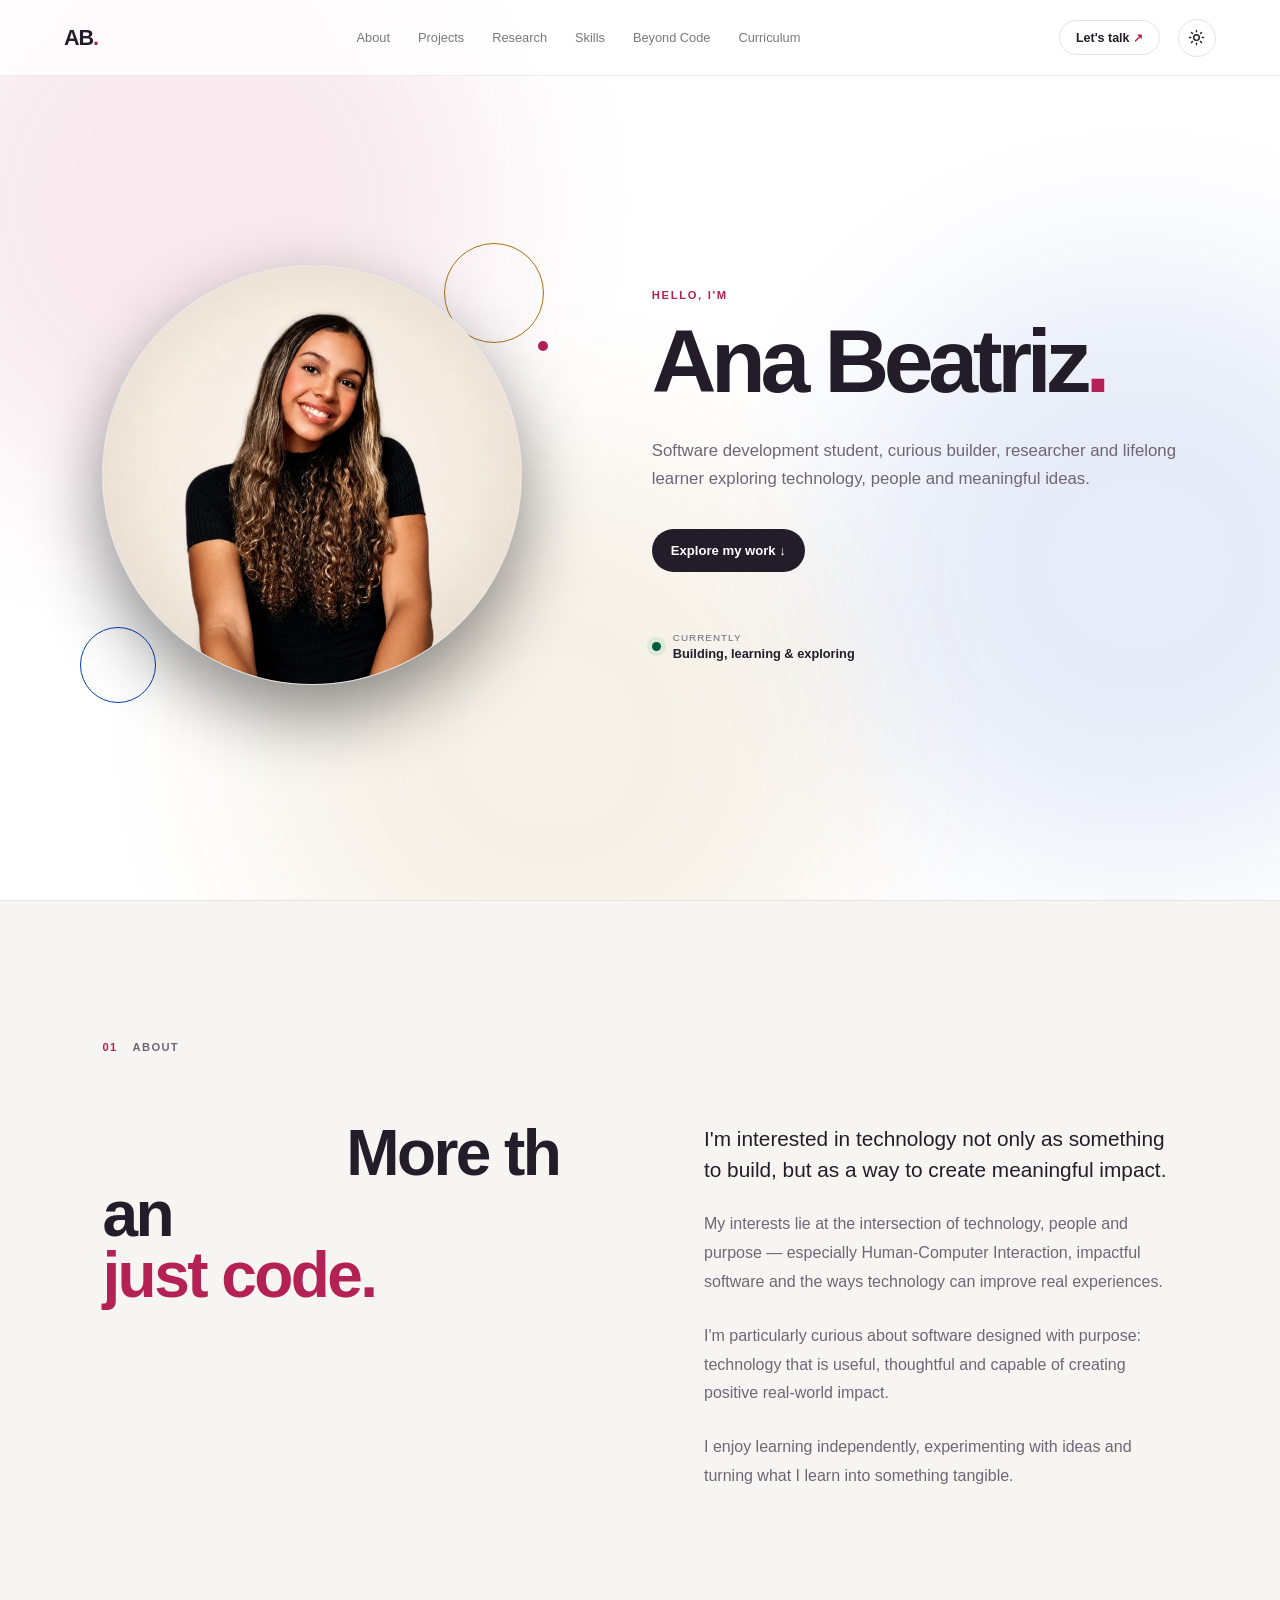
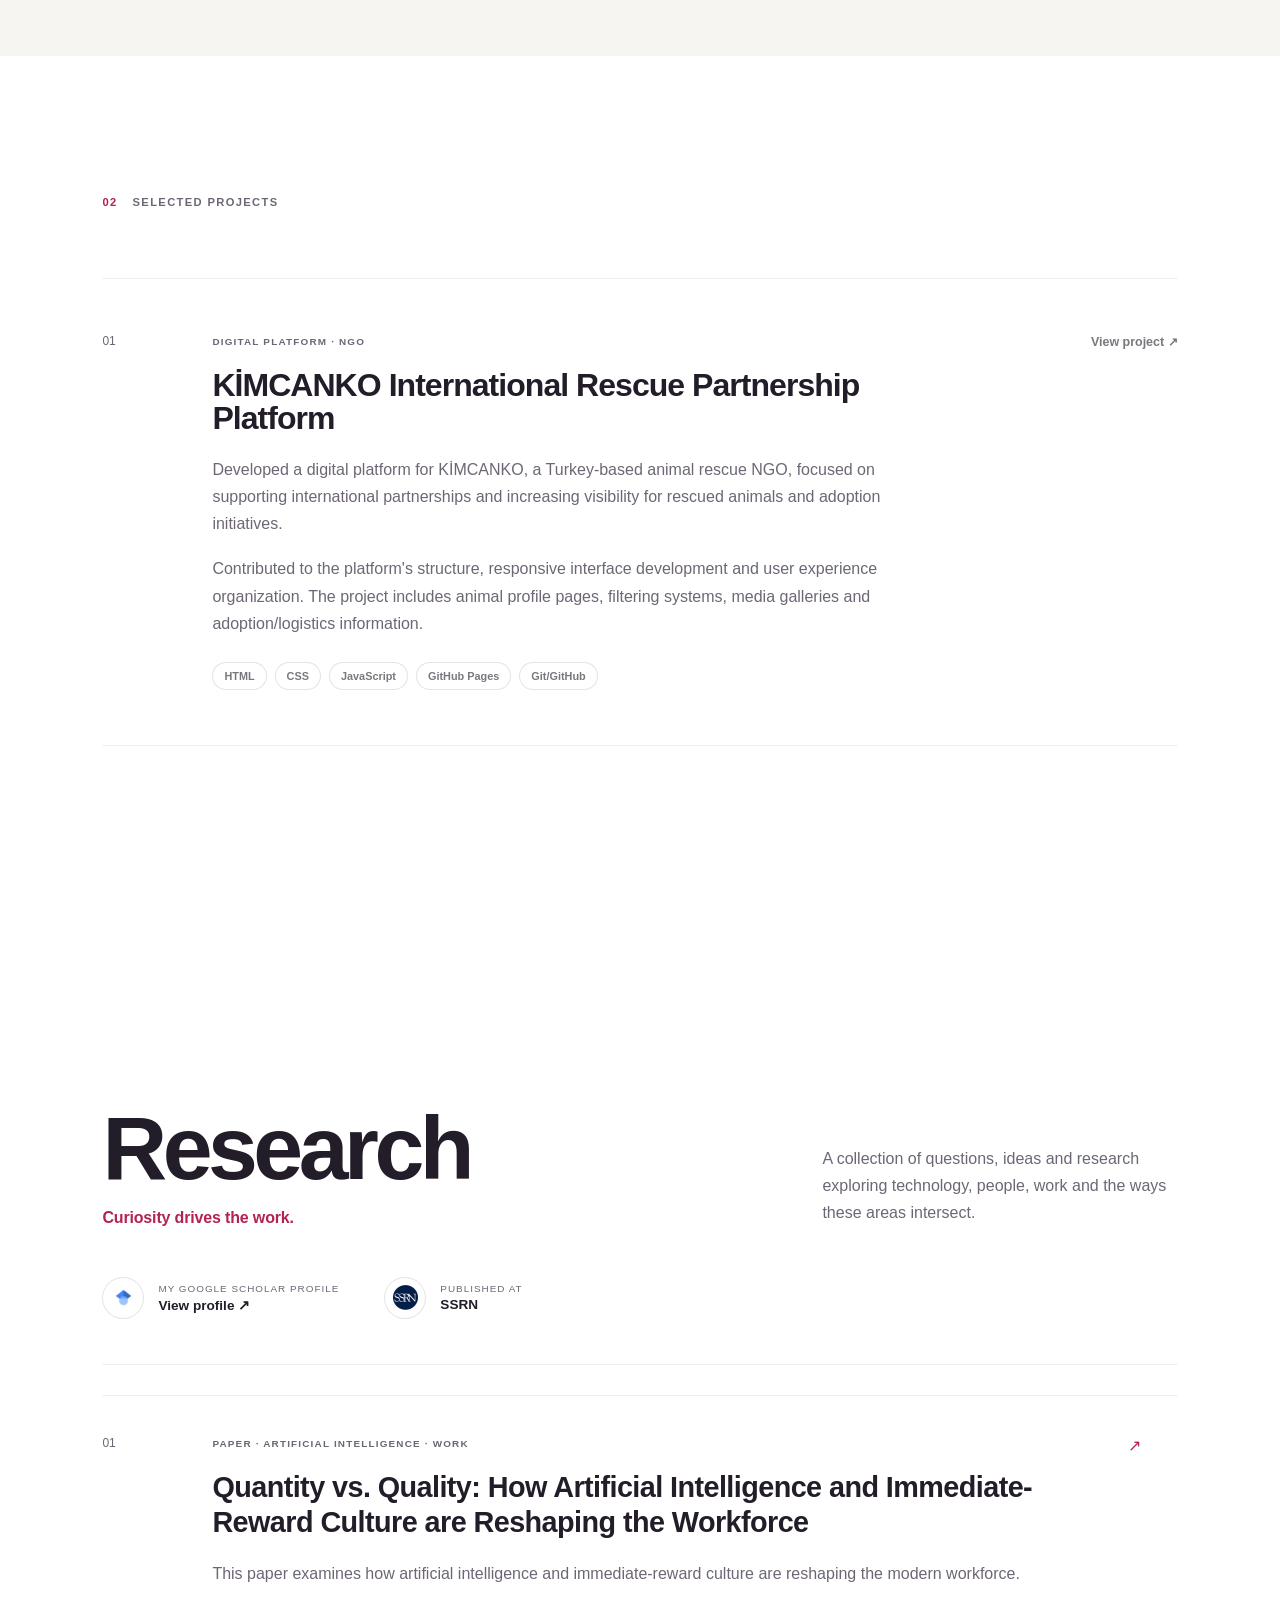
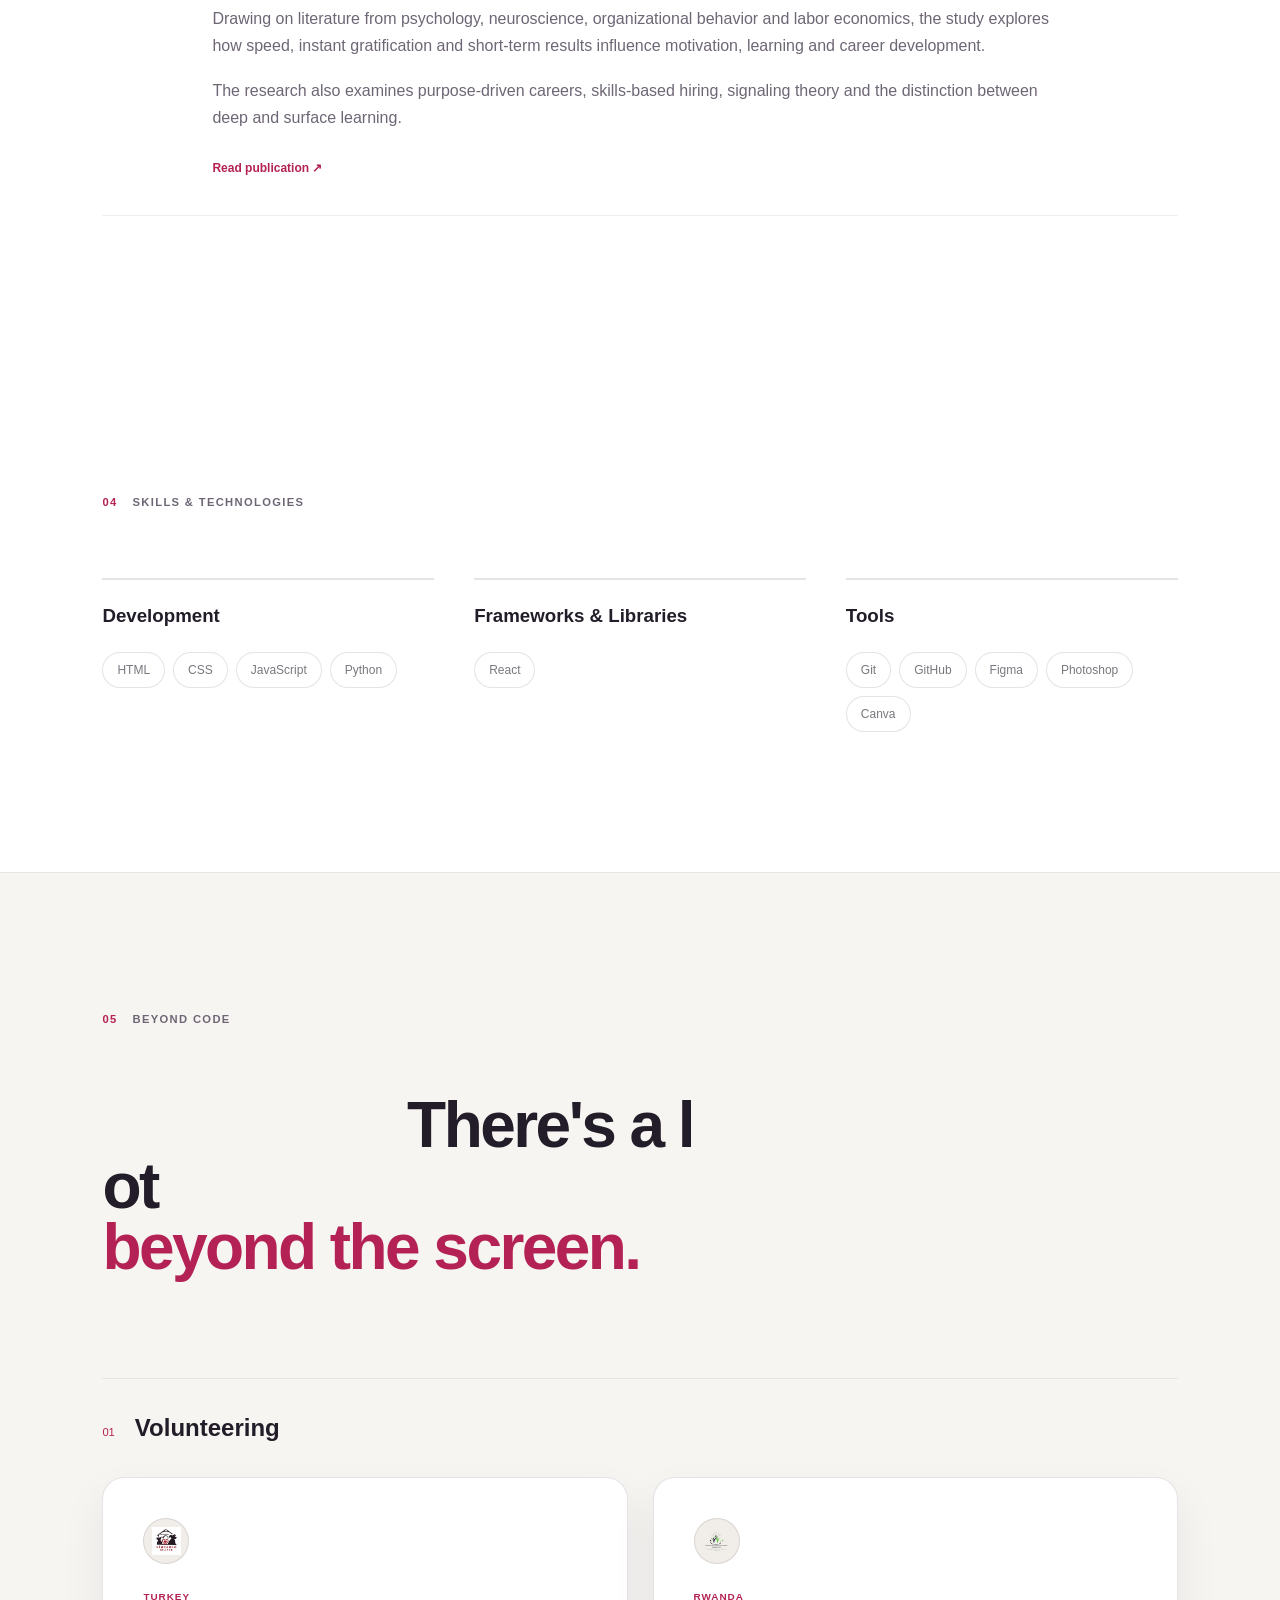
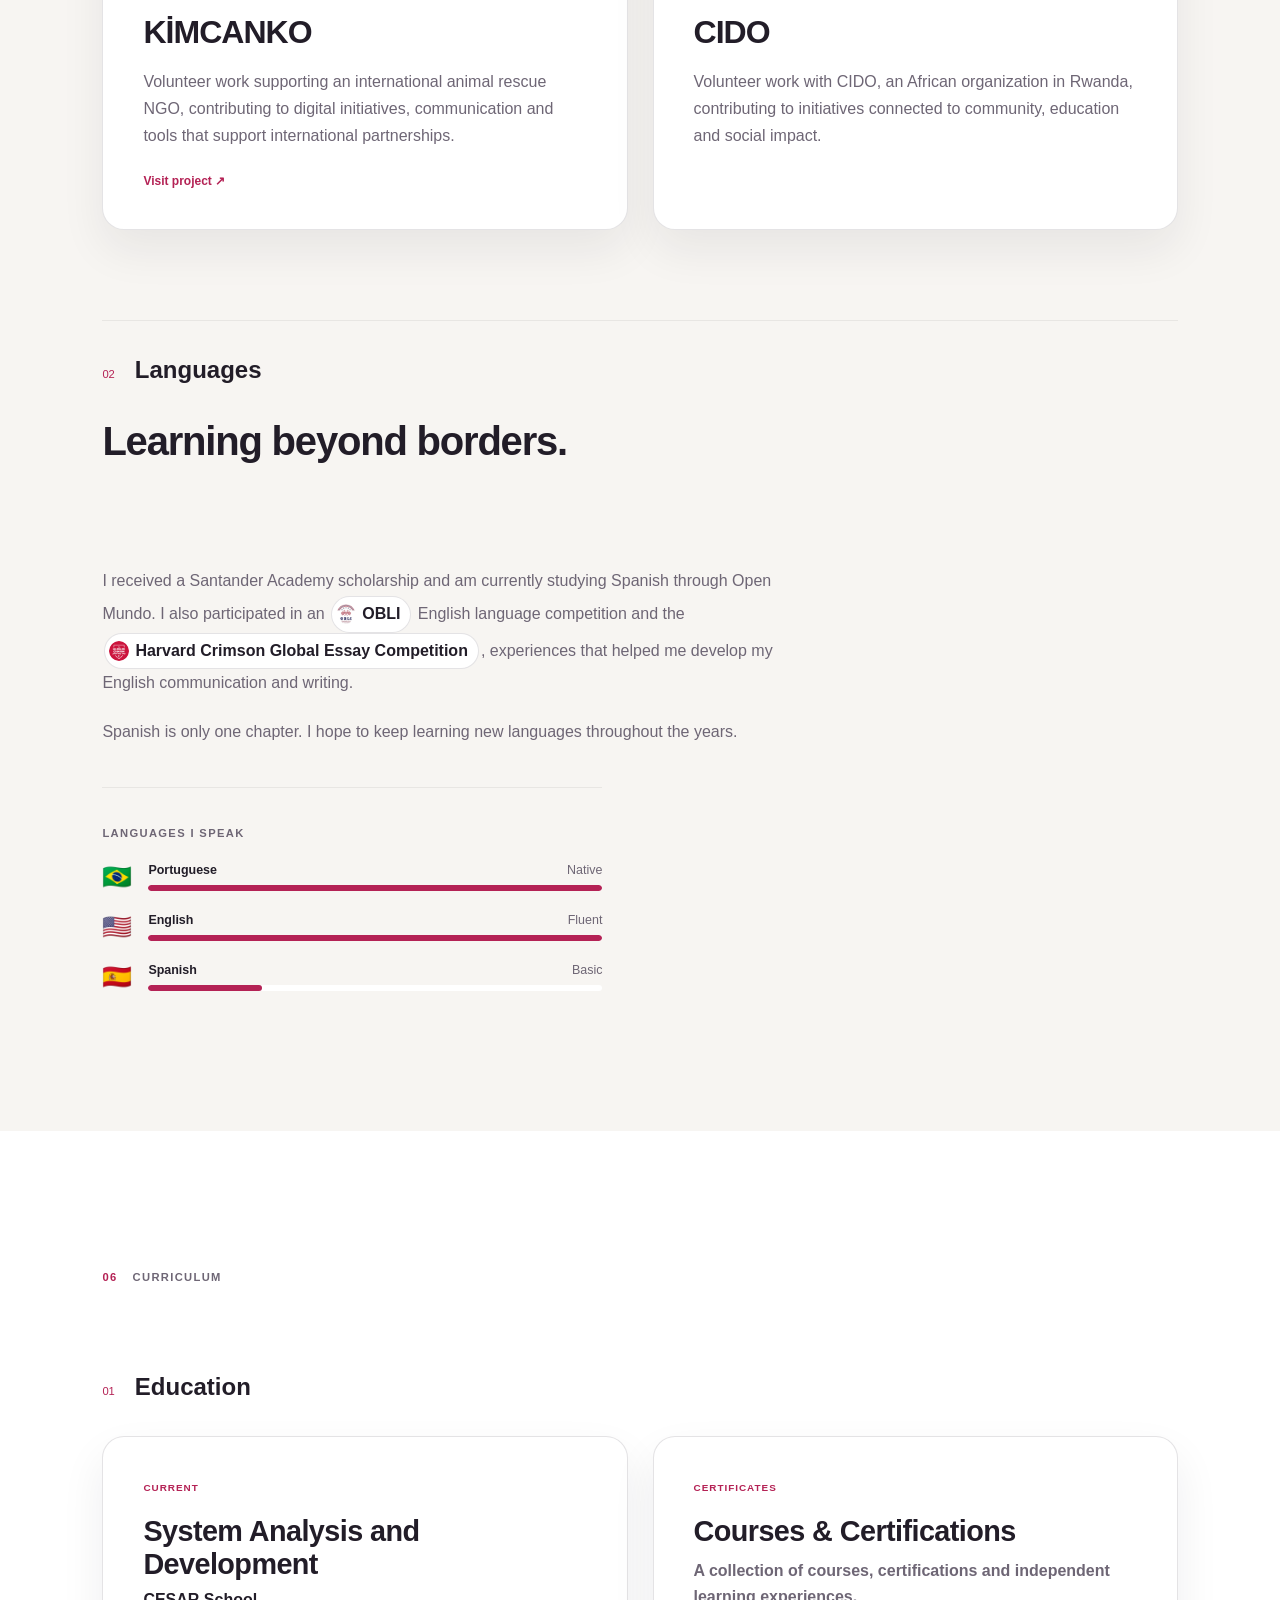
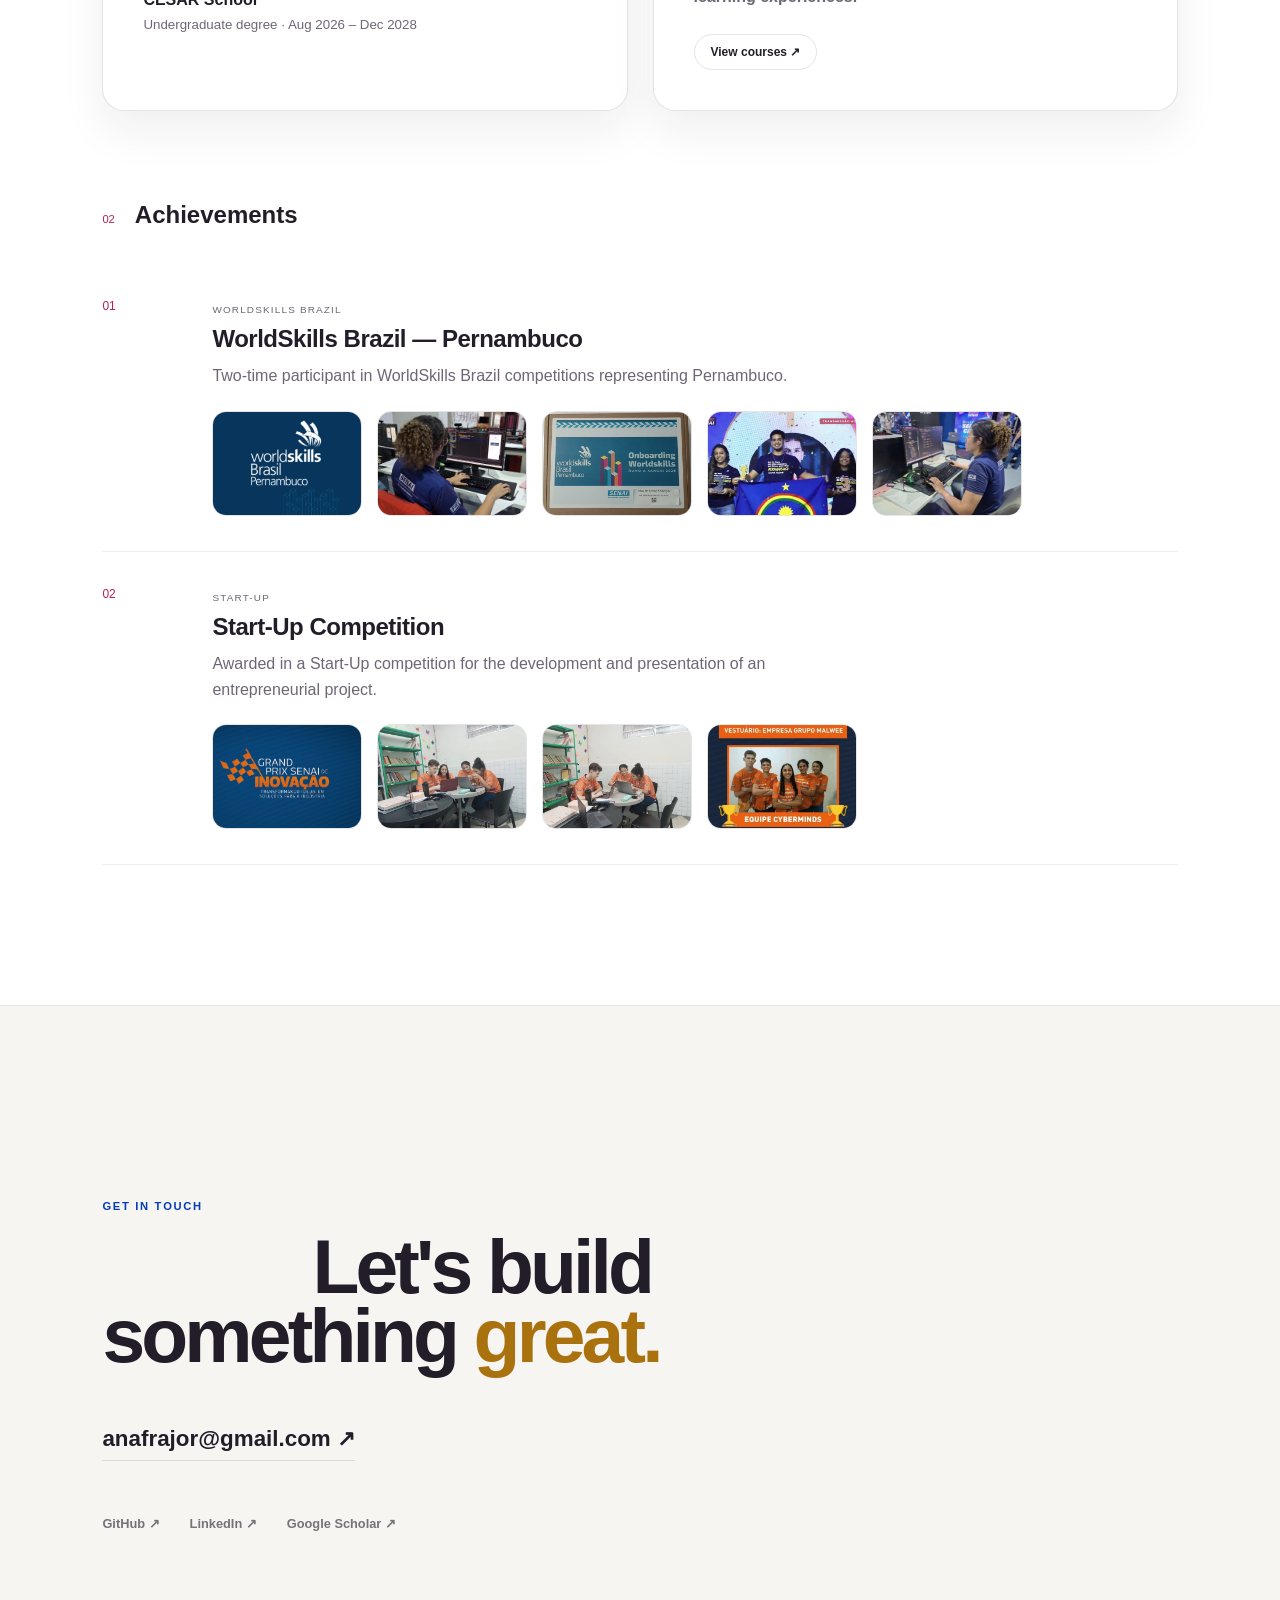
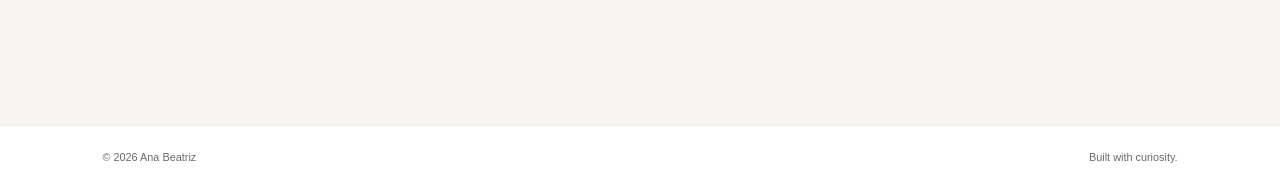
==== index.html @ 55214002 "Courses Added" ====
<!DOCTYPE html>
<html lang="en">

<head>

    <meta charset="UTF-8">

    <meta
        name="viewport"
        content="width=device-width, initial-scale=1.0"
    >

    <meta
        name="description"
        content="Ana Beatriz — Software Development student, researcher, builder and curious learner."
    >

    <title>Ana Beatriz — Software Development</title>

    <meta property="og:title" content="Ana Beatriz — Software Development">
    <meta property="og:description" content="Software Development student, researcher, builder and curious learner.">
    <meta property="og:type" content="website">
    <meta name="twitter:card" content="summary_large_image">

    <link rel="stylesheet" href="style.css">

    <script>
        (function () {
            try {
                if (localStorage.getItem('ab-portfolio-theme') === 'dark') {
                    document.documentElement.setAttribute('data-theme', 'dark');
                }
            } catch (e) {}
        })();
    </script>

</head>


<body>


<!-- Ambient background glows: fixed, behind all content -->
<div class="ambient" aria-hidden="true">
    <div class="ambient-glow glow-1"></div>
    <div class="ambient-glow glow-2"></div>
    <div class="ambient-glow glow-3"></div>
</div>


<!-- ================= NAVIGATION ================= -->

<header class="navbar">

    <a href="#home" class="logo">
        AB<span>.</span>
    </a>


    <nav class="nav-links">

        <a href="#about">About</a>

        <a href="#projects">Projects</a>

        <a href="#research">Research</a>

        <a href="#skills">Skills</a>

        <a href="#beyond">Beyond Code</a>

        <a href="#curriculum">Curriculum</a>

    </nav>


    <div class="nav-actions">

        <button
            class="nav-cta"
            id="openTalk"
            type="button"
        >
            Let's talk <span>↗</span>
        </button>

        <button
            class="theme-toggle"
            id="themeToggle"
            type="button"
            aria-label="Switch to dark mode"
        >
            <svg class="icon-sun" viewBox="0 0 24 24" fill="none" stroke="currentColor" stroke-width="2" stroke-linecap="round" stroke-linejoin="round">
                <circle cx="12" cy="12" r="4"></circle>
                <path d="M12 2v2M12 20v2M4.93 4.93l1.41 1.41M17.66 17.66l1.41 1.41M2 12h2M20 12h2M6.34 17.66l-1.41 1.41M19.07 4.93l-1.41 1.41"></path>
            </svg>
            <svg class="icon-moon" viewBox="0 0 24 24" fill="none" stroke="currentColor" stroke-width="2" stroke-linecap="round" stroke-linejoin="round">
                <path d="M21 12.79A9 9 0 1 1 11.21 3 7 7 0 0 0 21 12.79z"></path>
            </svg>
        </button>

    </div>


    <button
        class="menu-button"
        id="menuButton"
        aria-label="Open menu"
        aria-expanded="false"
    >
        ☰
    </button>

</header>


<!-- ================= MOBILE MENU ================= -->

<nav class="mobile-menu" id="mobileMenu">

    <a href="#about">About</a>
    <a href="#projects">Projects</a>
    <a href="#research">Research</a>
    <a href="#skills">Skills</a>
    <a href="#beyond">Beyond Code</a>
    <a href="#curriculum">Curriculum</a>
    <a href="#contact">Contact</a>

    <button
        class="mobile-theme-toggle"
        id="mobileThemeToggle"
        type="button"
    >
        <svg class="icon-sun" viewBox="0 0 24 24" fill="none" stroke="currentColor" stroke-width="2" stroke-linecap="round" stroke-linejoin="round">
            <circle cx="12" cy="12" r="4"></circle>
            <path d="M12 2v2M12 20v2M4.93 4.93l1.41 1.41M17.66 17.66l1.41 1.41M2 12h2M20 12h2M6.34 17.66l-1.41 1.41M19.07 4.93l-1.41 1.41"></path>
        </svg>
        <svg class="icon-moon" viewBox="0 0 24 24" fill="none" stroke="currentColor" stroke-width="2" stroke-linecap="round" stroke-linejoin="round">
            <path d="M21 12.79A9 9 0 1 1 11.21 3 7 7 0 0 0 21 12.79z"></path>
        </svg>
        <span class="toggle-label">Switch to dark mode</span>
    </button>

</nav>


<main>


<!-- ================= HERO ================= -->

<section id="home" class="hero">

    <div class="hero-visual">

        <div class="decorative-ring ring-yellow float"></div>

        <div class="decorative-ring ring-blue float float-delay"></div>

        <span class="dot dot-pink float"></span>


        <div class="profile-image">

            <img
                src="assets/profile.png"
                alt="Portrait of Ana Beatriz"
            >

        </div>

    </div>


    <div class="hero-content">

        <span class="eyebrow reveal-chars" aria-label="HELLO, I'M">
            <span aria-hidden="true">HELLO, I'M</span>
        </span>


        <h1 class="reveal-chars" aria-label="Ana Beatriz.">
            <span aria-hidden="true">Ana Beatriz<span class="accent">.</span></span>
        </h1>


        <p class="hero-description fade-up">

            Software development student, curious builder,
            researcher and lifelong learner exploring
            technology, people and meaningful ideas.

        </p>


        <div class="hero-buttons fade-up">

            <a
                href="#projects"
                class="button button-primary"
            >
                Explore my work
                <span>↓</span>
            </a>

        </div>


        <div class="currently fade-up">

            <span class="status-dot"></span>

            <div>

                <small>
                    Currently
                </small>

                <p>
                    Building, learning &amp; exploring
                </p>

            </div>

        </div>

    </div>

</section>



<!-- ================= ABOUT ================= -->

<section
    id="about"
    class="section about-section"
>

    <div class="section-label fade-up">

        <span>01</span>

        ABOUT

    </div>


    <div class="about-grid">

        <h2 class="reveal-chars" aria-label="More than just code.">

            <span aria-hidden="true">
                More than
                <br>
                <span class="accent">just code.</span>
            </span>

        </h2>


        <div class="about-content">

            <p class="large-text fade-up">

                I'm interested in technology not only as
                something to build, but as a way to create
                meaningful impact.

            </p>


            <p class="fade-up">

                My interests lie at the intersection of
                technology, people and purpose — especially
                Human-Computer Interaction, impactful
                software and the ways technology can improve
                real experiences.

            </p>


            <p class="fade-up">

                I'm particularly curious about software
                designed with purpose: technology that is
                useful, thoughtful and capable of creating
                positive real-world impact.

            </p>


            <p class="fade-up">

                I enjoy learning independently, experimenting
                with ideas and turning what I learn into
                something tangible.

            </p>

        </div>

    </div>

</section>



<!-- ================= PROJECTS ================= -->

<section
    id="projects"
    class="section projects-section"
>

    <div class="section-label fade-up">

        <span>02</span>

        SELECTED PROJECTS

    </div>


    <div class="projects-list stagger">


        <article class="project">

            <span class="project-number">
                01
            </span>


            <div class="project-info">

                <p class="project-kicker">
                    DIGITAL PLATFORM · NGO
                </p>

                <h3>
                    KİMCANKO International Rescue
                    Partnership Platform
                </h3>


                <p>

                    Developed a digital platform for
                    KİMCANKO, a Turkey-based animal rescue
                    NGO, focused on supporting international
                    partnerships and increasing visibility
                    for rescued animals and adoption
                    initiatives.

                </p>


                <p>

                    Contributed to the platform's structure,
                    responsive interface development and
                    user experience organization. The project
                    includes animal profile pages, filtering
                    systems, media galleries and
                    adoption/logistics information.

                </p>


                <div class="tech-tags">

                    <span>HTML</span>
                    <span>CSS</span>
                    <span>JavaScript</span>
                    <span>GitHub Pages</span>
                    <span>Git/GitHub</span>

                </div>

            </div>


            <a
                href="https://partners.kimcanko.org"
                class="project-link"
                target="_blank"
                rel="noopener noreferrer"
            >
                View project ↗
            </a>

        </article>


    </div>

</section>



<!-- ================= RESEARCH ================= -->

<section
    id="research"
    class="section research-section"
>

    <div class="section-label fade-up">

        <span>03</span>

        RESEARCH

    </div>


    <div class="research-intro">

        <div>

            <h2 class="reveal-chars" aria-label="Research">
                <span aria-hidden="true">Research</span>
            </h2>

            <p class="research-tagline fade-up">
                Curiosity drives the work.
            </p>

        </div>


        <p class="fade-up">

            A collection of questions, ideas and research
            exploring technology, people, work and the
            ways these areas intersect.

        </p>

    </div>


    <div class="research-meta fade-up">

        <a
            class="research-meta-item"
            href="https://scholar.google.com/citations?pli=1&authuser=1&user=o1WYJUQAAAAJ"
            target="_blank"
            rel="noopener noreferrer"
        >
            <span class="meta-icon">
                <img src="assets/scholars.png" alt="" loading="lazy">
            </span>

            <div>
                <small>My Google Scholar profile</small>
                <p>View profile ↗</p>
            </div>
        </a>


        <div class="research-meta-item">

            <span class="meta-icon">
                <img src="assets/ssrn.png" alt="" loading="lazy">
            </span>

            <div>
                <small>Published at</small>
                <p>SSRN</p>
            </div>

        </div>

    </div>


    <div class="research-list stagger">


        <article class="research-item">

            <span class="research-number">
                01
            </span>


            <div class="research-content">

                <p class="research-kicker">
                    PAPER · ARTIFICIAL INTELLIGENCE · WORK
                </p>


                <h3>

                    Quantity vs. Quality:
                    How Artificial Intelligence and
                    Immediate-Reward Culture are
                    Reshaping the Workforce

                </h3>


                <p>

                    This paper examines how artificial
                    intelligence and immediate-reward
                    culture are reshaping the modern
                    workforce.

                </p>


                <p>

                    Drawing on literature from psychology,
                    neuroscience, organizational behavior
                    and labor economics, the study explores
                    how speed, instant gratification and
                    short-term results influence motivation,
                    learning and career development.

                </p>


                <p>

                    The research also examines purpose-driven
                    careers, skills-based hiring, signaling
                    theory and the distinction between deep
                    and surface learning.

                </p>


                <div class="research-links">

                    <a
                        href="https://papers.ssrn.com/sol3/papers.cfm?abstract_id=6960139"
                        target="_blank"
                        rel="noopener noreferrer"
                    >
                        Read publication ↗
                    </a>

                </div>

            </div>


            <span class="research-arrow">
                ↗
            </span>

        </article>

    </div>

</section>



<!-- ================= SKILLS ================= -->

<section
    id="skills"
    class="section skills-section"
>

    <div class="section-label fade-up">

        <span>04</span>

        SKILLS &amp; TECHNOLOGIES

    </div>


    <div class="skills-grid stagger">


        <div class="skill-category">

            <h3>
                Development
            </h3>

            <div class="skill-list">

                <span>HTML</span>
                <span>CSS</span>
                <span>JavaScript</span>
                <span>Python</span>

            </div>

        </div>


        <div class="skill-category">

            <h3>
                Frameworks &amp; Libraries
            </h3>

            <div class="skill-list">

                <span>React</span>

            </div>

        </div>


        <div class="skill-category">

            <h3>
                Tools
            </h3>

            <div class="skill-list">

                <span>Git</span>
                <span>GitHub</span>
                <span>Figma</span>
                <span>Photoshop</span>
                <span>Canva</span>

            </div>

        </div>

    </div>

</section>



<!-- ================= BEYOND CODE ================= -->

<section
    id="beyond"
    class="section beyond-section"
>

    <div class="section-label fade-up">

        <span>05</span>

        BEYOND CODE

    </div>


    <div class="beyond-intro">

        <div>

            <h2 class="reveal-chars" aria-label="There's a lot beyond the screen.">

                <span aria-hidden="true">
                    There's a lot
                    <br>
                    <span class="accent">beyond the screen.</span>
                </span>

            </h2>

        </div>


        <p class="fade-up">

            Technology is only one part of my story.
            The people, languages, communities and
            experiences I encounter shape the way I learn,
            build and think.

        </p>

    </div>



    <!-- VOLUNTEERING -->

    <div class="beyond-subsection">

        <div class="beyond-heading fade-up">

            <span>01</span>

            <h3>
                Volunteering
            </h3>

        </div>


        <div class="beyond-cards stagger">


            <article class="beyond-card">

                <div class="beyond-card-logo">
                    <img src="assets/kimcankologo.png" alt="" loading="lazy">
                </div>

                <span>
                    TURKEY
                </span>

                <h3>
                    KİMCANKO
                </h3>

                <p>

                    Volunteer work supporting an
                    international animal rescue NGO,
                    contributing to digital initiatives,
                    communication and tools that support
                    international partnerships.

                </p>

                <a
                    href="https://partners.kimcanko.org/tire"
                    target="_blank"
                    rel="noopener noreferrer"
                    class="card-link"
                >
                    Visit project ↗
                </a>

            </article>


            <article class="beyond-card">

                <div class="beyond-card-logo">
                    <img src="assets/cidologo.png" alt="" loading="lazy">
                </div>

                <span>
                    RWANDA
                </span>

                <h3>
                    CIDO
                </h3>

                <p>

                    Volunteer work with CIDO, an African
                    organization in Rwanda, contributing
                    to initiatives connected to community,
                    education and social impact.

                </p>

            </article>

        </div>

    </div>



    <!-- LANGUAGES -->

    <div class="beyond-subsection">

        <div class="beyond-heading fade-up">

            <span>02</span>

            <h3>
                Languages
            </h3>

        </div>


        <div class="language-content">

            <h3 class="fade-up">
                Learning beyond borders.
            </h3>


            <p class="fade-up">

                Learning languages is one of the ways I
                challenge myself to understand different
                cultures, perspectives and ways of
                communicating.

            </p>


            <p class="fade-up">

                I received a Santander Academy scholarship
                and am currently studying Spanish through
                Open Mundo. I also participated in an
                <span class="badge-inline">
                    <img src="assets/obli.png" alt="" loading="lazy">
                    OBLI
                </span>
                English language competition and the
                <span class="badge-inline">
                    <img src="assets/hcgeclogo.png" alt="" loading="lazy">
                    Harvard Crimson Global Essay Competition
                </span>,
                experiences that helped me develop my English
                communication and writing.

            </p>


            <p class="fade-up">

                Spanish is only one chapter. I hope to keep
                learning new languages throughout the years.

            </p>


            <div class="language-progress-block">

                <p class="language-progress-title">
                    Languages I speak
                </p>


                <div class="language-item">

                    <span class="flag" aria-hidden="true">🇧🇷</span>

                    <div class="language-bar-wrap">

                        <div class="language-bar-label">
                            <span>Portuguese</span>
                            <span>Native</span>
                        </div>

                        <div class="language-bar">
                            <div class="language-bar-fill" style="width: 100%;"></div>
                        </div>

                    </div>

                </div>


                <div class="language-item">

                    <span class="flag" aria-hidden="true">🇺🇸</span>

                    <div class="language-bar-wrap">

                        <div class="language-bar-label">
                            <span>English</span>
                            <span>Fluent</span>
                        </div>

                        <div class="language-bar">
                            <div class="language-bar-fill" style="width: 100%;"></div>
                        </div>

                    </div>

                </div>


                <div class="language-item">

                    <span class="flag" aria-hidden="true">🇪🇸</span>

                    <div class="language-bar-wrap">

                        <div class="language-bar-label">
                            <span>Spanish</span>
                            <span>Basic</span>
                        </div>

                        <div class="language-bar">
                            <div class="language-bar-fill" style="width: 25%;"></div>
                        </div>

                    </div>

                </div>

            </div>

        </div>

    </div>

</section>



<!-- ================= CURRICULUM ================= -->

<section
    id="curriculum"
    class="section curriculum-section"
>

    <div class="section-label fade-up">

        <span>06</span>

        CURRICULUM

    </div>



    <!-- EDUCATION -->

    <div class="curriculum-subsection">

        <div class="beyond-heading fade-up">

            <span>01</span>

            <h3>
                Education
            </h3>

        </div>


        <div class="education-grid stagger">


            <article class="education-card">

                <span>
                    CURRENT
                </span>

                <h3>
                    System Analysis and Development
                </h3>

                <p>
                    CESAR School
                </p>

                <small>
                    Undergraduate degree · Aug 2026 – Dec 2028
                </small>

            </article>


            <article class="education-card">

                <span>
                    CERTIFICATES
                </span>

                <h3>
                    Courses &amp; Certifications
                </h3>

                <p class="education-description">

                    A collection of courses, certifications
                    and independent learning experiences.

                </p>


                <a
                    href="courses.html"
                    class="courses-button"
                >
                    View courses ↗
                </a>

            </article>

        </div>

    </div>



    <!-- ACHIEVEMENTS -->

    <div class="curriculum-subsection">

        <div class="beyond-heading fade-up">

            <span>02</span>

            <h3>
                Achievements
            </h3>

        </div>


        <div class="achievement-list stagger">


            <article class="achievement-item">

                <span>01</span>

                <div>

                    <small>
                        WORLDSKILLS BRAZIL
                    </small>

                    <h3>
                        WorldSkills Brazil —
                        Pernambuco
                    </h3>

                    <p>

                        Two-time participant in
                        WorldSkills Brazil competitions
                        representing Pernambuco.

                    </p>


                    <div class="achievement-photos">
                        <img src="assets/wspe.png" alt="WorldSkills Brazil Pernambuco competition" loading="lazy">
                        <img src="assets/wspe1.jpeg" alt="WorldSkills Brazil Pernambuco competition" loading="lazy">
                        <img src="assets/wspe2.jpeg" alt="WorldSkills Brazil Pernambuco competition" loading="lazy">
                        <img src="assets/wspe3.jpeg" alt="WorldSkills Brazil Pernambuco competition" loading="lazy">
                        <img src="assets/wspe4.jpeg" alt="WorldSkills Brazil Pernambuco competition" loading="lazy">
                    </div>

                </div>

            </article>


            <article class="achievement-item">

                <span>02</span>

                <div>

                    <small>
                        START-UP
                    </small>

                    <h3>
                        Start-Up Competition
                    </h3>

                    <p>

                        Awarded in a Start-Up competition
                        for the development and presentation
                        of an entrepreneurial project.

                    </p>


                    <div class="achievement-photos">
                        <img src="assets/startuplogo.png" alt="Start-Up competition logo" loading="lazy">
                        <img src="assets/startup1.jpeg" alt="Start-Up competition" loading="lazy">
                        <img src="assets/startup2.jpeg" alt="Start-Up competition" loading="lazy">
                        <img src="assets/startup3.png" alt="Start-Up competition" loading="lazy">
                    </div>

                </div>

            </article>


        </div>

    </div>

</section>



<!-- ================= CONTACT ================= -->

<section
    id="contact"
    class="contact-section"
>

    <p class="eyebrow reveal-chars" aria-label="GET IN TOUCH">
        <span aria-hidden="true">GET IN TOUCH</span>
    </p>


    <h2 class="reveal-chars" aria-label="Let's build something great.">

        <span aria-hidden="true">
            Let's build
            <br>
            something <span class="accent">great.</span>
        </span>

    </h2>


    <a
        href="mailto:anafrajor@gmail.com"
        class="email-link fade-up"
    >
        anafrajor@gmail.com ↗
    </a>


    <div class="social-links fade-up">

        <a
            href="https://github.com/anabeatrizfranca"
            target="_blank"
            rel="noopener noreferrer"
        >
            GitHub ↗
        </a>


        <a
            href="https://www.linkedin.com/in/ana-beatriz-franca"
            target="_blank"
            rel="noopener noreferrer"
        >
            LinkedIn ↗
        </a>


        <a
            href="https://scholar.google.com/citations?pli=1&authuser=1&user=o1WYJUQAAAAJ"
            target="_blank"
            rel="noopener noreferrer"
        >
            Google Scholar ↗
        </a>

    </div>

</section>


</main>



<!-- ================= FOOTER ================= -->

<footer>

    <p>
        © 2026 Ana Beatriz
    </p>

    <p>
        Built with curiosity.
    </p>

</footer>



<!-- ================= LET'S TALK CARD (MODAL) ================= -->

<div
    class="talk-modal"
    id="talkModal"
    aria-hidden="true"
>

    <div class="talk-modal-content">

        <button
            class="close-talk"
            id="closeTalk"
            aria-label="Close"
        >
            ×
        </button>


        <p class="eyebrow">
            GET IN TOUCH
        </p>


        <h2>

            Let's build
            <br>

            something <span class="accent">great.</span>

        </h2>


        <a
            href="mailto:anafrajor@gmail.com"
            class="email-link"
        >
            anafrajor@gmail.com ↗
        </a>


        <div class="social-links">

            <a
                href="https://github.com/anabeatrizfranca"
                target="_blank"
                rel="noopener noreferrer"
            >
                GitHub ↗
            </a>


            <a
                href="https://www.linkedin.com/in/ana-beatriz-franca"
                target="_blank"
                rel="noopener noreferrer"
            >
                LinkedIn ↗
            </a>


            <a
                href="https://scholar.google.com/citations?pli=1&authuser=1&user=o1WYJUQAAAAJ"
                target="_blank"
                rel="noopener noreferrer"
            >
                Google Scholar ↗
            </a>

        </div>

    </div>

</div>



<script src="script.js"></script>

</body>

</html>
---- style.css ----
/* =========================================
   VARIABLES
   Light theme is the default (data-theme="light"
   or no attribute). Dark theme overrides below.
   Same font everywhere: the system UI stack
   (SF Pro on Apple devices, Segoe UI on Windows).
========================================= */

:root {

    /* accent colors — used only as pinpoint details:
       icons, borders, underlines, small dots. never as
       full section backgrounds. Tuned for contrast on
       a white background. */
    --pink: #B42255;
    --blue: #033CB7;
    --yellow: #A9720F;
    --green: #045A3E;

    --bg: #FFFFFF;
    --bg-alt: #F7F5F2;
    --bg-elevated: #FFFFFF;
    --bg-elevated-2: #F1EEE9;

    --text: #221D28;
    --muted: #6E6675;
    --muted-soft: rgba(34, 29, 40, 0.6);

    --border: rgba(34, 29, 40, 0.12);
    --border-soft: rgba(34, 29, 40, 0.07);

    --card-shadow: 0 20px 45px rgba(34, 29, 40, 0.07);
    --glow-opacity: 0.10;

    --font-body:
        -apple-system,
        BlinkMacSystemFont,
        "SF Pro Display",
        "SF Pro Text",
        "Segoe UI",
        Roboto,
        sans-serif;
    --font-display: var(--font-body);

    --ease: cubic-bezier(0.16, 1, 0.3, 1);

    color-scheme: light;
}

:root[data-theme="dark"] {

    /* tuned brighter for contrast against a dark background */
    --pink: #F0578C;
    --blue: #6C8CFF;
    --yellow: #EFB44E;
    --green: #4FBE8D;

    --bg: #080B14;
    --bg-alt: #0D111E;
    --bg-elevated: #121729;
    --bg-elevated-2: #161C31;

    --text: #F4F2ED;
    --muted: #8D93A8;
    --muted-soft: rgba(244, 242, 237, 0.55);

    --border: rgba(244, 242, 237, 0.1);
    --border-soft: rgba(244, 242, 237, 0.06);

    --card-shadow: none;
    --glow-opacity: 0.16;

    color-scheme: dark;
}


/* =========================================
   RESET
========================================= */

* {
    margin: 0;
    padding: 0;
    box-sizing: border-box;
}

html {
    scroll-behavior: smooth;
}

body {

    min-width: 320px;
    overflow-x: hidden;

    background: var(--bg);
    color: var(--text);

    font-family: var(--font-body);

    -webkit-font-smoothing: antialiased;

    transition:
        background 0.4s ease,
        color 0.4s ease;
}

a {
    color: inherit;
    text-decoration: none;
}

img {
    display: block;
    max-width: 100%;
}

button {
    font: inherit;
}

::selection {
    background: var(--pink);
    color: var(--bg);
}


/* =========================================
   AMBIENT BACKGROUND (signature element)
   Soft drifting glows, fixed behind everything.
   Replaces the old solid-color decorative circles —
   same accent colors, but as quiet atmosphere instead
   of hard blocks.
========================================= */

.ambient {

    position: fixed;
    inset: 0;

    z-index: 0;

    pointer-events: none;

    overflow: hidden;
}

.ambient-glow {

    position: absolute;

    width: 46vw;
    height: 46vw;

    border-radius: 50%;

    filter: blur(90px);

    opacity: var(--glow-opacity);

    will-change: transform;

    transition: opacity 0.4s ease;
}

.glow-1 {
    top: -10%;
    left: -8%;
    background: var(--pink);
    animation: drift-1 26s ease-in-out infinite;
}

.glow-2 {
    top: 30%;
    right: -12%;
    background: var(--blue);
    animation: drift-2 32s ease-in-out infinite;
}

.glow-3 {
    bottom: -15%;
    left: 20%;
    background: var(--yellow);
    animation: drift-3 22s ease-in-out infinite;
}

@keyframes drift-1 {
    0%, 100% { transform: translate(0, 0) scale(1); }
    50% { transform: translate(4vw, 6vh) scale(1.08); }
}

@keyframes drift-2 {
    0%, 100% { transform: translate(0, 0) scale(1); }
    50% { transform: translate(-5vw, 4vh) scale(1.1); }
}

@keyframes drift-3 {
    0%, 100% { transform: translate(0, 0) scale(1); }
    50% { transform: translate(3vw, -5vh) scale(1.05); }
}


/* =========================================
   REVEAL / SCROLL ANIMATION SYSTEM
========================================= */

.reveal-chars .chars {
    display: inline-block;
}

.reveal-chars .char {

    display: inline-block;

    opacity: 0;
    transform: translateY(0.6em) rotate(4deg);

    transition:
        opacity 0.6s var(--ease),
        transform 0.6s var(--ease);

    transition-delay:
        calc(var(--i, 0) * 18ms);
}

.reveal-chars.in-view .char {
    opacity: 1;
    transform: translateY(0) rotate(0deg);
}

.fade-up {

    opacity: 0;
    transform: translateY(28px);

    transition:
        opacity 0.8s var(--ease),
        transform 0.8s var(--ease);
}

.fade-up.in-view {
    opacity: 1;
    transform: translateY(0);
}

.stagger > * {

    opacity: 0;
    transform: translateY(24px);

    transition:
        opacity 0.7s var(--ease),
        transform 0.7s var(--ease);

    transition-delay:
        calc(var(--i, 0) * 90ms);
}

.stagger.in-view > * {
    opacity: 1;
    transform: translateY(0);
}

.float {
    animation: float 6s ease-in-out infinite;
}

.float-slow {
    animation: float 9s ease-in-out infinite;
}

.float-delay {
    animation-delay: 1.4s;
}

@keyframes float {
    0%, 100% { transform: translateY(0); }
    50% { transform: translateY(-14px); }
}

@media (prefers-reduced-motion: reduce) {

    html {
        scroll-behavior: auto;
    }

    .reveal-chars .char,
    .fade-up,
    .stagger > * {
        opacity: 1;
        transform: none;
        transition: none !important;
    }

    .ambient-glow,
    .float,
    .float-slow {
        animation: none !important;
    }
}


/* =========================================
   FOCUS STATES
========================================= */

a:focus-visible,
button:focus-visible {
    outline: 2px solid var(--pink);
    outline-offset: 4px;
    border-radius: 4px;
}


/* =========================================
   NAVIGATION
========================================= */

:root {
    --navbar-bg: rgba(255, 255, 255, 0.78);
}

:root[data-theme="dark"] {
    --navbar-bg: rgba(8, 11, 20, 0.78);
}

.navbar {

    position: fixed;

    top: 0;
    left: 0;
    right: 0;

    z-index: 1000;

    height: 76px;

    padding: 0 5vw;

    display: flex;
    align-items: center;
    justify-content: space-between;

    background: var(--navbar-bg);

    backdrop-filter: blur(18px);
    -webkit-backdrop-filter: blur(18px);

    border-bottom: 1px solid var(--border-soft);

    transition: background 0.4s ease, border-color 0.4s ease;
}

.logo {

    font-family: var(--font-display);

    font-size: 1.35rem;
    font-weight: 800;

    letter-spacing: -0.05em;
}

.logo span {
    color: var(--pink);
}

.nav-links {

    display: flex;

    gap: 28px;
}

.nav-links a {

    position: relative;

    font-size: 0.8rem;
    font-weight: 500;

    color: var(--muted-soft);

    transition: color 0.2s ease;
}

.nav-links a::after {

    content: '';

    position: absolute;

    left: 0;
    right: 100%;
    bottom: -4px;

    height: 1px;

    background: var(--pink);

    transition: right 0.3s var(--ease);
}

.nav-links a:hover {
    color: var(--text);
}

.nav-links a:hover::after {
    right: 0;
}

.nav-actions {

    display: flex;

    align-items: center;
}

.nav-cta {

    border: 1px solid var(--border);

    padding: 9px 16px;

    border-radius: 999px;

    color: var(--text);

    background: none;

    font-size: 0.78rem;
    font-weight: 600;

    cursor: pointer;

    transition:
        border-color 0.2s ease,
        transform 0.2s ease;
}

.nav-cta span {
    color: var(--pink);
}

.nav-cta:hover {
    border-color: var(--pink);
    transform: translateY(-2px);
}

.menu-button {

    display: none;

    border: none;

    color: var(--text);

    background: none;

    font-size: 1.4rem;

    cursor: pointer;
}


/* =========================================
   THEME TOGGLE
========================================= */

.theme-toggle {

    display: flex;

    align-items: center;
    justify-content: center;

    width: 38px;
    height: 38px;

    margin-left: 18px;

    border: 1px solid var(--border);
    border-radius: 50%;

    color: var(--text);

    background: none;

    cursor: pointer;

    transition:
        border-color 0.2s ease,
        transform 0.4s var(--ease);
}

.theme-toggle:hover {
    border-color: var(--pink);
    transform: rotate(20deg);
}

.theme-toggle svg {
    width: 17px;
    height: 17px;
}

.theme-toggle .icon-moon {
    display: none;
}

:root[data-theme="dark"] .theme-toggle .icon-sun {
    display: none;
}

:root[data-theme="dark"] .theme-toggle .icon-moon {
    display: block;
}

.mobile-theme-toggle {

    display: flex;

    align-items: center;

    gap: 10px;

    margin-top: 10px;

    padding: 15px 0;

    border: none;

    background: none;

    color: var(--text);

    font-size: 1rem;
    font-weight: 600;

    cursor: pointer;
}

.mobile-theme-toggle svg {
    width: 18px;
    height: 18px;
    flex-shrink: 0;
}

.mobile-theme-toggle .icon-moon {
    display: none;
}

:root[data-theme="dark"] .mobile-theme-toggle .icon-sun {
    display: none;
}

:root[data-theme="dark"] .mobile-theme-toggle .icon-moon {
    display: block;
}


/* =========================================
   MOBILE MENU
========================================= */

.mobile-menu {

    position: fixed;

    top: 76px;
    left: 0;
    right: 0;

    z-index: 999;

    display: none;

    flex-direction: column;

    padding: 25px 6vw;

    background: var(--bg-alt);

    border-bottom: 1px solid var(--border-soft);
}

.mobile-menu.active {
    display: flex;
}

.mobile-menu a {

    padding: 15px 0;

    border-bottom: 1px solid var(--border-soft);

    font-size: 1rem;
    font-weight: 600;
}


/* =========================================
   GENERAL SECTIONS
========================================= */

.section {

    position: relative;

    z-index: 1;

    padding: 140px 8vw;

    scroll-margin-top: 70px;
}

.section-label {

    display: flex;
    align-items: center;

    gap: 15px;

    margin-bottom: 70px;

    color: var(--muted);

    font-size: 0.7rem;
    font-weight: 700;

    letter-spacing: 0.12em;
}

.section-label span {
    color: var(--pink);
}


/* =========================================
   HERO
========================================= */

.hero {

    position: relative;
    z-index: 1;

    min-height: 100vh;

    padding: 130px 8vw 80px;

    display: grid;

    grid-template-columns: 0.85fr 1fr;

    gap: 8vw;

    align-items: center;
}

.hero-content {
    max-width: 700px;
}

.eyebrow {

    display: block;

    margin-bottom: 20px;

    font-size: 0.7rem;
    font-weight: 700;

    letter-spacing: 0.15em;

    color: var(--pink);
}

.hero h1 {

    font-family: var(--font-display);

    font-size: clamp(3.6rem, 7vw, 7rem);

    line-height: 0.9;

    letter-spacing: -0.06em;

    font-weight: 800;
}

.hero h1 .accent {
    color: var(--pink);
}

.hero-description {

    max-width: 570px;

    margin-top: 35px;

    color: var(--muted);

    font-size: 1.05rem;

    line-height: 1.7;
}

.hero-buttons {

    display: flex;

    gap: 15px;

    margin-top: 35px;
}

.button {

    padding: 14px 19px;

    border-radius: 999px;

    font-size: 0.82rem;
    font-weight: 600;

    transition:
        transform 0.25s var(--ease),
        background 0.25s ease,
        border-color 0.25s ease;
}

.button:hover {
    transform: translateY(-3px);
}

.button-primary {

    color: var(--bg);

    background: var(--text);
}

.button-primary:hover {
    background: var(--pink);
    color: var(--text);
}

.currently {

    display: flex;

    align-items: center;

    gap: 12px;

    margin-top: 60px;
}

.status-dot {

    width: 9px;
    height: 9px;

    flex-shrink: 0;

    border-radius: 50%;

    background: var(--green);

    box-shadow: 0 0 0 5px rgba(79, 190, 141, 0.15);

    animation: pulse 2.4s ease-in-out infinite;
}

@keyframes pulse {
    0%, 100% { box-shadow: 0 0 0 5px rgba(79, 190, 141, 0.15); }
    50% { box-shadow: 0 0 0 8px rgba(79, 190, 141, 0.08); }
}

.currently small {

    display: block;

    margin-bottom: 3px;

    color: var(--muted);

    font-size: 0.62rem;

    text-transform: uppercase;

    letter-spacing: 0.1em;
}

.currently p {

    font-size: 0.8rem;
    font-weight: 600;
}


/* =========================================
   HERO IMAGE
========================================= */

.hero-visual {

    position: relative;

    width: min(100%, 420px);

    justify-self: start;
}

.profile-image {

    position: relative;

    z-index: 2;

    width: 100%;

    aspect-ratio: 1;

    overflow: hidden;

    border-radius: 50%;

    background: var(--bg-elevated);

    border: 1px solid var(--border);

    box-shadow: 0 30px 70px rgba(0, 0, 0, 0.45);
}

.profile-image img {

    width: 100%;
    height: 100%;

    object-fit: cover;
}

.decorative-ring {

    position: absolute;

    border-radius: 50%;

    border: 1.5px solid currentColor;
}

.ring-yellow {

    width: 100px;
    height: 100px;

    top: -22px;
    right: -22px;

    color: var(--yellow);
}

.ring-blue {

    width: 76px;
    height: 76px;

    bottom: -18px;
    left: -22px;

    color: var(--blue);
}

.dot {

    position: absolute;

    width: 10px;
    height: 10px;

    border-radius: 50%;
}

.dot-pink {
    top: 18%;
    right: -6%;
    background: var(--pink);
}


/* =========================================
   ABOUT
========================================= */

.about-section {
    background: var(--bg-alt);
    border-top: 1px solid var(--border-soft);
}

.about-grid {

    display: grid;

    grid-template-columns: 1fr 1fr;

    gap: 10vw;
}

.about-grid h2 {

    font-family: var(--font-display);

    font-size: clamp(3rem, 5vw, 5.5rem);

    line-height: 0.95;

    letter-spacing: -0.04em;

    font-weight: 800;
}

.about-grid h2 .accent {
    color: var(--pink);
}

.about-content {
    max-width: 600px;
}

.about-content p {

    margin-bottom: 25px;

    color: var(--muted);

    line-height: 1.8;
}

.about-content .large-text {

    color: var(--text);

    font-size: 1.3rem;

    line-height: 1.5;
}


/* =========================================
   PROJECTS
========================================= */

.projects-list {

    display: flex;

    flex-direction: column;
}

.project {

    display: grid;

    grid-template-columns: 80px 1fr 150px;

    gap: 30px;

    align-items: start;

    padding: 55px 0;

    border-top: 1px solid var(--border-soft);

    transition: background 0.3s ease;
}

.project:last-child {
    border-bottom: 1px solid var(--border-soft);
}

.project-number {
    color: var(--muted);
    font-size: 0.75rem;
}

.project-kicker,
.research-kicker {

    margin-bottom: 15px;

    color: var(--pink);

    font-size: 0.62rem;
    font-weight: 700;

    letter-spacing: 0.12em;
}

.project-info h3 {

    margin-bottom: 20px;

    max-width: 750px;

    font-family: var(--font-display);

    font-size: 2rem;

    line-height: 1.05;

    letter-spacing: -0.03em;

    font-weight: 800;
}

.project-info p {

    max-width: 700px;

    margin-bottom: 18px;

    color: var(--muted);

    line-height: 1.7;
}

.tech-tags {

    display: flex;

    flex-wrap: wrap;

    gap: 8px;

    margin-top: 25px;
}

.tech-tags span {

    padding: 7px 11px;

    border-radius: 999px;

    background: var(--bg-elevated);

    border: 1px solid var(--border);

    font-size: 0.68rem;

    font-weight: 600;

    color: var(--muted-soft);
}

.project-link {

    justify-self: end;

    font-size: 0.78rem;
    font-weight: 700;

    color: var(--muted-soft);

    transition: color 0.2s ease;
}

.project:hover .project-link {
    color: var(--pink);
}


/* =========================================
   RESEARCH
========================================= */

.research-section {
    background: var(--bg);
}

.research-intro {

    display: grid;

    grid-template-columns: 1fr 0.6fr;

    gap: 10vw;

    align-items: end;

    margin-bottom: 50px;
}

.research-intro h2 {

    font-family: var(--font-display);

    font-size: clamp(4rem, 7vw, 7rem);

    line-height: 0.9;

    letter-spacing: -0.05em;

    font-weight: 800;
}

.research-tagline {

    margin-top: 20px;

    color: var(--pink);

    font-size: 1rem;

    font-weight: 600;

    letter-spacing: -0.01em;
}

.research-intro > p {

    max-width: 400px;

    color: var(--muted);

    line-height: 1.7;
}

.research-meta {

    display: flex;

    flex-wrap: wrap;

    gap: 45px;

    padding-bottom: 45px;

    margin-bottom: 30px;

    border-bottom: 1px solid var(--border-soft);
}

.research-meta-item {

    display: flex;

    align-items: center;

    gap: 14px;
}

a.research-meta-item {
    transition: opacity 0.2s ease;
}

a.research-meta-item:hover {
    opacity: 0.7;
}

.meta-icon {

    display: flex;

    align-items: center;
    justify-content: center;

    width: 42px;
    height: 42px;

    flex-shrink: 0;

    border-radius: 50%;

    overflow: hidden;

    background: var(--bg-elevated);

    border: 1px solid var(--border);
}

.meta-icon img {

    width: 62%;
    height: 62%;

    object-fit: contain;
}

.research-meta-item small {

    display: block;

    margin-bottom: 3px;

    color: var(--muted);

    font-size: 0.62rem;

    text-transform: uppercase;

    letter-spacing: 0.1em;
}

.research-meta-item p {
    font-size: 0.85rem;
    font-weight: 700;
}

.research-item {

    display: grid;

    grid-template-columns: 80px 1fr 50px;

    gap: 30px;

    padding: 40px 0;

    border-top: 1px solid var(--border-soft);
}

.research-item:last-child {
    border-bottom: 1px solid var(--border-soft);
}

.research-number {
    color: var(--muted);
    font-size: 0.75rem;
}

.research-content h3 {

    max-width: 900px;

    margin-bottom: 20px;

    font-family: var(--font-display);

    font-size: 1.8rem;

    line-height: 1.2;

    letter-spacing: -0.02em;

    font-weight: 700;
}

.research-content p {

    max-width: 850px;

    margin-bottom: 18px;

    color: var(--muted);

    line-height: 1.7;
}

.research-links {

    display: flex;

    flex-wrap: wrap;

    gap: 25px;

    margin-top: 30px;
}

.research-links a {

    color: var(--pink);

    font-size: 0.75rem;

    font-weight: 700;
}

.research-links a:hover {
    text-decoration: underline;
}

.research-arrow {
    color: var(--pink);
}


/* =========================================
   SKILLS
========================================= */

.skills-grid {

    display: grid;

    grid-template-columns: repeat(3, 1fr);

    gap: 40px;
}

.skill-category {

    padding-top: 25px;

    border-top: 2px solid var(--border);
}

.skill-category h3 {
    margin-bottom: 25px;
    font-weight: 600;
}

.skill-list {

    display: flex;

    flex-wrap: wrap;

    gap: 8px;
}

.skill-list span {

    padding: 10px 14px;

    border-radius: 999px;

    background: var(--bg-elevated);

    border: 1px solid var(--border);

    font-size: 0.75rem;

    color: var(--muted-soft);

    transition:
        border-color 0.2s ease,
        color 0.2s ease;
}

.skill-list span:hover {
    border-color: var(--pink);
    color: var(--text);
}


/* =========================================
   BEYOND CODE
========================================= */

.beyond-section {
    background: var(--bg-alt);
    border-top: 1px solid var(--border-soft);
}

.beyond-intro {

    display: grid;

    grid-template-columns: 1fr 0.6fr;

    gap: 10vw;

    align-items: end;

    margin-bottom: 100px;
}

.beyond-intro h2 {

    font-family: var(--font-display);

    font-size: clamp(3rem, 5vw, 5.5rem);

    line-height: 0.95;

    letter-spacing: -0.04em;

    font-weight: 800;
}

.beyond-intro h2 .accent {
    color: var(--pink);
}

.beyond-intro > p {

    max-width: 500px;

    color: var(--muted);

    line-height: 1.7;
}

.beyond-subsection {

    margin-top: 90px;

    padding-top: 35px;

    border-top: 1px solid var(--border-soft);
}

.beyond-heading {

    display: flex;

    align-items: baseline;

    gap: 20px;

    margin-bottom: 35px;
}

.beyond-heading > span {
    color: var(--pink);
    font-size: 0.7rem;
}

.beyond-heading h3 {

    font-size: 1.5rem;

    font-weight: 600;
}

.beyond-cards {

    display: grid;

    grid-template-columns: repeat(2, 1fr);

    gap: 25px;
}

.beyond-card {

    padding: 40px;

    border-radius: 22px;

    color: var(--text);

    background: var(--bg-elevated);

    border: 1px solid var(--border);

    box-shadow: var(--card-shadow);

    transition:
        transform 0.35s var(--ease),
        border-color 0.35s ease;
}

.beyond-card:hover {
    transform: translateY(-6px);
    border-color: var(--pink);
}

.beyond-card-logo {

    display: flex;

    align-items: center;
    justify-content: center;

    width: 46px;
    height: 46px;

    margin-bottom: 22px;

    border-radius: 50%;

    background: var(--bg-elevated-2);

    border: 1px solid var(--border);

    overflow: hidden;
}

.beyond-card-logo img {

    width: 65%;
    height: 65%;

    object-fit: contain;
}

.beyond-card > span {

    color: var(--pink);

    font-size: 0.62rem;

    font-weight: 700;

    letter-spacing: 0.1em;
}

.beyond-card h3 {

    margin-top: 12px;

    font-family: var(--font-display);

    font-size: 2rem;

    font-weight: 800;

    letter-spacing: -0.03em;

    line-height: 1;
}

.beyond-card p {

    margin-top: 20px;

    color: var(--muted);

    line-height: 1.7;
}

.card-link {

    display: inline-block;

    margin-top: 25px;

    color: var(--pink);

    font-size: 0.75rem;

    font-weight: 700;
}


/* =========================================
   LANGUAGES
========================================= */

.language-content {
    max-width: 800px;
}

.language-content h3 {

    margin-bottom: 25px;

    font-family: var(--font-display);

    font-size: 2.5rem;

    letter-spacing: -0.03em;

    font-weight: 800;
}

.language-content p {

    max-width: 700px;

    margin-bottom: 20px;

    color: var(--muted);

    line-height: 1.8;
}

.language-content p .badge-inline {

    display: inline-flex;

    align-items: center;

    gap: 6px;

    margin: 0 2px;

    padding: 3px 10px 3px 4px;

    border-radius: 999px;

    background: var(--bg-elevated);

    border: 1px solid var(--border);

    font-weight: 600;

    color: var(--text);

    vertical-align: middle;
}

.badge-inline img {

    width: 20px;
    height: 20px;

    border-radius: 50%;

    object-fit: contain;

    background: white;
}

.language-progress-block {

    max-width: 500px;

    margin-top: 40px;

    padding-top: 35px;

    border-top: 1px solid var(--border-soft);
}

.language-progress-title {

    margin-bottom: 25px;

    color: var(--muted-soft);

    font-size: 0.7rem;
    font-weight: 700;

    text-transform: uppercase;

    letter-spacing: 0.12em;
}

.language-item {

    display: flex;

    align-items: center;

    gap: 16px;

    margin-bottom: 22px;
}

.language-item:last-child {
    margin-bottom: 0;
}

.language-item .flag {

    font-size: 1.5rem;

    line-height: 1;

    flex-shrink: 0;
}

.language-bar-wrap {
    flex: 1;
}

.language-bar-label {

    display: flex;

    justify-content: space-between;

    margin-bottom: 8px;

    font-size: 0.78rem;
    font-weight: 600;
}

.language-bar-label span:last-child {
    color: var(--muted);
    font-weight: 500;
}

.language-bar {

    width: 100%;
    height: 6px;

    border-radius: 999px;

    background: var(--bg-elevated);

    overflow: hidden;
}

.language-bar-fill {

    height: 100%;

    border-radius: 999px;

    background: var(--pink);

    transform: scaleX(0);
    transform-origin: left;

    transition: transform 1.1s var(--ease);
}

.language-item.in-view .language-bar-fill {
    transform: scaleX(1);
}


/* =========================================
   CURRICULUM
========================================= */

.curriculum-section {
    background: var(--bg);
}

.curriculum-subsection {
    margin-top: 90px;
}

.curriculum-subsection:first-of-type {
    margin-top: 0;
}

.education-grid {

    display: grid;

    grid-template-columns: repeat(2, 1fr);

    gap: 25px;
}

.education-card {

    padding: 40px;

    border: 1px solid var(--border);

    border-radius: 22px;

    background: var(--bg-elevated);

    box-shadow: var(--card-shadow);

    transition:
        transform 0.35s var(--ease),
        border-color 0.35s ease;
}

.education-card:hover {
    transform: translateY(-6px);
    border-color: var(--pink);
}

.education-card > span {

    color: var(--pink);

    font-size: 0.62rem;

    font-weight: 700;

    letter-spacing: 0.1em;
}

.education-card h3 {

    margin-top: 20px;

    font-family: var(--font-display);

    font-size: 1.8rem;

    letter-spacing: -0.02em;

    font-weight: 800;
}

.education-card p {

    margin-top: 10px;

    color: var(--text);

    font-weight: 600;
}

.education-card small {

    display: block;

    margin-top: 8px;

    color: var(--muted);
}

.education-description {
    color: var(--muted) !important;
    line-height: 1.6;
}

.courses-button {

    display: inline-block;

    margin-top: 25px;

    padding: 10px 16px;

    border: 1px solid var(--border);
    border-radius: 999px;

    color: var(--text);

    background: none;

    font-size: 0.75rem;

    font-weight: 700;

    cursor: pointer;

    transition:
        transform 0.2s ease,
        border-color 0.2s ease;
}

.courses-button:hover {
    transform: translateY(-2px);
    border-color: var(--pink);
}

.achievement-list {

    display: flex;

    flex-direction: column;
}

.achievement-item {

    display: grid;

    grid-template-columns: 80px 1fr;

    gap: 30px;

    padding: 35px 0;

    border-bottom: 1px solid var(--border-soft);
}

.achievement-item > span {
    color: var(--pink);
    font-size: 0.75rem;
}

.achievement-item small {

    color: var(--muted);

    font-size: 0.62rem;

    letter-spacing: 0.12em;
}

.achievement-item h3 {

    margin-top: 8px;

    font-family: var(--font-display);

    font-size: 1.5rem;

    font-weight: 700;

    letter-spacing: -0.02em;

    color: var(--text);
}

.achievement-item p {

    max-width: 650px;

    margin-top: 10px;

    color: var(--muted);

    line-height: 1.6;
}

.achievement-photos {

    display: flex;

    flex-wrap: wrap;

    gap: 15px;

    margin-top: 22px;
}

.achievement-photos img {

    width: 150px;
    height: 105px;

    object-fit: cover;

    border-radius: 14px;

    border: 1px solid var(--border);

    filter: grayscale(0.15);

    transition:
        transform 0.35s var(--ease),
        filter 0.35s ease;
}

.achievement-photos img:hover {
    transform: translateY(-4px) scale(1.02);
    filter: grayscale(0);
}


/* =========================================
   CONTACT
========================================= */

.contact-section {

    position: relative;
    z-index: 1;

    min-height: 80vh;

    padding: 140px 8vw;

    display: flex;

    flex-direction: column;

    justify-content: center;

    color: var(--text);

    background: var(--bg-alt);

    border-top: 1px solid var(--border-soft);
}

.contact-section .eyebrow {
    color: var(--blue);
}

.contact-section h2 {

    font-family: var(--font-display);

    font-size: clamp(3rem, 6vw, 7rem);

    line-height: 0.9;

    letter-spacing: -0.05em;

    font-weight: 800;
}

.contact-section h2 .accent {
    color: var(--yellow);
}

.email-link {

    width: fit-content;

    margin-top: 55px;

    padding-bottom: 8px;

    border-bottom: 1px solid var(--border);

    font-size: 1.4rem;

    font-weight: 600;

    transition: border-color 0.2s ease, color 0.2s ease;
}

.email-link:hover {
    color: var(--yellow);
    border-color: var(--yellow);
}

.social-links {

    display: flex;

    flex-wrap: wrap;

    gap: 30px;

    margin-top: 55px;

    font-size: 0.8rem;

    font-weight: 600;

    color: var(--muted-soft);
}

.social-links a:hover {
    color: var(--yellow);
}


/* =========================================
   FOOTER
========================================= */

footer {

    position: relative;
    z-index: 1;

    padding: 25px 8vw;

    display: flex;

    justify-content: space-between;

    color: var(--muted);

    background: var(--bg);

    border-top: 1px solid var(--border-soft);

    font-size: 0.68rem;
}


/* =========================================
   LET'S TALK MODAL
========================================= */

.talk-modal {

    position: fixed;

    inset: 0;

    z-index: 2000;

    display: none;

    align-items: center;
    justify-content: center;

    padding: 30px;

    background: rgba(4, 6, 12, 0.8);

    backdrop-filter: blur(10px);
}

.talk-modal.active {
    display: flex;
}

.talk-modal-content {

    position: relative;

    width: min(560px, 100%);

    max-height: 85vh;

    overflow-y: auto;

    padding: 60px 50px;

    border-radius: 25px;

    color: var(--text);

    background: var(--bg-elevated);

    border: 1px solid var(--border);
}

.talk-modal-content .eyebrow {
    color: var(--blue);
}

.talk-modal-content h2 {

    margin-top: 20px;

    font-family: var(--font-display);

    font-size: clamp(2.2rem, 5vw, 3.2rem);

    line-height: 1;

    letter-spacing: -0.04em;

    font-weight: 800;
}

.talk-modal-content h2 .accent {
    color: var(--yellow);
}

.talk-modal-content .email-link {
    font-size: 1.2rem;
}

.talk-modal-content .social-links {
    margin-top: 40px;
}

.close-talk {

    position: absolute;

    top: 20px;
    right: 25px;

    width: 40px;
    height: 40px;

    border: none;

    color: var(--text);

    background: none;

    font-size: 2rem;

    cursor: pointer;

    transition: color 0.2s ease, transform 0.2s ease;
}

.close-talk:hover {
    color: var(--pink);
    transform: rotate(90deg);
}


/* =========================================
   RESPONSIVE
========================================= */

@media (max-width: 900px) {

    .nav-links {
        display: none;
    }

    .nav-actions {
        display: none;
    }

    .menu-button {
        display: block;
    }

    .hero {
        grid-template-columns: 1fr;
        gap: 60px;
        text-align: center;
    }

    .hero-content {
        max-width: 100%;
    }

    .hero-visual {
        width: 65%;
        justify-self: center;
    }

    .hero-buttons {
        justify-content: center;
    }

    .currently {
        justify-content: center;
    }

    .about-grid,
    .research-intro,
    .beyond-intro {
        grid-template-columns: 1fr;
        gap: 50px;
    }

    .skills-grid {
        grid-template-columns: 1fr;
    }

    .project {
        grid-template-columns: 50px 1fr;
    }

    .project-link {
        grid-column: 2;
        justify-self: start;
    }

    .research-item {
        grid-template-columns: 50px 1fr;
    }

    .research-arrow {
        display: none;
    }

    .education-grid,
    .beyond-cards {
        grid-template-columns: 1fr;
    }
}


@media (max-width: 600px) {

    .section {
        padding: 100px 6vw;
    }

    .navbar {
        height: 65px;
    }

    .mobile-menu {
        top: 65px;
    }

    .hero {
        padding-top: 110px;
    }

    .hero h1 {
        font-size: clamp(3rem, 15vw, 4.5rem);
    }

    .hero-buttons {
        justify-content: center;
    }

    .hero-visual {
        width: 78%;
    }

    .ring-yellow {
        width: 72px;
        height: 72px;
        top: -16px;
        right: -16px;
    }

    .ring-blue {
        width: 54px;
        height: 54px;
        bottom: -12px;
        left: -12px;
    }

    .project {
        grid-template-columns: 1fr;
        gap: 15px;
    }

    .project-link {
        grid-column: 1;
    }

    .research-item {
        grid-template-columns: 1fr;
    }

    .research-number {
        margin-bottom: 10px;
    }

    .research-meta {
        flex-direction: column;
        gap: 25px;
    }

    .beyond-card {
        padding: 30px;
    }

    .achievement-item {
        grid-template-columns: 40px 1fr;
        gap: 15px;
    }

    .achievement-photos img {
        width: calc(50% - 8px);
    }

    .talk-modal-content {
        padding: 45px 25px;
    }

    .email-link {
        font-size: 1.05rem;
        word-break: break-word;
    }

    .social-links {
        flex-direction: column;
        gap: 18px;
    }

    footer {
        flex-direction: column;
        gap: 8px;
    }

    .ambient-glow {
        width: 80vw;
        height: 80vw;
        opacity: 0.12;
    }
}
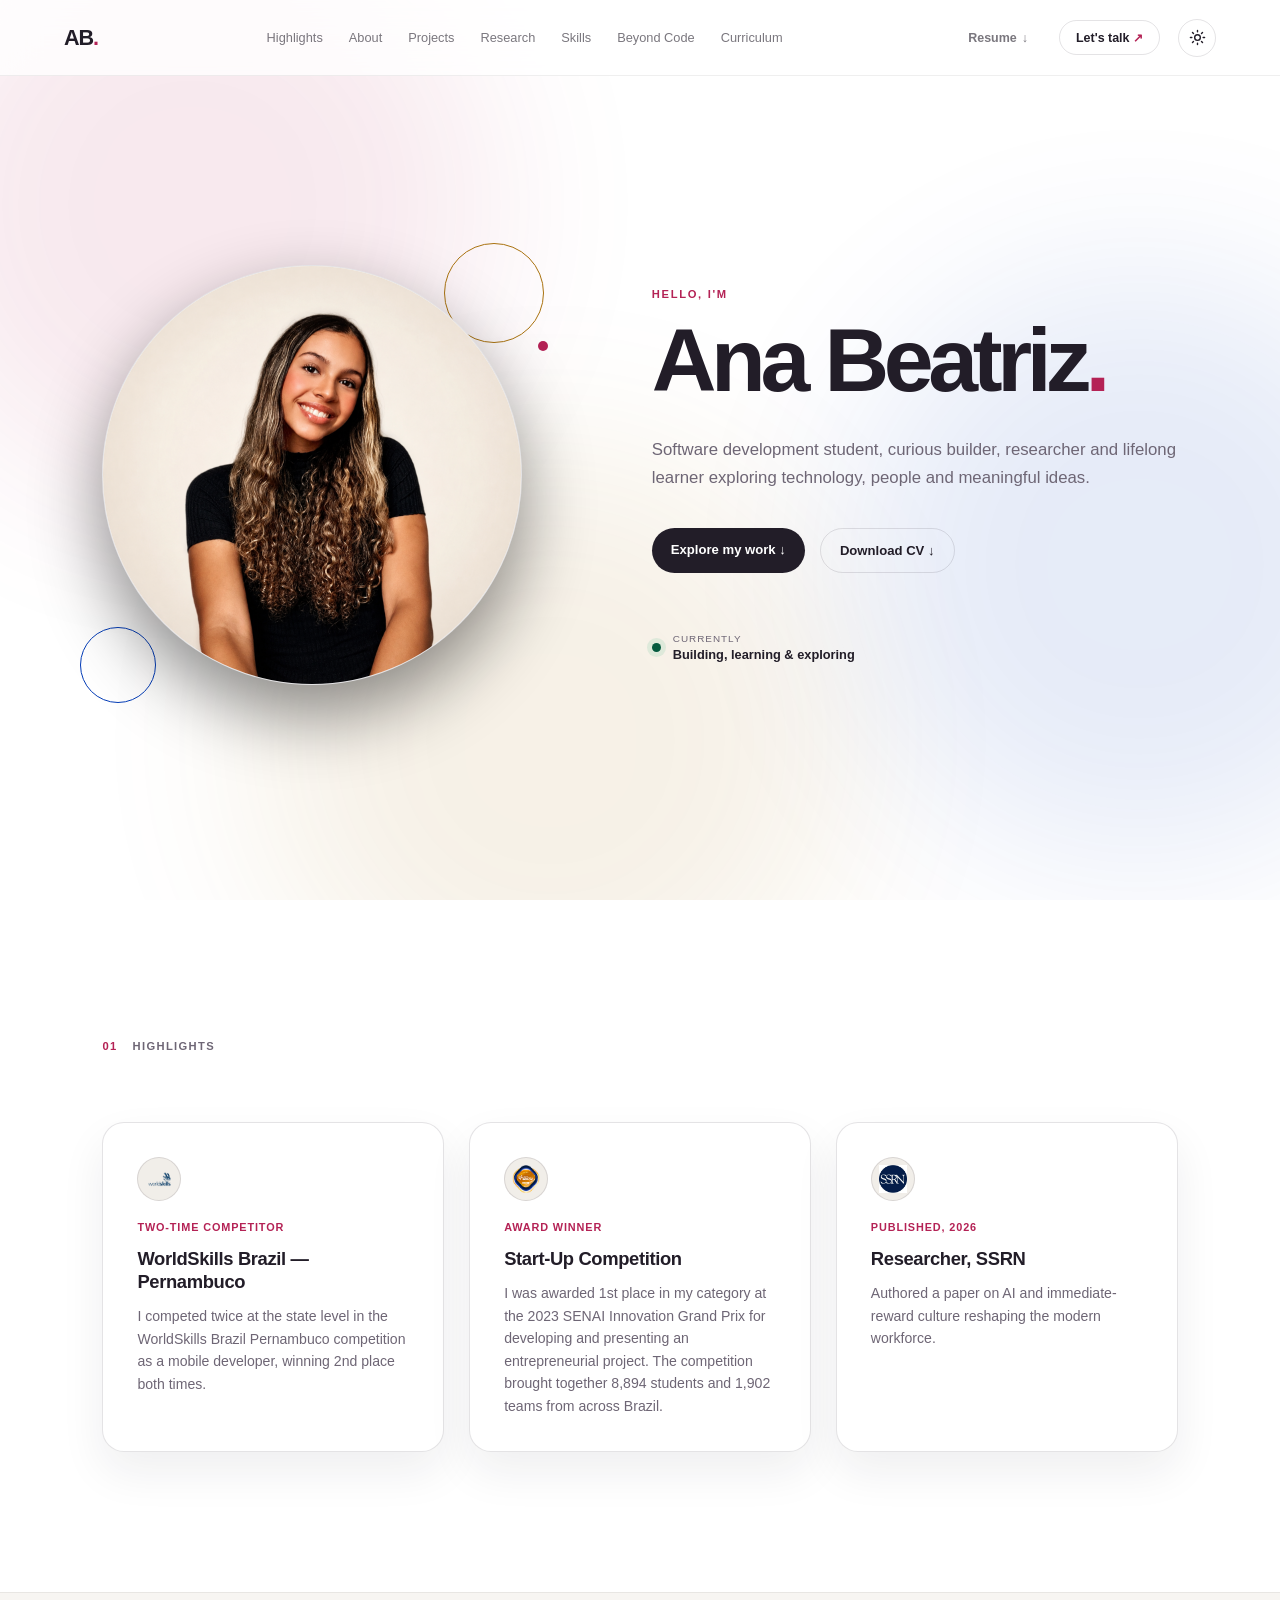
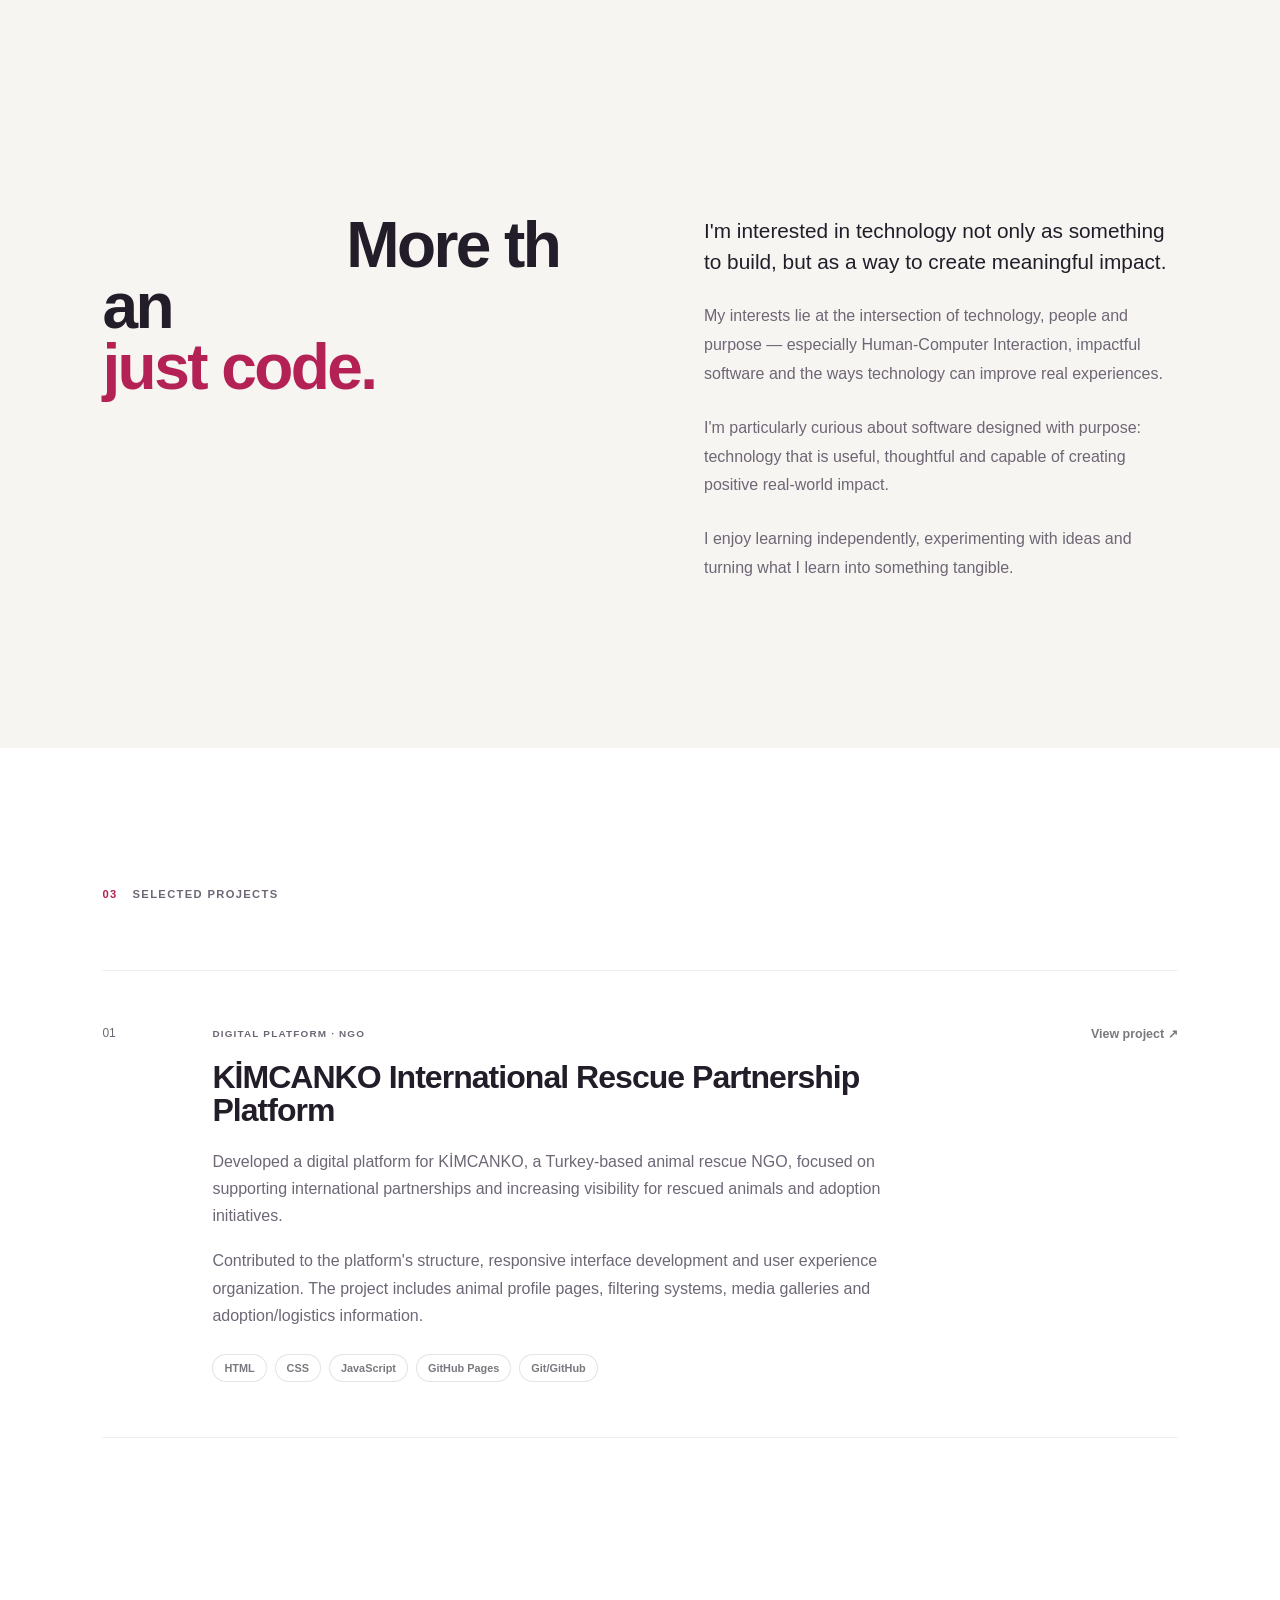
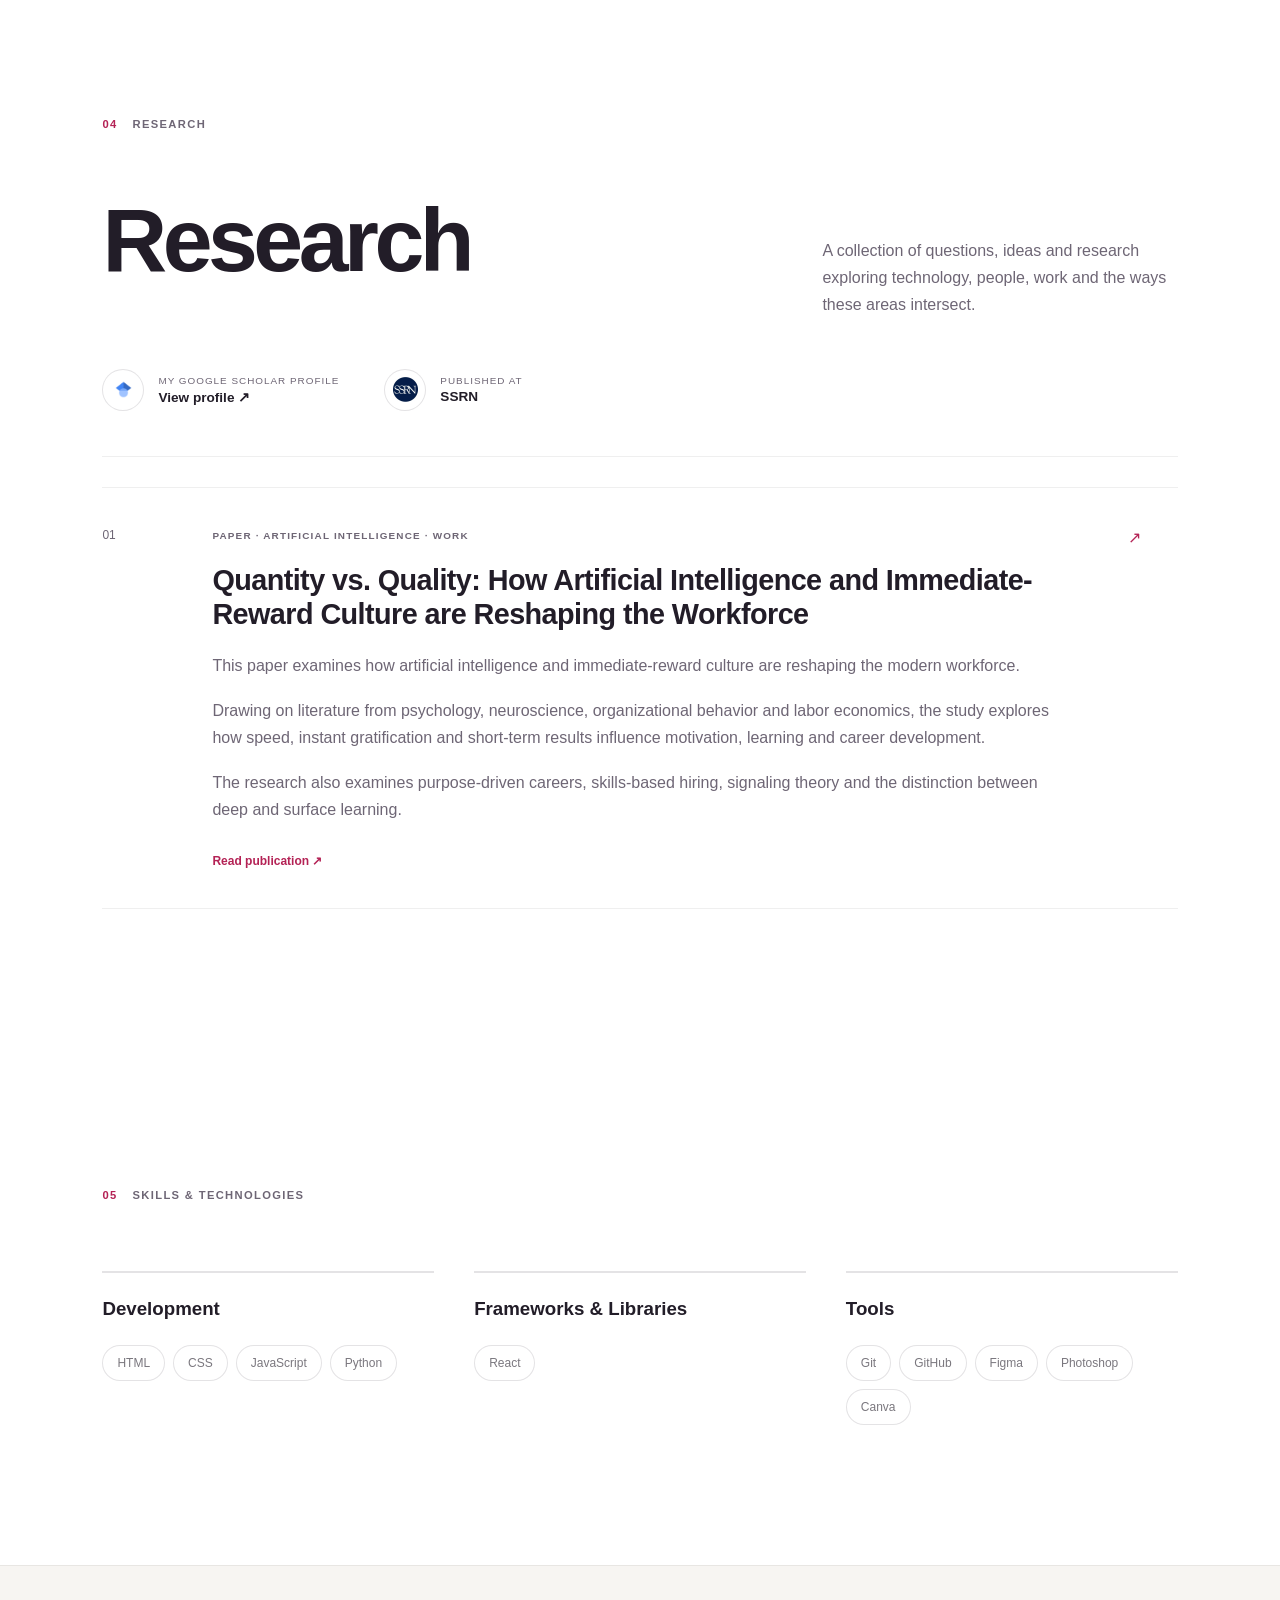
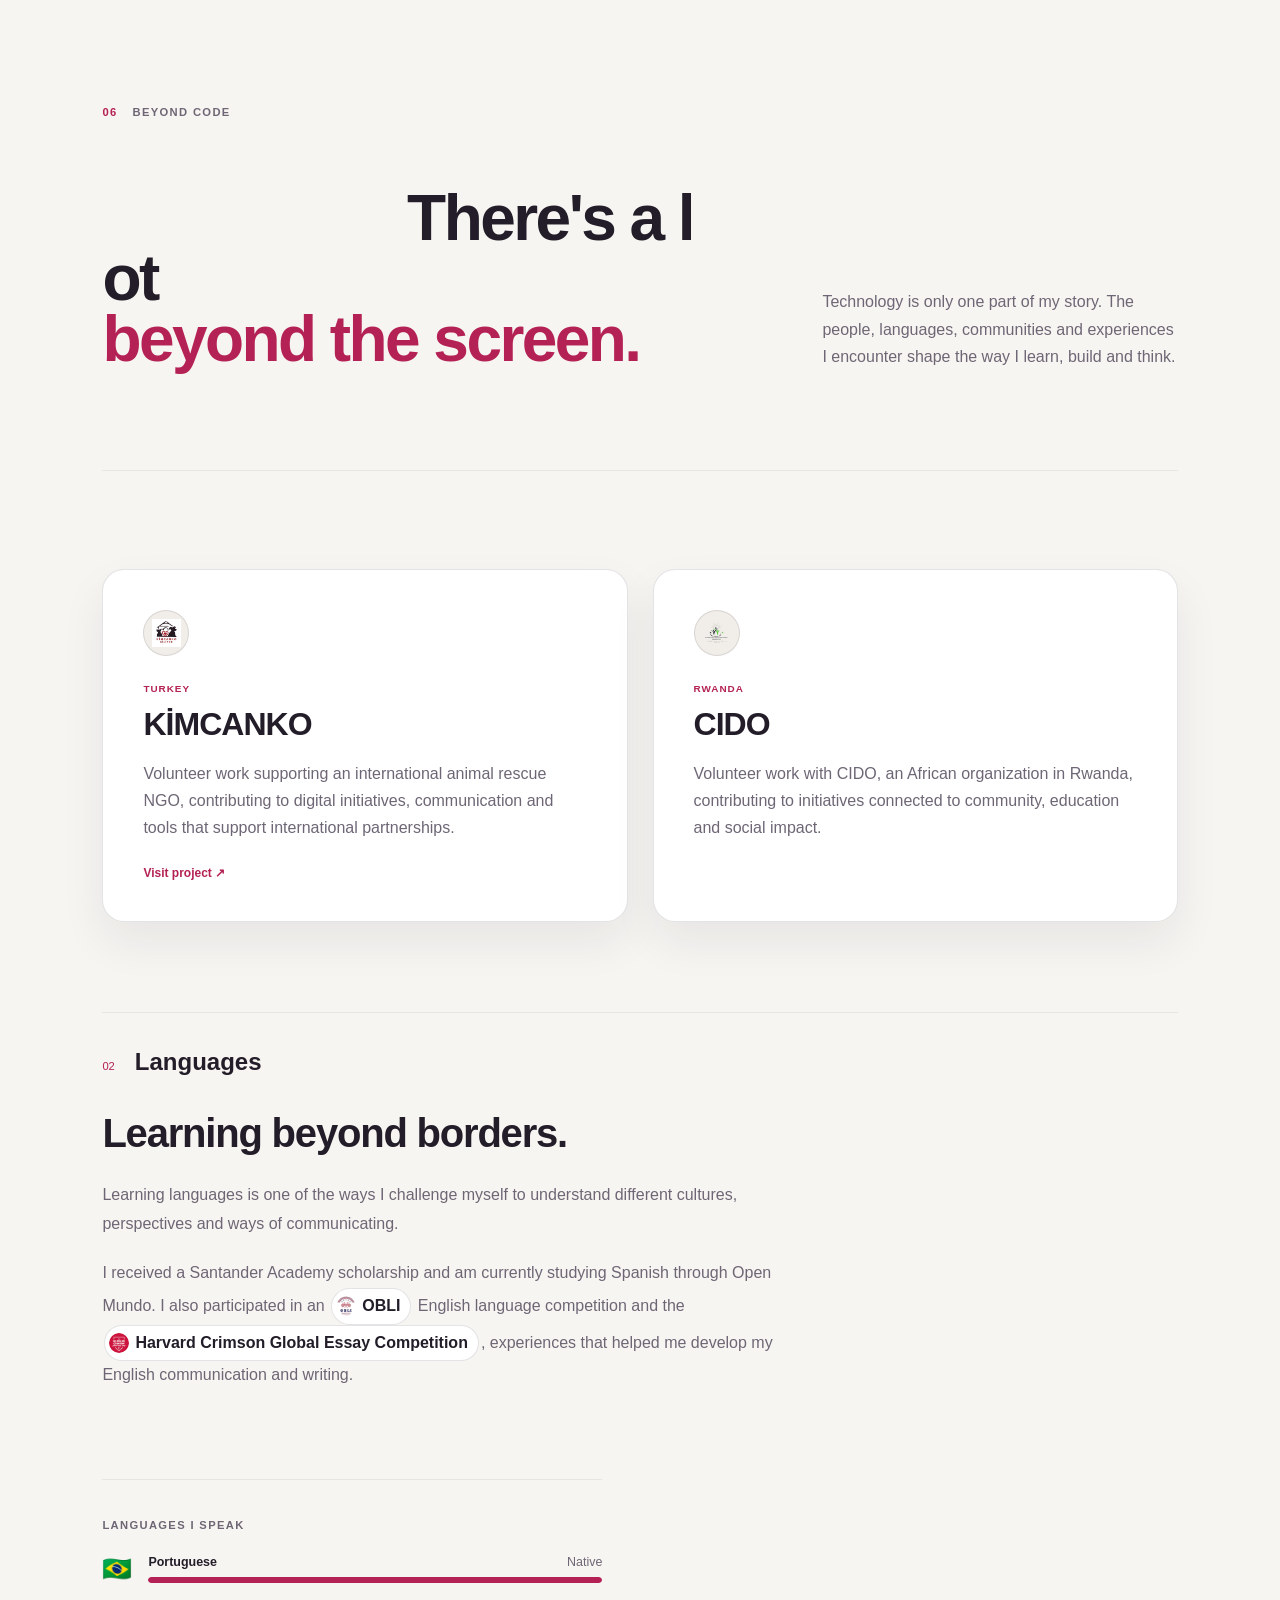
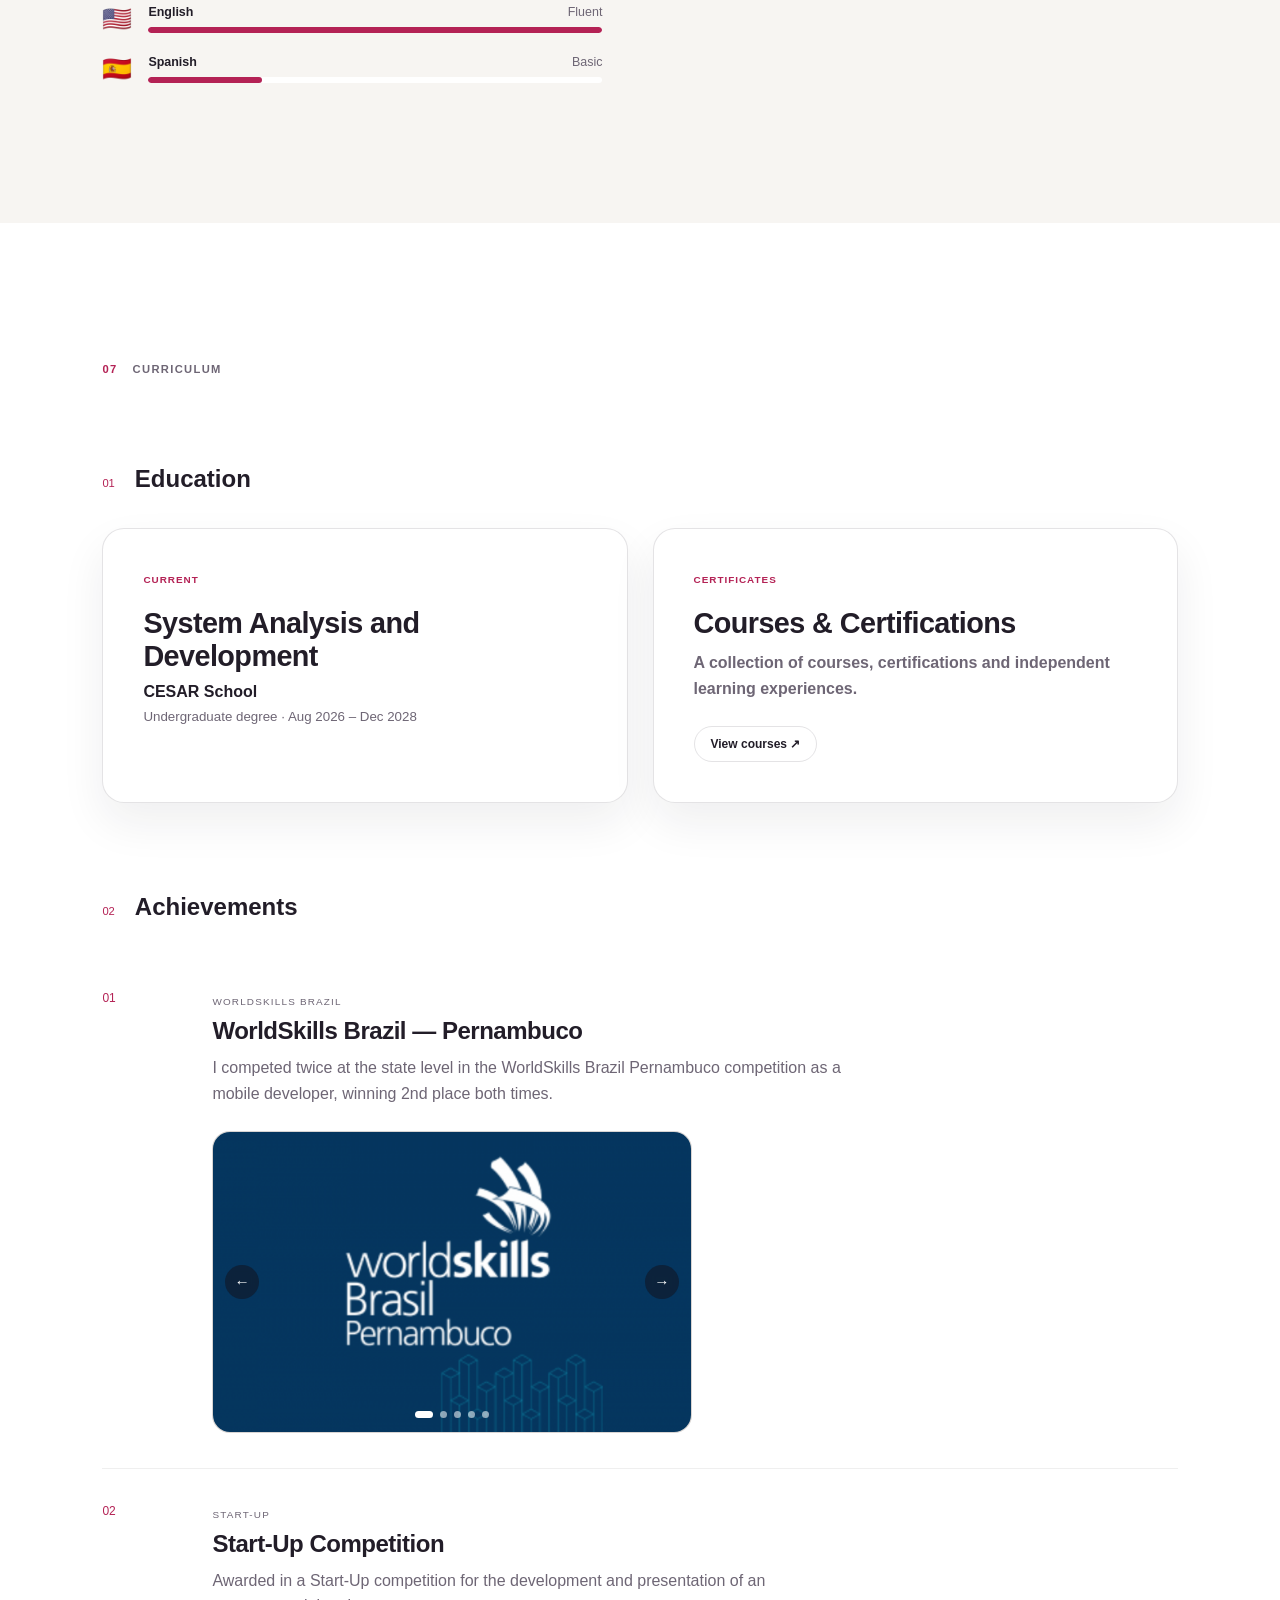
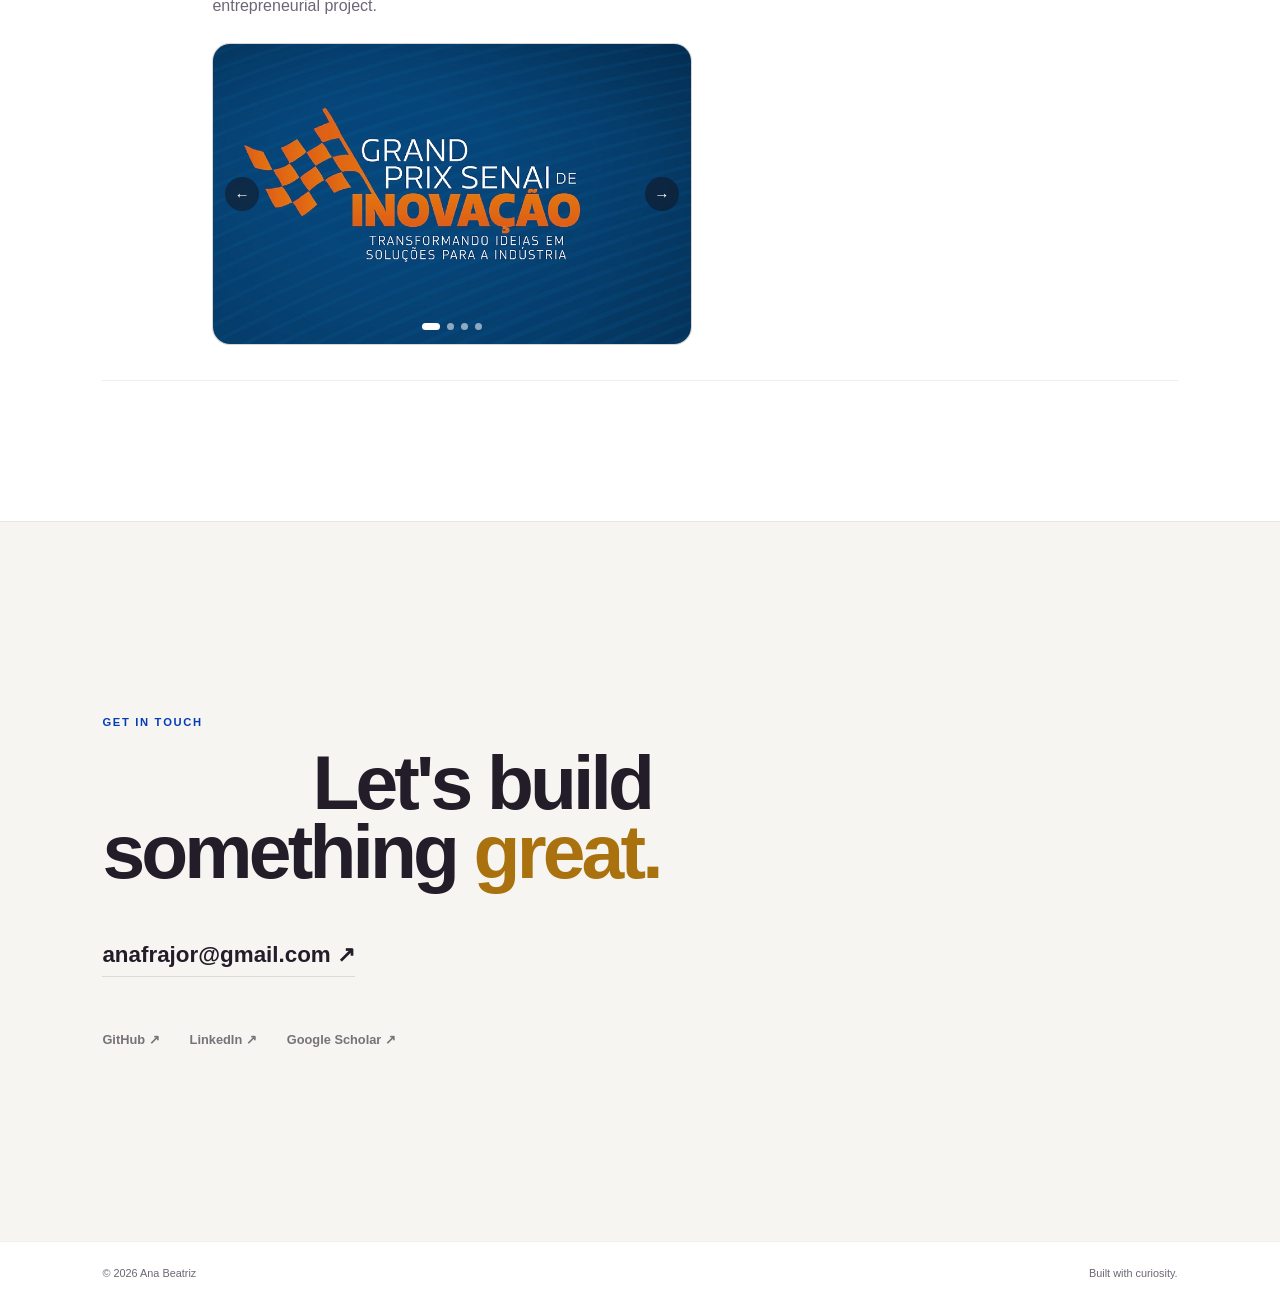
==== commit 24dbceef: "update:new layout" ====
--- a/index.html
+++ b/index.html
@@ -59,6 +59,8 @@
 
     <nav class="nav-links">
 
+        <a href="#highlights">Highlights</a>
+
         <a href="#about">About</a>
 
         <a href="#projects">Projects</a>
@@ -75,6 +77,14 @@
 
 
     <div class="nav-actions">
+
+        <a
+            href="assets/Ana-Beatriz-CV.pdf"
+            class="nav-resume"
+            download
+        >
+            Resume <span>↓</span>
+        </a>
 
         <button
             class="nav-cta"
@@ -118,6 +128,7 @@
 
 <nav class="mobile-menu" id="mobileMenu">
 
+    <a href="#highlights">Highlights</a>
     <a href="#about">About</a>
     <a href="#projects">Projects</a>
     <a href="#research">Research</a>
@@ -125,6 +136,7 @@
     <a href="#beyond">Beyond Code</a>
     <a href="#curriculum">Curriculum</a>
     <a href="#contact">Contact</a>
+    <a href="assets/Ana-Beatriz-CV.pdf" download>Resume ↓</a>
 
     <button
         class="mobile-theme-toggle"
@@ -203,6 +215,15 @@
                 <span>↓</span>
             </a>
 
+            <a
+                href="assets/Ana-Beatriz-CV.pdf"
+                class="button button-secondary"
+                download
+            >
+                Download CV
+                <span>↓</span>
+            </a>
+
         </div>
 
 
@@ -223,6 +244,88 @@
             </div>
 
         </div>
+
+    </div>
+
+</section>
+
+
+
+<!-- ================= HIGHLIGHTS ================= -->
+
+<section
+    id="highlights"
+    class="section highlights-section"
+>
+
+    <div class="section-label fade-up">
+
+        <span>01</span>
+
+        HIGHLIGHTS
+
+    </div>
+
+    <div class="highlights-grid stagger">
+
+
+        <article class="highlight-card">
+
+            <div class="highlight-card-logo">
+                <img src="assets/wspelogo.png" alt="" loading="lazy">
+            </div>
+
+            <span class="highlight-date">Two-time competitor</span>
+
+            <h3>WorldSkills Brazil — Pernambuco</h3>
+
+            <p>
+                I competed twice at the state level in the WorldSkills 
+                Brazil Pernambuco competition as a mobile developer, 
+                winning 2nd place both times.
+            </p>
+
+        </article>
+
+
+        <article class="highlight-card">
+
+            <div class="highlight-card-logo">
+                <img src="assets/startuplogo2.png" alt="" loading="lazy">
+            </div>
+
+            <span class="highlight-date">Award winner</span>
+
+            <h3>Start-Up Competition</h3>
+
+            <p>
+                I was awarded 1st place in my category
+                at the 2023 SENAI Innovation Grand Prix 
+                for developing and presenting an entrepreneurial 
+                project. The competition brought together 8,894 
+                students and 1,902 teams from across Brazil.
+            </p>
+
+        </article>
+
+
+        <article class="highlight-card">
+
+            <div class="highlight-card-logo">
+                <img src="assets/ssrn.png" alt="" loading="lazy">
+            </div>
+
+            <span class="highlight-date">Published, 2026</span>
+
+            <h3>Researcher, SSRN</h3>
+
+            <p>
+                Authored a paper on AI and immediate-reward
+                culture reshaping the modern workforce.
+            </p>
+
+        </article>
+
 
     </div>
 
@@ -239,7 +342,7 @@
 
     <div class="section-label fade-up">
 
-        <span>01</span>
+        <span>02</span>
 
         ABOUT
 
@@ -316,7 +419,7 @@
 
     <div class="section-label fade-up">
 
-        <span>02</span>
+        <span>03</span>
 
         SELECTED PROJECTS
 
@@ -409,7 +512,7 @@
 
     <div class="section-label fade-up">
 
-        <span>03</span>
+        <span>04</span>
 
         RESEARCH
 
@@ -572,7 +675,7 @@
 
     <div class="section-label fade-up">
 
-        <span>04</span>
+        <span>05</span>
 
         SKILLS &amp; TECHNOLOGIES
 
@@ -648,7 +751,7 @@
 
     <div class="section-label fade-up">
 
-        <span>05</span>
+        <span>06</span>
 
         BEYOND CODE
 
@@ -915,7 +1018,7 @@
 
     <div class="section-label fade-up">
 
-        <span>06</span>
+        <span>07</span>
 
         CURRICULUM
 
@@ -1030,19 +1133,28 @@
 
                     <p>
 
-                        Two-time participant in
-                        WorldSkills Brazil competitions
-                        representing Pernambuco.
+                        I competed twice at the state level in the 
+                        WorldSkills Brazil Pernambuco competition as a 
+                        mobile developer, winning 2nd place both times.
 
                     </p>
 
 
-                    <div class="achievement-photos">
-                        <img src="assets/wspe.png" alt="WorldSkills Brazil Pernambuco competition" loading="lazy">
-                        <img src="assets/wspe1.jpeg" alt="WorldSkills Brazil Pernambuco competition" loading="lazy">
-                        <img src="assets/wspe2.jpeg" alt="WorldSkills Brazil Pernambuco competition" loading="lazy">
-                        <img src="assets/wspe3.jpeg" alt="WorldSkills Brazil Pernambuco competition" loading="lazy">
-                        <img src="assets/wspe4.jpeg" alt="WorldSkills Brazil Pernambuco competition" loading="lazy">
+                    <div class="photo-carousel" data-carousel>
+
+                        <div class="carousel-track">
+                            <div class="carousel-slide"><img src="assets/wspe.png" alt="WorldSkills Brazil Pernambuco competition" loading="lazy"></div>
+                            <div class="carousel-slide"><img src="assets/wspe1.jpeg" alt="WorldSkills Brazil Pernambuco competition" loading="lazy"></div>
+                            <div class="carousel-slide"><img src="assets/wspe2.jpeg" alt="WorldSkills Brazil Pernambuco competition" loading="lazy"></div>
+                            <div class="carousel-slide"><img src="assets/wspe3.jpeg" alt="WorldSkills Brazil Pernambuco competition" loading="lazy"></div>
+                            <div class="carousel-slide"><img src="assets/wspe4.jpeg" alt="WorldSkills Brazil Pernambuco competition" loading="lazy"></div>
+                        </div>
+
+                        <button class="carousel-btn prev" data-carousel-prev aria-label="Previous photo">←</button>
+                        <button class="carousel-btn next" data-carousel-next aria-label="Next photo">→</button>
+
+                        <div class="carousel-dots" data-carousel-dots></div>
+
                     </div>
 
                 </div>
@@ -1073,11 +1185,20 @@
                     </p>
 
 
-                    <div class="achievement-photos">
-                        <img src="assets/startuplogo.png" alt="Start-Up competition logo" loading="lazy">
-                        <img src="assets/startup1.jpeg" alt="Start-Up competition" loading="lazy">
-                        <img src="assets/startup2.jpeg" alt="Start-Up competition" loading="lazy">
-                        <img src="assets/startup3.png" alt="Start-Up competition" loading="lazy">
+                    <div class="photo-carousel" data-carousel>
+
+                        <div class="carousel-track">
+                            <div class="carousel-slide"><img src="assets/startuplogo.png" alt="Start-Up competition logo" loading="lazy"></div>
+                            <div class="carousel-slide"><img src="assets/startup1.jpeg" alt="Start-Up competition" loading="lazy"></div>
+                            <div class="carousel-slide"><img src="assets/startup2.jpeg" alt="Start-Up competition" loading="lazy"></div>
+                            <div class="carousel-slide"><img src="assets/startup3.png" alt="Start-Up competition" loading="lazy"></div>
+                        </div>
+
+                        <button class="carousel-btn prev" data-carousel-prev aria-label="Previous photo">←</button>
+                        <button class="carousel-btn next" data-carousel-next aria-label="Next photo">→</button>
+
+                        <div class="carousel-dots" data-carousel-dots></div>
+
                     </div>
 
                 </div>
--- a/style.css
+++ b/style.css
@@ -370,7 +370,7 @@
 
     display: flex;
 
-    gap: 28px;
+    gap: 26px;
 }
 
 .nav-links a {
@@ -410,11 +410,63 @@
     right: 0;
 }
 
+/* Active section link — set by the scrollspy in script.js so the
+   nav always reflects where the visitor actually is on the page. */
+.nav-links a.active {
+    color: var(--text);
+}
+
+.nav-links a.active::after {
+    right: 0;
+}
+
 .nav-actions {
 
     display: flex;
 
     align-items: center;
+}
+
+.nav-resume {
+
+    display: inline-flex;
+
+    align-items: center;
+
+    gap: 5px;
+
+    margin-right: 14px;
+
+    padding: 9px 16px;
+
+    border-radius: 999px;
+
+    border: 1px solid transparent;
+
+    color: var(--muted-soft);
+
+    font-size: 0.78rem;
+    font-weight: 600;
+
+    transition:
+        border-color 0.2s ease,
+        color 0.2s ease,
+        transform 0.2s ease;
+}
+
+.nav-resume span {
+    display: inline-block;
+    transition: transform 0.2s ease;
+}
+
+.nav-resume:hover {
+    border-color: var(--border);
+    color: var(--text);
+    transform: translateY(-2px);
+}
+
+.nav-resume:hover span {
+    transform: translateY(2px);
 }
 
 .nav-cta {
@@ -710,6 +762,8 @@
 
     display: flex;
 
+    flex-wrap: wrap;
+
     gap: 15px;
 
     margin-top: 35px;
@@ -727,7 +781,8 @@
     transition:
         transform 0.25s var(--ease),
         background 0.25s ease,
-        border-color 0.25s ease;
+        border-color 0.25s ease,
+        color 0.25s ease;
 }
 
 .button:hover {
@@ -744,6 +799,20 @@
 .button-primary:hover {
     background: var(--pink);
     color: var(--text);
+}
+
+.button-secondary {
+
+    color: var(--text);
+
+    background: none;
+
+    border: 1px solid var(--border);
+}
+
+.button-secondary:hover {
+    border-color: var(--pink);
+    color: var(--pink);
 }
 
 .currently {
@@ -891,6 +960,115 @@
 
 
 /* =========================================
+   HIGHLIGHTS
+========================================= */
+
+.highlights-section {
+    background: var(--bg);
+}
+
+.highlights-grid {
+
+    display: grid;
+
+    grid-template-columns: repeat(3, 1fr);
+
+    gap: 25px;
+}
+
+.highlight-card {
+
+    padding: 34px;
+
+    border-radius: 22px;
+
+    background: var(--bg-elevated);
+
+    border: 1px solid var(--border);
+
+    box-shadow: var(--card-shadow);
+
+    transition:
+        transform 0.35s var(--ease),
+        border-color 0.35s ease;
+}
+
+.highlight-card:hover {
+    transform: translateY(-6px);
+    border-color: var(--pink);
+}
+
+.highlight-card-logo {
+
+    display: flex;
+
+    align-items: center;
+    justify-content: center;
+
+    width: 44px;
+    height: 44px;
+
+    margin-bottom: 20px;
+
+    border-radius: 50%;
+
+    background: var(--bg-elevated-2);
+
+    border: 1px solid var(--border);
+
+    overflow: hidden;
+}
+
+.highlight-card-logo img {
+
+    width: 65%;
+    height: 65%;
+
+    object-fit: contain;
+}
+
+.highlight-date {
+
+    display: block;
+
+    margin-bottom: 14px;
+
+    color: var(--pink);
+
+    font-size: 0.68rem;
+    font-weight: 700;
+
+    letter-spacing: 0.08em;
+
+    text-transform: uppercase;
+}
+
+.highlight-card h3 {
+
+    font-family: var(--font-display);
+
+    font-size: 1.15rem;
+
+    font-weight: 800;
+
+    letter-spacing: -0.02em;
+
+    line-height: 1.25;
+
+    margin-bottom: 12px;
+}
+
+.highlight-card p {
+
+    color: var(--muted);
+
+    font-size: 0.88rem;
+
+    line-height: 1.6;
+}
+
+
+/* =========================================
    ABOUT
 ========================================= */
 
@@ -1892,38 +2070,144 @@
     line-height: 1.6;
 }
 
-.achievement-photos {
-
-    display: flex;
-
-    flex-wrap: wrap;
-
-    gap: 15px;
-
-    margin-top: 22px;
-}
-
-.achievement-photos img {
-
-    width: 150px;
-    height: 105px;
+
+/* =========================================
+   PHOTO CAROUSEL
+   Replaces the old static image grid on
+   achievement cards with a single-frame,
+   swipeable carousel.
+========================================= */
+
+.photo-carousel {
+
+    position: relative;
+
+    margin-top: 24px;
+
+    max-width: 480px;
+
+    border-radius: 18px;
+
+    overflow: hidden;
+
+    border: 1px solid var(--border);
+
+    background: var(--bg-elevated-2);
+}
+
+.carousel-track {
+
+    display: flex;
+
+    transition: transform 0.5s var(--ease);
+}
+
+.carousel-slide {
+
+    flex: 0 0 100%;
+}
+
+.carousel-slide img {
+
+    width: 100%;
+    height: 300px;
 
     object-fit: cover;
 
-    border-radius: 14px;
-
-    border: 1px solid var(--border);
-
-    filter: grayscale(0.15);
-
-    transition:
-        transform 0.35s var(--ease),
-        filter 0.35s ease;
-}
-
-.achievement-photos img:hover {
-    transform: translateY(-4px) scale(1.02);
-    filter: grayscale(0);
+    filter: grayscale(0.1);
+}
+
+.carousel-btn {
+
+    position: absolute;
+
+    top: 50%;
+
+    transform: translateY(-50%);
+
+    width: 34px;
+    height: 34px;
+
+    border-radius: 50%;
+
+    border: none;
+
+    display: flex;
+
+    align-items: center;
+    justify-content: center;
+
+    color: white;
+
+    background: rgba(20, 16, 24, 0.5);
+
+    font-size: 0.95rem;
+
+    cursor: pointer;
+
+    backdrop-filter: blur(4px);
+
+    transition: background 0.2s ease, transform 0.2s ease;
+}
+
+.carousel-btn:hover {
+    background: var(--pink);
+    transform: translateY(-50%) scale(1.08);
+}
+
+.carousel-btn.prev {
+    left: 12px;
+}
+
+.carousel-btn.next {
+    right: 12px;
+}
+
+.carousel-dots {
+
+    position: absolute;
+
+    bottom: 14px;
+
+    left: 50%;
+
+    transform: translateX(-50%);
+
+    display: flex;
+
+    gap: 7px;
+}
+
+.carousel-dots button {
+
+    width: 7px;
+    height: 7px;
+
+    border-radius: 50%;
+
+    border: none;
+
+    padding: 0;
+
+    background: rgba(255, 255, 255, 0.55);
+
+    cursor: pointer;
+
+    transition: width 0.3s ease, background 0.3s ease;
+}
+
+.carousel-dots button.active {
+    width: 18px;
+    border-radius: 999px;
+    background: white;
+}
+
+@media (max-width: 600px) {
+
+    .carousel-slide img {
+        height: 220px;
+    }
+
 }
 
 
@@ -2200,6 +2484,7 @@
         gap: 50px;
     }
 
+    .highlights-grid,
     .skills-grid {
         grid-template-columns: 1fr;
     }
@@ -2303,10 +2588,6 @@
         gap: 15px;
     }
 
-    .achievement-photos img {
-        width: calc(50% - 8px);
-    }
-
     .talk-modal-content {
         padding: 45px 25px;
     }
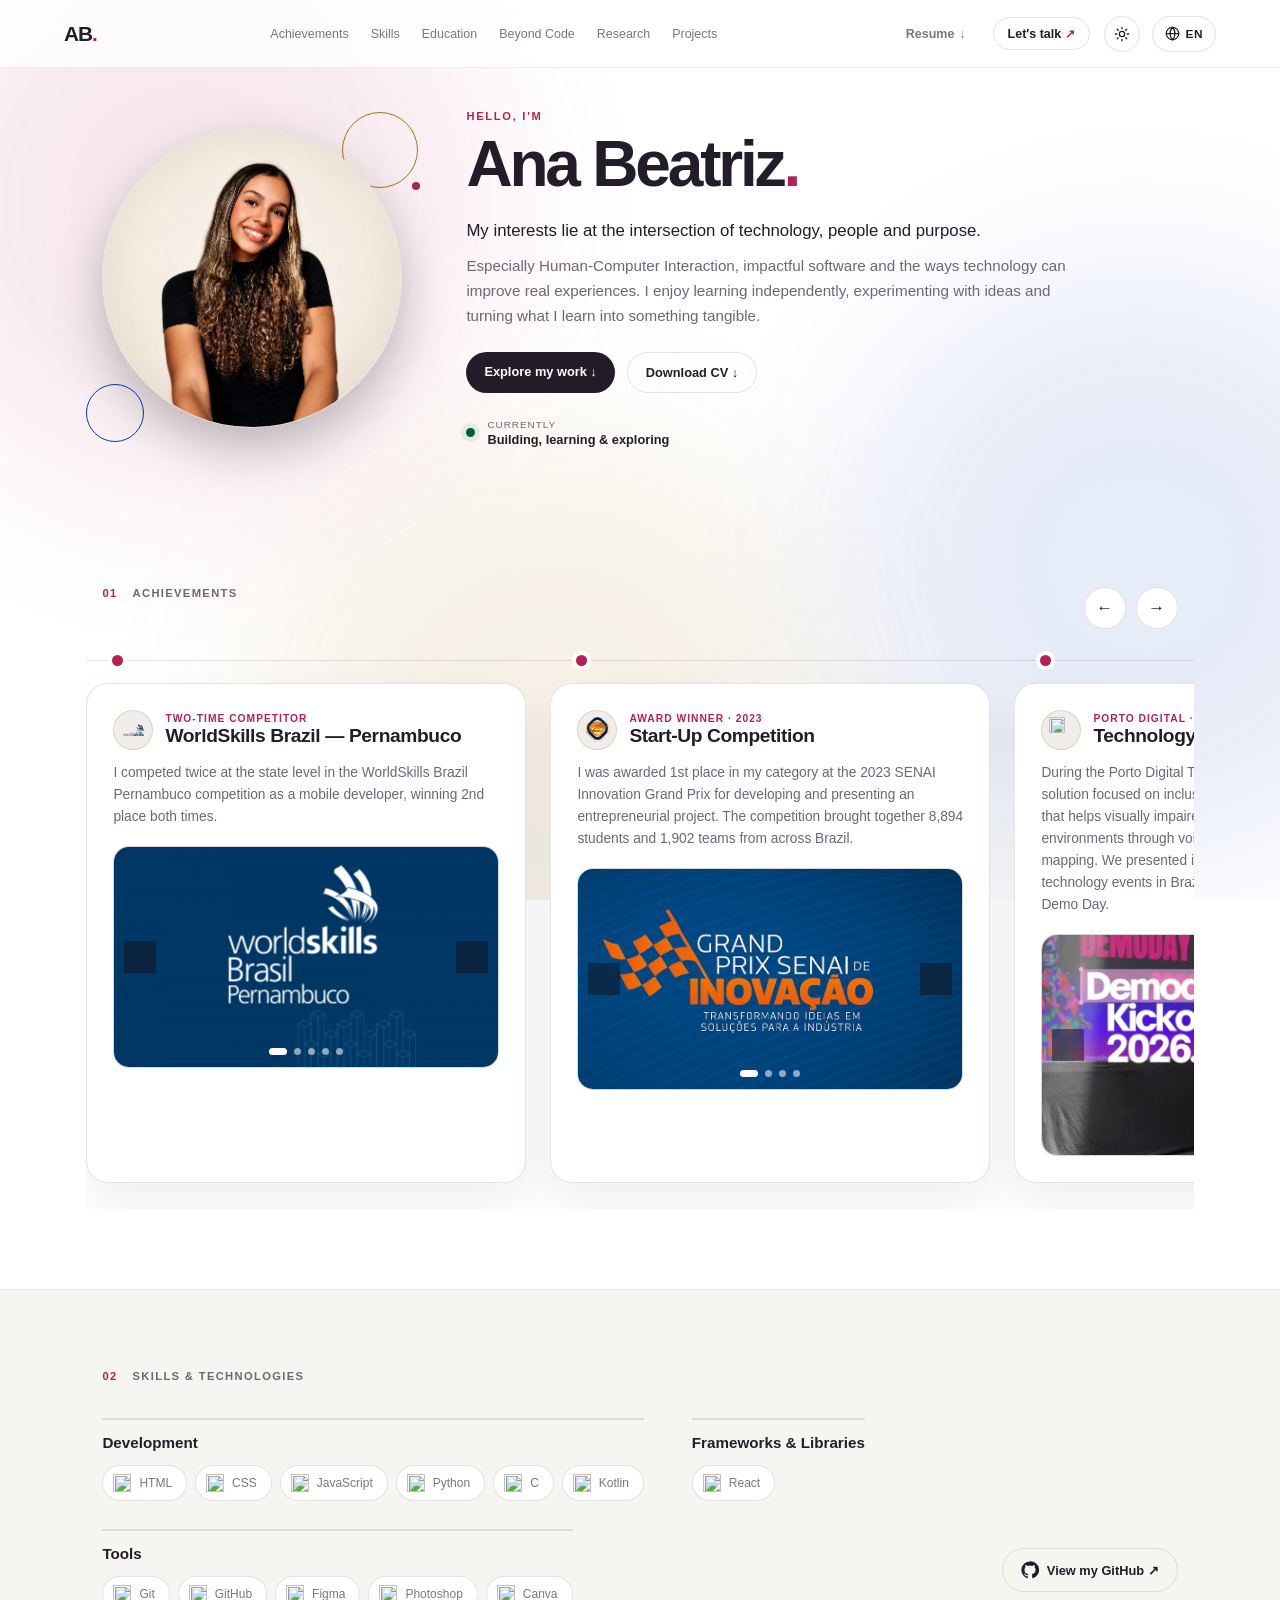
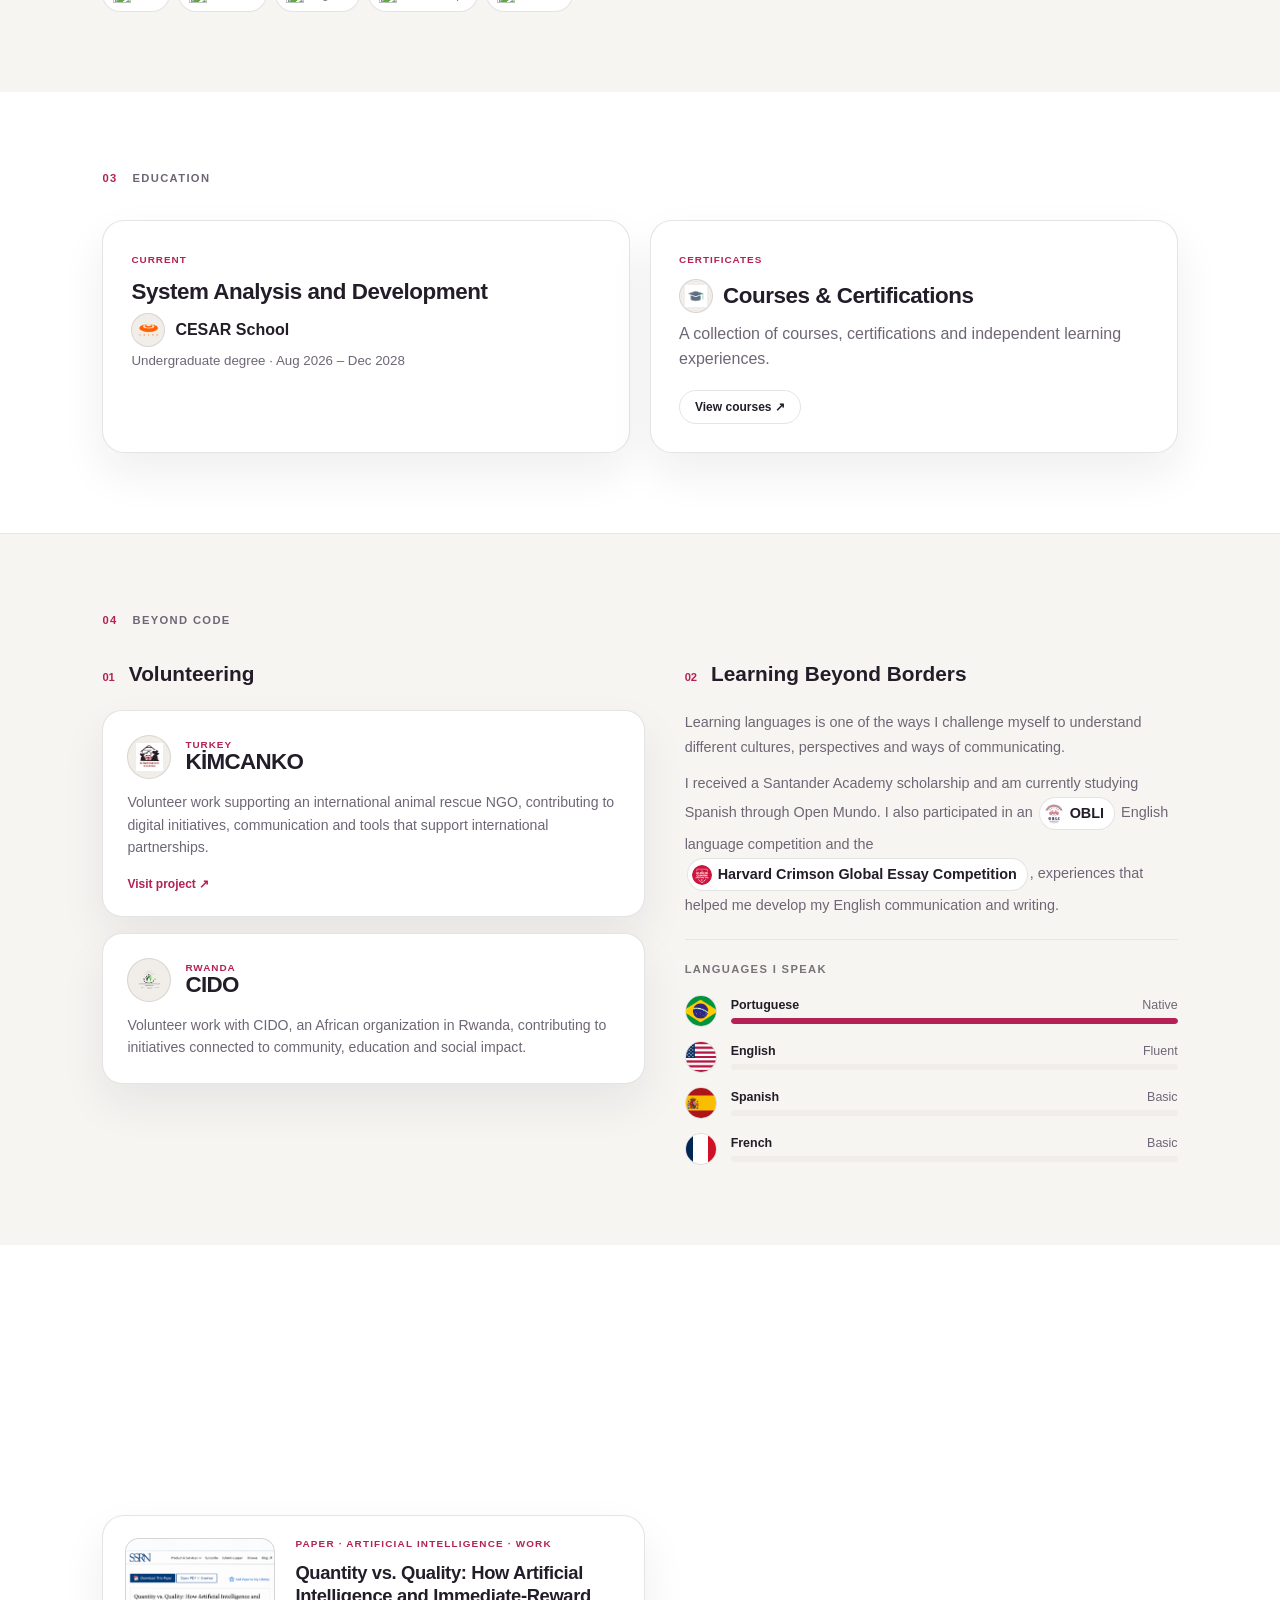
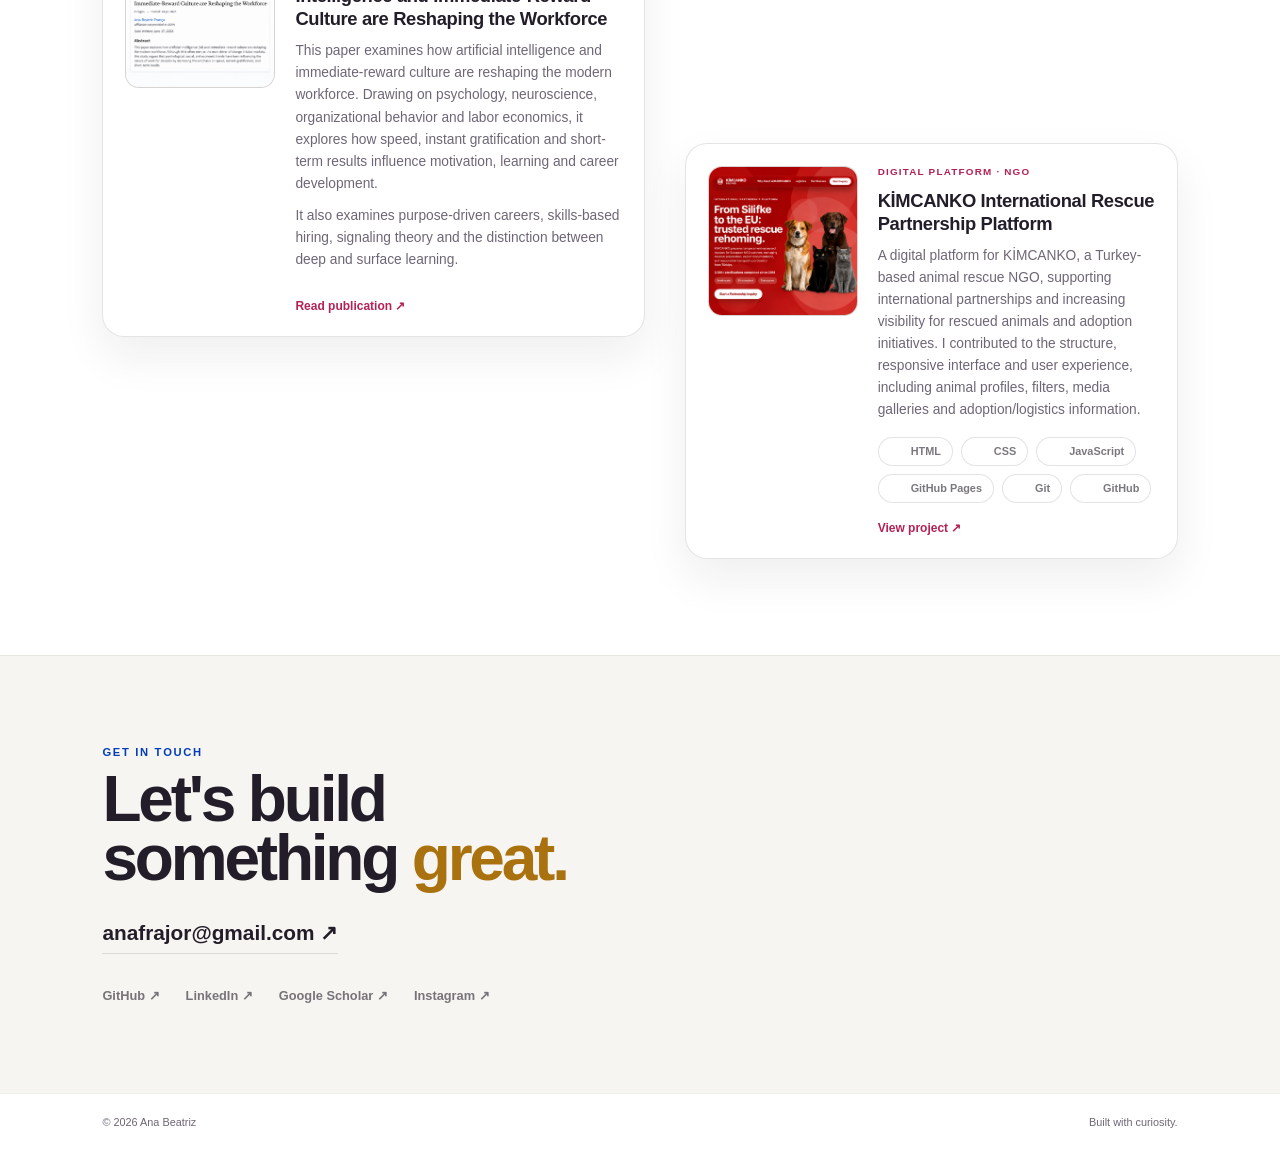
==== commit 3869c74e: "Updated Portfolio" ====
--- a/index.html
+++ b/index.html
@@ -1,248 +1,447 @@
 <!DOCTYPE html>
 <html lang="en">
-
 <head>
-
-    <meta charset="UTF-8">
-
-    <meta
-        name="viewport"
-        content="width=device-width, initial-scale=1.0"
-    >
-
-    <meta
-        name="description"
-        content="Ana Beatriz — Software Development student, researcher, builder and curious learner."
-    >
-
-    <title>Ana Beatriz — Software Development</title>
-
-    <meta property="og:title" content="Ana Beatriz — Software Development">
-    <meta property="og:description" content="Software Development student, researcher, builder and curious learner.">
-    <meta property="og:type" content="website">
-    <meta name="twitter:card" content="summary_large_image">
-
-    <link rel="stylesheet" href="style.css">
-
-    <script>
-        (function () {
-            try {
-                if (localStorage.getItem('ab-portfolio-theme') === 'dark') {
-                    document.documentElement.setAttribute('data-theme', 'dark');
-                }
-            } catch (e) {}
-        })();
-    </script>
-
+<meta charset="UTF-8">
+<meta name="viewport" content="width=device-width, initial-scale=1.0">
+<meta name="description" content="Ana Beatriz — Software Development student, researcher, builder and curious learner.">
+<title>Ana Beatriz — Software Development</title>
+<meta property="og:title" content="Ana Beatriz — Software Development">
+<meta property="og:description" content="Software Development student, researcher, builder and curious learner.">
+<meta property="og:type" content="website">
+<meta name="twitter:card" content="summary_large_image">
+<link rel="stylesheet" href="style.css">
+<script>
+(function () {
+    try {
+        if (localStorage.getItem('ab-portfolio-theme') === 'dark') {
+            document.documentElement.setAttribute('data-theme', 'dark');
+        }
+    } catch (e) {}
+})();
+</script>
 </head>
-
-
 <body>
 
-
-<!-- Ambient background glows: fixed, behind all content -->
 <div class="ambient" aria-hidden="true">
     <div class="ambient-glow glow-1"></div>
     <div class="ambient-glow glow-2"></div>
     <div class="ambient-glow glow-3"></div>
 </div>
 
-
 <!-- ================= NAVIGATION ================= -->
-
 <header class="navbar">
-
-    <a href="#home" class="logo">
-        AB<span>.</span>
-    </a>
-
+    <a href="#home" class="logo">AB<span>.</span></a>
 
     <nav class="nav-links">
-
-        <a href="#highlights">Highlights</a>
-
-        <a href="#about">About</a>
-
+        <a href="#achievements">Achievements</a>
+        <a href="#skills">Skills</a>
+        <a href="#education">Education</a>
+        <a href="#beyond">Beyond Code</a>
+        <a href="#research">Research</a>
         <a href="#projects">Projects</a>
-
-        <a href="#research">Research</a>
-
-        <a href="#skills">Skills</a>
-
-        <a href="#beyond">Beyond Code</a>
-
-        <a href="#curriculum">Curriculum</a>
-
     </nav>
 
-
     <div class="nav-actions">
-
-        <a
-            href="assets/Ana-Beatriz-CV.pdf"
-            class="nav-resume"
-            download
-        >
-            Resume <span>↓</span>
-        </a>
-
-        <button
-            class="nav-cta"
-            id="openTalk"
-            type="button"
-        >
-            Let's talk <span>↗</span>
+        <a href="assets/Ana-Beatriz-CV.pdf" class="nav-resume" download>Resume <span>↓</span></a>
+        <button class="nav-cta" id="openTalk" type="button">Let's talk <span>↗</span></button>
+        <button class="theme-toggle" id="themeToggle" type="button" aria-label="Switch to dark mode">
+            <svg class="icon-sun" viewBox="0 0 24 24" fill="none" stroke="currentColor" stroke-width="2" stroke-linecap="round" stroke-linejoin="round"><circle cx="12" cy="12" r="4"></circle><path d="M12 2v2M12 20v2M4.93 4.93l1.41 1.41M17.66 17.66l1.41 1.41M2 12h2M20 12h2M6.34 17.66l-1.41 1.41M19.07 4.93l-1.41 1.41"></path></svg>
+            <svg class="icon-moon" viewBox="0 0 24 24" fill="none" stroke="currentColor" stroke-width="2" stroke-linecap="round" stroke-linejoin="round"><path d="M21 12.79A9 9 0 1 1 11.21 3 7 7 0 0 0 21 12.79z"></path></svg>
         </button>
 
-        <button
-            class="theme-toggle"
-            id="themeToggle"
-            type="button"
-            aria-label="Switch to dark mode"
-        >
-            <svg class="icon-sun" viewBox="0 0 24 24" fill="none" stroke="currentColor" stroke-width="2" stroke-linecap="round" stroke-linejoin="round">
-                <circle cx="12" cy="12" r="4"></circle>
-                <path d="M12 2v2M12 20v2M4.93 4.93l1.41 1.41M17.66 17.66l1.41 1.41M2 12h2M20 12h2M6.34 17.66l-1.41 1.41M19.07 4.93l-1.41 1.41"></path>
-            </svg>
-            <svg class="icon-moon" viewBox="0 0 24 24" fill="none" stroke="currentColor" stroke-width="2" stroke-linecap="round" stroke-linejoin="round">
-                <path d="M21 12.79A9 9 0 1 1 11.21 3 7 7 0 0 0 21 12.79z"></path>
-            </svg>
-        </button>
-
-    </div>
-
-
-    <button
-        class="menu-button"
-        id="menuButton"
-        aria-label="Open menu"
-        aria-expanded="false"
-    >
-        ☰
-    </button>
-
+        <div class="lang-switch" id="langSwitch">
+            <button class="lang-btn" id="langBtn" type="button" aria-haspopup="true" aria-expanded="false" aria-label="Language">
+                <svg viewBox="0 0 24 24" fill="none" stroke="currentColor" stroke-width="2" stroke-linecap="round" stroke-linejoin="round" aria-hidden="true"><circle cx="12" cy="12" r="10"></circle><path d="M2 12h20M12 2a15.3 15.3 0 0 1 4 10 15.3 15.3 0 0 1-4 10 15.3 15.3 0 0 1-4-10 15.3 15.3 0 0 1 4-10z"></path></svg><span id="langCurrent">EN</span>
+            </button>
+            <ul class="lang-menu" id="langMenu">
+                <li><button type="button" data-lang="pt">Português</button></li>
+                <li><button type="button" data-lang="en">English</button></li>
+                <li><button type="button" data-lang="es">Español</button></li>
+            </ul>
+        </div>
+
+    </div>
+
+    <button class="menu-button" id="menuButton" aria-label="Open menu" aria-expanded="false">☰</button>
 </header>
 
-
 <!-- ================= MOBILE MENU ================= -->
-
 <nav class="mobile-menu" id="mobileMenu">
-
-    <a href="#highlights">Highlights</a>
-    <a href="#about">About</a>
+    <a href="#achievements">Achievements</a>
+    <a href="#skills">Skills</a>
+    <a href="#education">Education</a>
+    <a href="#beyond">Beyond Code</a>
+    <a href="#research">Research</a>
     <a href="#projects">Projects</a>
-    <a href="#research">Research</a>
-    <a href="#skills">Skills</a>
-    <a href="#beyond">Beyond Code</a>
-    <a href="#curriculum">Curriculum</a>
     <a href="#contact">Contact</a>
     <a href="assets/Ana-Beatriz-CV.pdf" download>Resume ↓</a>
 
-    <button
-        class="mobile-theme-toggle"
-        id="mobileThemeToggle"
-        type="button"
-    >
-        <svg class="icon-sun" viewBox="0 0 24 24" fill="none" stroke="currentColor" stroke-width="2" stroke-linecap="round" stroke-linejoin="round">
-            <circle cx="12" cy="12" r="4"></circle>
-            <path d="M12 2v2M12 20v2M4.93 4.93l1.41 1.41M17.66 17.66l1.41 1.41M2 12h2M20 12h2M6.34 17.66l-1.41 1.41M19.07 4.93l-1.41 1.41"></path>
-        </svg>
-        <svg class="icon-moon" viewBox="0 0 24 24" fill="none" stroke="currentColor" stroke-width="2" stroke-linecap="round" stroke-linejoin="round">
-            <path d="M21 12.79A9 9 0 1 1 11.21 3 7 7 0 0 0 21 12.79z"></path>
-        </svg>
+    <button class="mobile-theme-toggle" id="mobileThemeToggle" type="button">
+        <svg class="icon-sun" viewBox="0 0 24 24" fill="none" stroke="currentColor" stroke-width="2" stroke-linecap="round" stroke-linejoin="round"><circle cx="12" cy="12" r="4"></circle><path d="M12 2v2M12 20v2M4.93 4.93l1.41 1.41M17.66 17.66l1.41 1.41M2 12h2M20 12h2M6.34 17.66l-1.41 1.41M19.07 4.93l-1.41 1.41"></path></svg>
+        <svg class="icon-moon" viewBox="0 0 24 24" fill="none" stroke="currentColor" stroke-width="2" stroke-linecap="round" stroke-linejoin="round"><path d="M21 12.79A9 9 0 1 1 11.21 3 7 7 0 0 0 21 12.79z"></path></svg>
         <span class="toggle-label">Switch to dark mode</span>
     </button>
 
+    <div class="mobile-lang">
+        <button type="button" data-lang="pt">PT</button>
+        <button type="button" data-lang="en">EN</button>
+        <button type="button" data-lang="es">ES</button>
+    </div>
 </nav>
 
-
 <main>
 
-
-<!-- ================= HERO ================= -->
-
+<!-- ================= HERO + ABOUT ================= -->
 <section id="home" class="hero">
 
     <div class="hero-visual">
-
         <div class="decorative-ring ring-yellow float"></div>
-
         <div class="decorative-ring ring-blue float float-delay"></div>
-
         <span class="dot dot-pink float"></span>
-
-
         <div class="profile-image">
-
-            <img
-                src="assets/profile.png"
-                alt="Portrait of Ana Beatriz"
-            >
-
-        </div>
-
-    </div>
-
+            <img src="assets/profile.png" alt="Portrait of Ana Beatriz">
+        </div>
+    </div>
 
     <div class="hero-content">
-
         <span class="eyebrow reveal-chars" aria-label="HELLO, I'M">
-            <span aria-hidden="true">HELLO, I'M</span>
+            <span aria-hidden="true" data-i18n-html="heroEyebrow">HELLO, I'M</span>
         </span>
-
 
         <h1 class="reveal-chars" aria-label="Ana Beatriz.">
             <span aria-hidden="true">Ana Beatriz<span class="accent">.</span></span>
         </h1>
 
-
-        <p class="hero-description fade-up">
-
-            Software development student, curious builder,
-            researcher and lifelong learner exploring
-            technology, people and meaningful ideas.
-
-        </p>
-
+        <div class="hero-about fade-up" id="about">
+            <p class="lead">
+                My interests lie at the intersection of technology, people and purpose.
+            </p>
+            <p>
+                Especially Human-Computer Interaction, impactful software and the ways
+                technology can improve real experiences. I enjoy learning independently,
+                experimenting with ideas and turning what I learn into something tangible.
+            </p>
+        </div>
 
         <div class="hero-buttons fade-up">
-
-            <a
-                href="#projects"
-                class="button button-primary"
-            >
-                Explore my work
-                <span>↓</span>
-            </a>
-
-            <a
-                href="assets/Ana-Beatriz-CV.pdf"
-                class="button button-secondary"
-                download
-            >
-                Download CV
-                <span>↓</span>
-            </a>
-
-        </div>
-
+            <a href="#achievements" class="button button-primary">Explore my work <span>↓</span></a>
+            <a href="assets/Ana-Beatriz-CV.pdf" class="button button-secondary" download>Download CV <span>↓</span></a>
+        </div>
 
         <div class="currently fade-up">
-
             <span class="status-dot"></span>
-
             <div>
-
-                <small>
-                    Currently
-                </small>
-
-                <p>
-                    Building, learning &amp; exploring
+                <small>Currently</small>
+                <p>Building, learning &amp; exploring</p>
+            </div>
+        </div>
+    </div>
+
+</section>
+
+
+<!-- ================= ACHIEVEMENTS (horizontal timeline) ================= -->
+<section id="achievements" class="section">
+
+    <div class="section-head fade-up">
+        <div class="section-label"><span>01</span><b>ACHIEVEMENTS</b></div>
+        <div class="timeline-nav">
+            <button type="button" class="timeline-arrow" id="tlPrev" aria-label="Previous achievement">←</button>
+            <button type="button" class="timeline-arrow" id="tlNext" aria-label="Next achievement">→</button>
+        </div>
+    </div>
+
+    <div class="timeline stagger">
+
+        <article class="timeline-item">
+        <div class="timeline-card">
+            <div class="timeline-head">
+                <div class="timeline-logo"><img src="assets/wspelogo.png" alt="" loading="lazy"></div>
+                <div>
+                    <small>Two-time competitor</small>
+                    <h3>WorldSkills Brazil — Pernambuco</h3>
+                </div>
+            </div>
+            <p>
+                I competed twice at the state level in the WorldSkills Brazil Pernambuco
+                competition as a mobile developer, winning 2nd place both times.
+            </p>
+
+            <div class="photo-carousel" data-carousel>
+                <div class="carousel-track">
+                    <div class="carousel-slide"><img src="assets/wspe.png" alt="WorldSkills Brazil Pernambuco competition" loading="lazy"></div>
+                    <div class="carousel-slide"><img src="assets/wspe1.jpeg" alt="WorldSkills Brazil Pernambuco competition" loading="lazy"></div>
+                    <div class="carousel-slide"><img src="assets/wspe2.jpeg" alt="WorldSkills Brazil Pernambuco competition" loading="lazy"></div>
+                    <div class="carousel-slide"><img src="assets/wspe3.jpeg" alt="WorldSkills Brazil Pernambuco competition" loading="lazy"></div>
+                    <div class="carousel-slide"><img src="assets/wspe4.jpeg" alt="WorldSkills Brazil Pernambuco competition" loading="lazy"></div>
+                </div>
+                <button class="carousel-btn prev" data-carousel-prev aria-label="Previous photo">←</button>
+                <button class="carousel-btn next" data-carousel-next aria-label="Next photo">→</button>
+                <div class="carousel-dots" data-carousel-dots></div>
+            </div>
+        </div>
+        </article>
+
+        <article class="timeline-item">
+        <div class="timeline-card">
+            <div class="timeline-head">
+                <div class="timeline-logo"><img src="assets/startuplogo2.png" alt="" loading="lazy"></div>
+                <div>
+                    <small>Award winner · 2023</small>
+                    <h3>Start-Up Competition</h3>
+                </div>
+            </div>
+            <p>
+                I was awarded 1st place in my category at the 2023 SENAI Innovation Grand Prix
+                for developing and presenting an entrepreneurial project. The competition brought
+                together 8,894 students and 1,902 teams from across Brazil.
+            </p>
+
+            <div class="photo-carousel" data-carousel>
+                <div class="carousel-track">
+                    <div class="carousel-slide"><img src="assets/startuplogo.png" alt="Start-Up competition logo" loading="lazy"></div>
+                    <div class="carousel-slide"><img src="assets/startup1.jpeg" alt="Start-Up competition" loading="lazy"></div>
+                    <div class="carousel-slide"><img src="assets/startup2.jpeg" alt="Start-Up competition" loading="lazy"></div>
+                    <div class="carousel-slide"><img src="assets/startup3.png" alt="Start-Up competition" loading="lazy"></div>
+                </div>
+                <button class="carousel-btn prev" data-carousel-prev aria-label="Previous photo">←</button>
+                <button class="carousel-btn next" data-carousel-next aria-label="Next photo">→</button>
+                <div class="carousel-dots" data-carousel-dots></div>
+            </div>
+        </div>
+        </article>
+
+        <article class="timeline-item">
+        <div class="timeline-card">
+            <div class="timeline-head">
+                <div class="timeline-logo"><img src="assets/logo%20demoday.png" alt="" loading="lazy"></div>
+                <div>
+                    <small>Porto Digital · Demo Day</small>
+                    <h3>Technology Residency</h3>
+                </div>
+            </div>
+            <p>
+                During the Porto Digital Technology Residency, I developed a solution focused on
+                inclusion through technology: a mobile app that helps visually impaired people
+                navigate indoor environments through voice commands and audio-guided mapping.
+                We presented it at Hack and Play, one of the biggest technology events in Brazil,
+                and I delivered the project pitch at Demo Day.
+            </p>
+
+            <div class="photo-carousel" data-carousel>
+                <div class="carousel-track">
+                    <div class="carousel-slide"><img src="assets/demoday1.png" alt="Technology Residency Demo Day" loading="lazy"></div>
+                    <div class="carousel-slide"><img src="assets/demoday2.png" alt="Technology Residency Demo Day" loading="lazy"></div>
+                    <div class="carousel-slide"><img src="assets/demoday3.png" alt="Technology Residency Demo Day" loading="lazy"></div>
+                    <div class="carousel-slide"><img src="assets/demoday4.png" alt="Technology Residency Demo Day" loading="lazy"></div>
+                </div>
+                <button class="carousel-btn prev" data-carousel-prev aria-label="Previous photo">←</button>
+                <button class="carousel-btn next" data-carousel-next aria-label="Next photo">→</button>
+                <div class="carousel-dots" data-carousel-dots></div>
+            </div>
+        </div>
+        </article>
+
+        <article class="timeline-item">
+        <div class="timeline-card">
+            <div class="timeline-head">
+                <div class="timeline-logo"><img src="assets/lala.png" alt="" loading="lazy"></div>
+                <div>
+                    <small>Leadership · LALA</small>
+                    <h3>Selected to be a LALA Leader</h3>
+                </div>
+            </div>
+            <p>
+                I was selected from a large pool of applicants for the Latin American Leadership
+                Academy (LALA) leadership camp, after an application process with interviews and
+                multiple stages that recognized my leadership potential. LALA is a non-profit
+                organization that finds, develops and connects young leaders across Latin America
+                to help them tackle the region's biggest challenges.
+            </p>
+
+            <div class="photo-carousel photo-single">
+                <img src="assets/lala1.png" alt="LALA leadership camp" loading="lazy">
+            </div>
+        </div>
+        </article>
+
+    </div>
+
+</section>
+
+
+<!-- ================= SKILLS ================= -->
+<section id="skills" class="section alt">
+
+    <div class="section-label fade-up"><span>02</span><b>SKILLS &amp; TECHNOLOGIES</b></div>
+
+    <div class="skills-row stagger">
+
+        <div class="skill-category">
+            <h3>Development</h3>
+            <div class="skill-list">
+                <span><img src="assets/HTML.png" alt="" loading="lazy">HTML</span>
+                <span><img src="assets/CSS.png" alt="" loading="lazy">CSS</span>
+                <span><img src="assets/JavaScript.png" alt="" loading="lazy">JavaScript</span>
+                <span><img src="assets/Python.png" alt="" loading="lazy">Python</span>
+                <span><img src="assets/C.png" alt="" loading="lazy">C</span>
+                <span><img src="assets/Kotlin.png" alt="" loading="lazy">Kotlin</span>
+            </div>
+        </div>
+
+        <div class="skill-category">
+            <h3>Frameworks &amp; Libraries</h3>
+            <div class="skill-list">
+                <span><img src="assets/React.png" alt="" loading="lazy">React</span>
+            </div>
+        </div>
+
+        <div class="skill-category">
+            <h3>Tools</h3>
+            <div class="skill-list">
+                <span><img src="assets/Git.png" alt="" loading="lazy">Git</span>
+                <span><img src="assets/GitHub.png" alt="" loading="lazy">GitHub</span>
+                <span><img src="assets/Figma.png" alt="" loading="lazy">Figma</span>
+                <span><img src="assets/Photoshop.png" alt="" loading="lazy">Photoshop</span>
+                <span><img src="assets/Canva.png" alt="" loading="lazy">Canva</span>
+            </div>
+        </div>
+
+        <a class="github-link" href="https://github.com/anabeatrizfranca" target="_blank" rel="noopener noreferrer">
+            <svg viewBox="0 0 24 24" fill="currentColor" aria-hidden="true"><path d="M12 .5a11.5 11.5 0 0 0-3.64 22.41c.58.1.79-.25.79-.56v-2c-3.2.7-3.88-1.37-3.88-1.37-.52-1.33-1.28-1.69-1.28-1.69-1.05-.71.08-.7.08-.7 1.15.08 1.76 1.19 1.76 1.19 1.03 1.76 2.7 1.25 3.36.96.1-.75.4-1.25.73-1.54-2.55-.29-5.24-1.28-5.24-5.69 0-1.26.45-2.28 1.19-3.08-.12-.29-.52-1.46.11-3.05 0 0 .97-.31 3.17 1.18a11 11 0 0 1 5.78 0c2.2-1.49 3.17-1.18 3.17-1.18.63 1.59.23 2.76.11 3.05.74.8 1.19 1.82 1.19 3.08 0 4.42-2.69 5.39-5.25 5.68.41.36.78 1.06.78 2.14v3.17c0 .31.21.67.8.56A11.5 11.5 0 0 0 12 .5z"/></svg>
+            View my GitHub ↗
+        </a>
+
+    </div>
+
+</section>
+
+
+<!-- ================= EDUCATION ================= -->
+<section id="education" class="section">
+
+    <div class="section-label fade-up"><span>03</span><b>EDUCATION</b></div>
+
+    <div class="education-grid stagger">
+
+        <article class="education-card">
+            <span>CURRENT</span>
+            <h3>System Analysis and Development</h3>
+            <p class="logo-line"><span class="mini-logo"><img src="assets/cesar.png" alt="" loading="lazy"></span>CESAR School</p>
+            <small>Undergraduate degree · Aug 2026 – Dec 2028</small>
+        </article>
+
+        <article class="education-card">
+            <span>CERTIFICATES</span>
+            <h3 class="logo-line"><span class="mini-logo"><img src="assets/certificates.png" alt="" loading="lazy"></span>Courses &amp; Certifications</h3>
+            <p class="education-description">
+                A collection of courses, certifications and independent learning experiences.
+            </p>
+            <a href="courses.html" class="courses-button">View courses ↗</a>
+        </article>
+
+    </div>
+
+</section>
+
+
+<!-- ================= BEYOND CODE: VOLUNTEERING + LANGUAGES ================= -->
+<section id="beyond" class="section alt">
+
+    <div class="section-label fade-up"><span>04</span><b>BEYOND CODE</b></div>
+
+    <div class="duo">
+
+        <!-- VOLUNTEERING -->
+        <div>
+            <div class="sub-heading fade-up"><span>01</span><h3>Volunteering</h3></div>
+
+            <div class="beyond-cards stagger">
+
+                <article class="beyond-card">
+                    <div class="beyond-card-head">
+                        <div class="beyond-card-logo"><img src="assets/kimcankologo.png" alt="" loading="lazy"></div>
+                        <div><span>TURKEY</span><h3>KİMCANKO</h3></div>
+                    </div>
+                    <p>
+                        Volunteer work supporting an international animal rescue NGO, contributing
+                        to digital initiatives, communication and tools that support international
+                        partnerships.
+                    </p>
+                    <a href="https://partners.kimcanko.org/tire" target="_blank" rel="noopener noreferrer" class="card-link">Visit project ↗</a>
+                </article>
+
+                <article class="beyond-card">
+                    <div class="beyond-card-head">
+                        <div class="beyond-card-logo"><img src="assets/cidologo.png" alt="" loading="lazy"></div>
+                        <div><span>RWANDA</span><h3>CIDO</h3></div>
+                    </div>
+                    <p>
+                        Volunteer work with CIDO, an African organization in Rwanda, contributing
+                        to initiatives connected to community, education and social impact.
+                    </p>
+                </article>
+
+            </div>
+        </div>
+
+        <!-- LANGUAGES -->
+        <div>
+            <div class="sub-heading fade-up"><span>02</span><h3>Learning Beyond Borders</h3></div>
+
+            <div class="language-content">
+
+                <p class="fade-up">
+                    Learning languages is one of the ways I challenge myself to understand
+                    different cultures, perspectives and ways of communicating.
                 </p>
 
-            </div>
-
+                <p class="fade-up" data-i18n-html="langPara">
+                    I received a Santander Academy scholarship and am currently studying Spanish
+                    through Open Mundo. I also participated in an
+                    <span class="badge-inline"><img src="assets/obli.png" alt="" loading="lazy">OBLI</span>
+                    English language competition and the
+                    <span class="badge-inline"><img src="assets/hcgeclogo.png" alt="" loading="lazy">Harvard Crimson Global Essay Competition</span>,
+                    experiences that helped me develop my English communication and writing.
+                </p>
+
+                <div class="language-progress-block">
+                    <p class="language-progress-title">Languages I speak</p>
+
+                    <div class="language-item">
+                        <img class="flag" src="assets/portuguese.png" alt="" loading="lazy">
+                        <div class="language-bar-wrap">
+                            <div class="language-bar-label"><span>Portuguese</span><span>Native</span></div>
+                            <div class="language-bar"><div class="language-bar-fill" style="width: 100%;"></div></div>
+                        </div>
+                    </div>
+
+                    <div class="language-item">
+                        <img class="flag" src="assets/english.png" alt="" loading="lazy">
+                        <div class="language-bar-wrap">
+                            <div class="language-bar-label"><span>English</span><span>Fluent</span></div>
+                            <div class="language-bar"><div class="language-bar-fill" style="width: 100%;"></div></div>
+                        </div>
+                    </div>
+
+                    <div class="language-item">
+                        <img class="flag" src="assets/spanish.png" alt="" loading="lazy">
+                        <div class="language-bar-wrap">
+                            <div class="language-bar-label"><span>Spanish</span><span>Basic</span></div>
+                            <div class="language-bar"><div class="language-bar-fill" style="width: 25%;"></div></div>
+                        </div>
+                    </div>
+
+                    <div class="language-item">
+                        <img class="flag" src="assets/french.png" alt="" loading="lazy">
+                        <div class="language-bar-wrap">
+                            <div class="language-bar-label"><span>French</span><span>Basic</span></div>
+                            <div class="language-bar"><div class="language-bar-fill" style="width: 20%;"></div></div>
+                        </div>
+                    </div>
+                </div>
+
+            </div>
         </div>
 
     </div>
@@ -250,1134 +449,164 @@
 </section>
 
 
-
-<!-- ================= HIGHLIGHTS ================= -->
-
-<section
-    id="highlights"
-    class="section highlights-section"
->
-
-    <div class="section-label fade-up">
-
-        <span>01</span>
-
-        HIGHLIGHTS
-
-    </div>
-
-    <div class="highlights-grid stagger">
-
-
-        <article class="highlight-card">
-
-            <div class="highlight-card-logo">
-                <img src="assets/wspelogo.png" alt="" loading="lazy">
-            </div>
-
-            <span class="highlight-date">Two-time competitor</span>
-
-            <h3>WorldSkills Brazil — Pernambuco</h3>
-
-            <p>
-                I competed twice at the state level in the WorldSkills 
-                Brazil Pernambuco competition as a mobile developer, 
-                winning 2nd place both times.
-            </p>
-
-        </article>
-
-
-        <article class="highlight-card">
-
-            <div class="highlight-card-logo">
-                <img src="assets/startuplogo2.png" alt="" loading="lazy">
-            </div>
-
-            <span class="highlight-date">Award winner</span>
-
-            <h3>Start-Up Competition</h3>
-
-            <p>
-                I was awarded 1st place in my category
-                at the 2023 SENAI Innovation Grand Prix 
-                for developing and presenting an entrepreneurial 
-                project. The competition brought together 8,894 
-                students and 1,902 teams from across Brazil.
-            </p>
-
-        </article>
-
-
-        <article class="highlight-card">
-
-            <div class="highlight-card-logo">
-                <img src="assets/ssrn.png" alt="" loading="lazy">
-            </div>
-
-            <span class="highlight-date">Published, 2026</span>
-
-            <h3>Researcher, SSRN</h3>
-
-            <p>
-                Authored a paper on AI and immediate-reward
-                culture reshaping the modern workforce.
-            </p>
-
-        </article>
-
+<!-- ================= RESEARCH + SELECTED PROJECTS ================= -->
+<section id="research" class="section">
+
+    <div class="section-label fade-up"><span>05</span><b>RESEARCH &amp; PROJECTS</b></div>
+
+    <div class="duo">
+
+        <!-- RESEARCH -->
+        <div>
+            <div class="sub-heading fade-up"><span>01</span><h3>Research</h3></div>
+            <p class="research-tagline fade-up">Curiosity drives the work.</p>
+
+            <div class="research-meta fade-up">
+                <a class="research-meta-item" href="https://scholar.google.com/citations?pli=1&authuser=1&user=o1WYJUQAAAAJ" target="_blank" rel="noopener noreferrer">
+                    <span class="meta-icon"><img src="assets/scholars.png" alt="" loading="lazy"></span>
+                    <div><small>My Google Scholar profile</small><p>View profile ↗</p></div>
+                </a>
+                <div class="research-meta-item">
+                    <span class="meta-icon"><img src="assets/ssrn.png" alt="" loading="lazy"></span>
+                    <div><small>Published at</small><p>SSRN · 2026</p></div>
+                </div>
+            </div>
+
+            <article class="media-card fade-up">
+                <img class="media-img" src="assets/research.png" alt="Research paper" loading="lazy">
+                <div>
+                    <p class="research-kicker">PAPER · ARTIFICIAL INTELLIGENCE · WORK</p>
+                    <h3>Quantity vs. Quality: How Artificial Intelligence and Immediate-Reward Culture are Reshaping the Workforce</h3>
+                    <p>
+                        This paper examines how artificial intelligence and immediate-reward culture are
+                        reshaping the modern workforce. Drawing on psychology, neuroscience, organizational
+                        behavior and labor economics, it explores how speed, instant gratification and
+                        short-term results influence motivation, learning and career development.
+                    </p>
+                    <p>
+                        It also examines purpose-driven careers, skills-based hiring, signaling theory and
+                        the distinction between deep and surface learning.
+                    </p>
+                    <a href="https://papers.ssrn.com/sol3/papers.cfm?abstract_id=6960139" target="_blank" rel="noopener noreferrer" class="card-link">Read publication ↗</a>
+                </div>
+            </article>
+        </div>
+
+        <!-- SELECTED PROJECTS -->
+        <div id="projects">
+            <div class="sub-heading fade-up"><span>02</span><h3>Selected Projects</h3></div>
+
+            <article class="media-card fade-up">
+                <img class="media-img" src="assets/cop31.png" alt="Where are the dogs website" loading="lazy">
+                <div>
+                    <p class="research-kicker">WEBSITE · COP31 · NGO</p>
+                    <h3>“Where are the dogs?”</h3>
+                    <p>
+                        A website developed for COP31 in Türkiye to support KİMCANKO's mission,
+                        raising awareness for animal rescue and welfare during the event.
+                    </p>
+                    <div class="tech-tags"><span><img src="assets/HTML.png" alt="" loading="lazy">HTML</span><span><img src="assets/CSS.png" alt="" loading="lazy">CSS</span><span><img src="assets/JavaScript.png" alt="" loading="lazy">JavaScript</span><span><img src="assets/GitHub.png" alt="" loading="lazy">GitHub Pages</span><span><img src="assets/Git.png" alt="" loading="lazy">Git</span><span><img src="assets/GitHub.png" alt="" loading="lazy">GitHub</span></div>
+                    <!-- TODO: replace # with the project link -->
+                    <a href="#" class="card-link">View project ↗</a>
+                </div>
+            </article>
+
+            <article class="media-card fade-up">
+                <img class="media-img" src="assets/kimcanko.png" alt="KİMCANKO partnership platform" loading="lazy">
+                <div>
+                    <p class="research-kicker">DIGITAL PLATFORM · NGO</p>
+                    <h3>KİMCANKO International Rescue Partnership Platform</h3>
+                    <p>
+                        A digital platform for KİMCANKO, a Turkey-based animal rescue NGO, supporting
+                        international partnerships and increasing visibility for rescued animals and
+                        adoption initiatives. I contributed to the structure, responsive interface and
+                        user experience, including animal profiles, filters, media galleries and
+                        adoption/logistics information.
+                    </p>
+                    <div class="tech-tags"><span><img src="assets/HTML.png" alt="" loading="lazy">HTML</span><span><img src="assets/CSS.png" alt="" loading="lazy">CSS</span><span><img src="assets/JavaScript.png" alt="" loading="lazy">JavaScript</span><span><img src="assets/GitHub.png" alt="" loading="lazy">GitHub Pages</span><span><img src="assets/Git.png" alt="" loading="lazy">Git</span><span><img src="assets/GitHub.png" alt="" loading="lazy">GitHub</span></div>
+                    <a href="https://partners.kimcanko.org" class="card-link" target="_blank" rel="noopener noreferrer">View project ↗</a>
+                </div>
+            </article>
+        </div>
 
     </div>
 
 </section>
 
-
-
-<!-- ================= ABOUT ================= -->
-
-<section
-    id="about"
-    class="section about-section"
->
-
-    <div class="section-label fade-up">
-
-        <span>02</span>
-
-        ABOUT
-
-    </div>
-
-
-    <div class="about-grid">
-
-        <h2 class="reveal-chars" aria-label="More than just code.">
-
-            <span aria-hidden="true">
-                More than
-                <br>
-                <span class="accent">just code.</span>
-            </span>
-
-        </h2>
-
-
-        <div class="about-content">
-
-            <p class="large-text fade-up">
-
-                I'm interested in technology not only as
-                something to build, but as a way to create
-                meaningful impact.
-
-            </p>
-
-
-            <p class="fade-up">
-
-                My interests lie at the intersection of
-                technology, people and purpose — especially
-                Human-Computer Interaction, impactful
-                software and the ways technology can improve
-                real experiences.
-
-            </p>
-
-
-            <p class="fade-up">
-
-                I'm particularly curious about software
-                designed with purpose: technology that is
-                useful, thoughtful and capable of creating
-                positive real-world impact.
-
-            </p>
-
-
-            <p class="fade-up">
-
-                I enjoy learning independently, experimenting
-                with ideas and turning what I learn into
-                something tangible.
-
-            </p>
-
-        </div>
-
+</main>
+
+
+<!-- ================= CONTACT ================= -->
+<section id="contact" class="contact-section">
+
+    <p class="eyebrow reveal-chars" aria-label="GET IN TOUCH"><span aria-hidden="true" data-i18n-html="touch">GET IN TOUCH</span></p>
+
+    <h2 class="reveal-chars" aria-label="Let's build something great.">
+        <span aria-hidden="true" data-i18n-html="build">Let's build<br>something <span class="accent">great.</span></span>
+    </h2>
+
+    <a href="mailto:anafrajor@gmail.com" class="email-link fade-up">anafrajor@gmail.com ↗</a>
+
+    <div class="social-links fade-up">
+        <a href="https://github.com/anabeatrizfranca" target="_blank" rel="noopener noreferrer">GitHub ↗</a>
+        <a href="https://www.linkedin.com/in/ana-beatriz-franca" target="_blank" rel="noopener noreferrer">LinkedIn ↗</a>
+        <a href="https://scholar.google.com/citations?pli=1&authuser=1&user=o1WYJUQAAAAJ" target="_blank" rel="noopener noreferrer">Google Scholar ↗</a>
+        <a href="https://www.instagram.com/anabeatrizfrajor/" target="_blank" rel="noopener noreferrer">Instagram ↗</a>
     </div>
 
 </section>
 
 
-
-<!-- ================= PROJECTS ================= -->
-
-<section
-    id="projects"
-    class="section projects-section"
->
-
-    <div class="section-label fade-up">
-
-        <span>03</span>
-
-        SELECTED PROJECTS
-
-    </div>
-
-
-    <div class="projects-list stagger">
-
-
-        <article class="project">
-
-            <span class="project-number">
-                01
-            </span>
-
-
-            <div class="project-info">
-
-                <p class="project-kicker">
-                    DIGITAL PLATFORM · NGO
-                </p>
-
-                <h3>
-                    KİMCANKO International Rescue
-                    Partnership Platform
-                </h3>
-
-
-                <p>
-
-                    Developed a digital platform for
-                    KİMCANKO, a Turkey-based animal rescue
-                    NGO, focused on supporting international
-                    partnerships and increasing visibility
-                    for rescued animals and adoption
-                    initiatives.
-
-                </p>
-
-
-                <p>
-
-                    Contributed to the platform's structure,
-                    responsive interface development and
-                    user experience organization. The project
-                    includes animal profile pages, filtering
-                    systems, media galleries and
-                    adoption/logistics information.
-
-                </p>
-
-
-                <div class="tech-tags">
-
-                    <span>HTML</span>
-                    <span>CSS</span>
-                    <span>JavaScript</span>
-                    <span>GitHub Pages</span>
-                    <span>Git/GitHub</span>
-
-                </div>
-
-            </div>
-
-
-            <a
-                href="https://partners.kimcanko.org"
-                class="project-link"
-                target="_blank"
-                rel="noopener noreferrer"
-            >
-                View project ↗
-            </a>
-
-        </article>
-
-
-    </div>
-
-</section>
-
-
-
-<!-- ================= RESEARCH ================= -->
-
-<section
-    id="research"
-    class="section research-section"
->
-
-    <div class="section-label fade-up">
-
-        <span>04</span>
-
-        RESEARCH
-
-    </div>
-
-
-    <div class="research-intro">
-
-        <div>
-
-            <h2 class="reveal-chars" aria-label="Research">
-                <span aria-hidden="true">Research</span>
-            </h2>
-
-            <p class="research-tagline fade-up">
-                Curiosity drives the work.
-            </p>
-
-        </div>
-
-
-        <p class="fade-up">
-
-            A collection of questions, ideas and research
-            exploring technology, people, work and the
-            ways these areas intersect.
-
-        </p>
-
-    </div>
-
-
-    <div class="research-meta fade-up">
-
-        <a
-            class="research-meta-item"
-            href="https://scholar.google.com/citations?pli=1&authuser=1&user=o1WYJUQAAAAJ"
-            target="_blank"
-            rel="noopener noreferrer"
-        >
-            <span class="meta-icon">
-                <img src="assets/scholars.png" alt="" loading="lazy">
-            </span>
-
-            <div>
-                <small>My Google Scholar profile</small>
-                <p>View profile ↗</p>
-            </div>
-        </a>
-
-
-        <div class="research-meta-item">
-
-            <span class="meta-icon">
-                <img src="assets/ssrn.png" alt="" loading="lazy">
-            </span>
-
-            <div>
-                <small>Published at</small>
-                <p>SSRN</p>
-            </div>
-
-        </div>
-
-    </div>
-
-
-    <div class="research-list stagger">
-
-
-        <article class="research-item">
-
-            <span class="research-number">
-                01
-            </span>
-
-
-            <div class="research-content">
-
-                <p class="research-kicker">
-                    PAPER · ARTIFICIAL INTELLIGENCE · WORK
-                </p>
-
-
-                <h3>
-
-                    Quantity vs. Quality:
-                    How Artificial Intelligence and
-                    Immediate-Reward Culture are
-                    Reshaping the Workforce
-
-                </h3>
-
-
-                <p>
-
-                    This paper examines how artificial
-                    intelligence and immediate-reward
-                    culture are reshaping the modern
-                    workforce.
-
-                </p>
-
-
-                <p>
-
-                    Drawing on literature from psychology,
-                    neuroscience, organizational behavior
-                    and labor economics, the study explores
-                    how speed, instant gratification and
-                    short-term results influence motivation,
-                    learning and career development.
-
-                </p>
-
-
-                <p>
-
-                    The research also examines purpose-driven
-                    careers, skills-based hiring, signaling
-                    theory and the distinction between deep
-                    and surface learning.
-
-                </p>
-
-
-                <div class="research-links">
-
-                    <a
-                        href="https://papers.ssrn.com/sol3/papers.cfm?abstract_id=6960139"
-                        target="_blank"
-                        rel="noopener noreferrer"
-                    >
-                        Read publication ↗
-                    </a>
-
-                </div>
-
-            </div>
-
-
-            <span class="research-arrow">
-                ↗
-            </span>
-
-        </article>
-
-    </div>
-
-</section>
-
-
-
-<!-- ================= SKILLS ================= -->
-
-<section
-    id="skills"
-    class="section skills-section"
->
-
-    <div class="section-label fade-up">
-
-        <span>05</span>
-
-        SKILLS &amp; TECHNOLOGIES
-
-    </div>
-
-
-    <div class="skills-grid stagger">
-
-
-        <div class="skill-category">
-
-            <h3>
-                Development
-            </h3>
-
-            <div class="skill-list">
-
-                <span>HTML</span>
-                <span>CSS</span>
-                <span>JavaScript</span>
-                <span>Python</span>
-
-            </div>
-
-        </div>
-
-
-        <div class="skill-category">
-
-            <h3>
-                Frameworks &amp; Libraries
-            </h3>
-
-            <div class="skill-list">
-
-                <span>React</span>
-
-            </div>
-
-        </div>
-
-
-        <div class="skill-category">
-
-            <h3>
-                Tools
-            </h3>
-
-            <div class="skill-list">
-
-                <span>Git</span>
-                <span>GitHub</span>
-                <span>Figma</span>
-                <span>Photoshop</span>
-                <span>Canva</span>
-
-            </div>
-
-        </div>
-
-    </div>
-
-</section>
-
-
-
-<!-- ================= BEYOND CODE ================= -->
-
-<section
-    id="beyond"
-    class="section beyond-section"
->
-
-    <div class="section-label fade-up">
-
-        <span>06</span>
-
-        BEYOND CODE
-
-    </div>
-
-
-    <div class="beyond-intro">
-
-        <div>
-
-            <h2 class="reveal-chars" aria-label="There's a lot beyond the screen.">
-
-                <span aria-hidden="true">
-                    There's a lot
-                    <br>
-                    <span class="accent">beyond the screen.</span>
-                </span>
-
-            </h2>
-
-        </div>
-
-
-        <p class="fade-up">
-
-            Technology is only one part of my story.
-            The people, languages, communities and
-            experiences I encounter shape the way I learn,
-            build and think.
-
-        </p>
-
-    </div>
-
-
-
-    <!-- VOLUNTEERING -->
-
-    <div class="beyond-subsection">
-
-        <div class="beyond-heading fade-up">
-
-            <span>01</span>
-
-            <h3>
-                Volunteering
-            </h3>
-
-        </div>
-
-
-        <div class="beyond-cards stagger">
-
-
-            <article class="beyond-card">
-
-                <div class="beyond-card-logo">
-                    <img src="assets/kimcankologo.png" alt="" loading="lazy">
-                </div>
-
-                <span>
-                    TURKEY
-                </span>
-
-                <h3>
-                    KİMCANKO
-                </h3>
-
-                <p>
-
-                    Volunteer work supporting an
-                    international animal rescue NGO,
-                    contributing to digital initiatives,
-                    communication and tools that support
-                    international partnerships.
-
-                </p>
-
-                <a
-                    href="https://partners.kimcanko.org/tire"
-                    target="_blank"
-                    rel="noopener noreferrer"
-                    class="card-link"
-                >
-                    Visit project ↗
-                </a>
-
-            </article>
-
-
-            <article class="beyond-card">
-
-                <div class="beyond-card-logo">
-                    <img src="assets/cidologo.png" alt="" loading="lazy">
-                </div>
-
-                <span>
-                    RWANDA
-                </span>
-
-                <h3>
-                    CIDO
-                </h3>
-
-                <p>
-
-                    Volunteer work with CIDO, an African
-                    organization in Rwanda, contributing
-                    to initiatives connected to community,
-                    education and social impact.
-
-                </p>
-
-            </article>
-
-        </div>
-
-    </div>
-
-
-
-    <!-- LANGUAGES -->
-
-    <div class="beyond-subsection">
-
-        <div class="beyond-heading fade-up">
-
-            <span>02</span>
-
-            <h3>
-                Languages
-            </h3>
-
-        </div>
-
-
-        <div class="language-content">
-
-            <h3 class="fade-up">
-                Learning beyond borders.
-            </h3>
-
-
-            <p class="fade-up">
-
-                Learning languages is one of the ways I
-                challenge myself to understand different
-                cultures, perspectives and ways of
-                communicating.
-
-            </p>
-
-
-            <p class="fade-up">
-
-                I received a Santander Academy scholarship
-                and am currently studying Spanish through
-                Open Mundo. I also participated in an
-                <span class="badge-inline">
-                    <img src="assets/obli.png" alt="" loading="lazy">
-                    OBLI
-                </span>
-                English language competition and the
-                <span class="badge-inline">
-                    <img src="assets/hcgeclogo.png" alt="" loading="lazy">
-                    Harvard Crimson Global Essay Competition
-                </span>,
-                experiences that helped me develop my English
-                communication and writing.
-
-            </p>
-
-
-            <p class="fade-up">
-
-                Spanish is only one chapter. I hope to keep
-                learning new languages throughout the years.
-
-            </p>
-
-
-            <div class="language-progress-block">
-
-                <p class="language-progress-title">
-                    Languages I speak
-                </p>
-
-
-                <div class="language-item">
-
-                    <span class="flag" aria-hidden="true">🇧🇷</span>
-
-                    <div class="language-bar-wrap">
-
-                        <div class="language-bar-label">
-                            <span>Portuguese</span>
-                            <span>Native</span>
-                        </div>
-
-                        <div class="language-bar">
-                            <div class="language-bar-fill" style="width: 100%;"></div>
-                        </div>
-
-                    </div>
-
-                </div>
-
-
-                <div class="language-item">
-
-                    <span class="flag" aria-hidden="true">🇺🇸</span>
-
-                    <div class="language-bar-wrap">
-
-                        <div class="language-bar-label">
-                            <span>English</span>
-                            <span>Fluent</span>
-                        </div>
-
-                        <div class="language-bar">
-                            <div class="language-bar-fill" style="width: 100%;"></div>
-                        </div>
-
-                    </div>
-
-                </div>
-
-
-                <div class="language-item">
-
-                    <span class="flag" aria-hidden="true">🇪🇸</span>
-
-                    <div class="language-bar-wrap">
-
-                        <div class="language-bar-label">
-                            <span>Spanish</span>
-                            <span>Basic</span>
-                        </div>
-
-                        <div class="language-bar">
-                            <div class="language-bar-fill" style="width: 25%;"></div>
-                        </div>
-
-                    </div>
-
-                </div>
-
-            </div>
-
-        </div>
-
-    </div>
-
-</section>
-
-
-
-<!-- ================= CURRICULUM ================= -->
-
-<section
-    id="curriculum"
-    class="section curriculum-section"
->
-
-    <div class="section-label fade-up">
-
-        <span>07</span>
-
-        CURRICULUM
-
-    </div>
-
-
-
-    <!-- EDUCATION -->
-
-    <div class="curriculum-subsection">
-
-        <div class="beyond-heading fade-up">
-
-            <span>01</span>
-
-            <h3>
-                Education
-            </h3>
-
-        </div>
-
-
-        <div class="education-grid stagger">
-
-
-            <article class="education-card">
-
-                <span>
-                    CURRENT
-                </span>
-
-                <h3>
-                    System Analysis and Development
-                </h3>
-
-                <p>
-                    CESAR School
-                </p>
-
-                <small>
-                    Undergraduate degree · Aug 2026 – Dec 2028
-                </small>
-
-            </article>
-
-
-            <article class="education-card">
-
-                <span>
-                    CERTIFICATES
-                </span>
-
-                <h3>
-                    Courses &amp; Certifications
-                </h3>
-
-                <p class="education-description">
-
-                    A collection of courses, certifications
-                    and independent learning experiences.
-
-                </p>
-
-
-                <a
-                    href="courses.html"
-                    class="courses-button"
-                >
-                    View courses ↗
-                </a>
-
-            </article>
-
-        </div>
-
-    </div>
-
-
-
-    <!-- ACHIEVEMENTS -->
-
-    <div class="curriculum-subsection">
-
-        <div class="beyond-heading fade-up">
-
-            <span>02</span>
-
-            <h3>
-                Achievements
-            </h3>
-
-        </div>
-
-
-        <div class="achievement-list stagger">
-
-
-            <article class="achievement-item">
-
-                <span>01</span>
-
-                <div>
-
-                    <small>
-                        WORLDSKILLS BRAZIL
-                    </small>
-
-                    <h3>
-                        WorldSkills Brazil —
-                        Pernambuco
-                    </h3>
-
-                    <p>
-
-                        I competed twice at the state level in the 
-                        WorldSkills Brazil Pernambuco competition as a 
-                        mobile developer, winning 2nd place both times.
-
-                    </p>
-
-
-                    <div class="photo-carousel" data-carousel>
-
-                        <div class="carousel-track">
-                            <div class="carousel-slide"><img src="assets/wspe.png" alt="WorldSkills Brazil Pernambuco competition" loading="lazy"></div>
-                            <div class="carousel-slide"><img src="assets/wspe1.jpeg" alt="WorldSkills Brazil Pernambuco competition" loading="lazy"></div>
-                            <div class="carousel-slide"><img src="assets/wspe2.jpeg" alt="WorldSkills Brazil Pernambuco competition" loading="lazy"></div>
-                            <div class="carousel-slide"><img src="assets/wspe3.jpeg" alt="WorldSkills Brazil Pernambuco competition" loading="lazy"></div>
-                            <div class="carousel-slide"><img src="assets/wspe4.jpeg" alt="WorldSkills Brazil Pernambuco competition" loading="lazy"></div>
-                        </div>
-
-                        <button class="carousel-btn prev" data-carousel-prev aria-label="Previous photo">←</button>
-                        <button class="carousel-btn next" data-carousel-next aria-label="Next photo">→</button>
-
-                        <div class="carousel-dots" data-carousel-dots></div>
-
-                    </div>
-
-                </div>
-
-            </article>
-
-
-            <article class="achievement-item">
-
-                <span>02</span>
-
-                <div>
-
-                    <small>
-                        START-UP
-                    </small>
-
-                    <h3>
-                        Start-Up Competition
-                    </h3>
-
-                    <p>
-
-                        Awarded in a Start-Up competition
-                        for the development and presentation
-                        of an entrepreneurial project.
-
-                    </p>
-
-
-                    <div class="photo-carousel" data-carousel>
-
-                        <div class="carousel-track">
-                            <div class="carousel-slide"><img src="assets/startuplogo.png" alt="Start-Up competition logo" loading="lazy"></div>
-                            <div class="carousel-slide"><img src="assets/startup1.jpeg" alt="Start-Up competition" loading="lazy"></div>
-                            <div class="carousel-slide"><img src="assets/startup2.jpeg" alt="Start-Up competition" loading="lazy"></div>
-                            <div class="carousel-slide"><img src="assets/startup3.png" alt="Start-Up competition" loading="lazy"></div>
-                        </div>
-
-                        <button class="carousel-btn prev" data-carousel-prev aria-label="Previous photo">←</button>
-                        <button class="carousel-btn next" data-carousel-next aria-label="Next photo">→</button>
-
-                        <div class="carousel-dots" data-carousel-dots></div>
-
-                    </div>
-
-                </div>
-
-            </article>
-
-
-        </div>
-
-    </div>
-
-</section>
-
-
-
-<!-- ================= CONTACT ================= -->
-
-<section
-    id="contact"
-    class="contact-section"
->
-
-    <p class="eyebrow reveal-chars" aria-label="GET IN TOUCH">
-        <span aria-hidden="true">GET IN TOUCH</span>
-    </p>
-
-
-    <h2 class="reveal-chars" aria-label="Let's build something great.">
-
-        <span aria-hidden="true">
-            Let's build
-            <br>
-            something <span class="accent">great.</span>
-        </span>
-
-    </h2>
-
-
-    <a
-        href="mailto:anafrajor@gmail.com"
-        class="email-link fade-up"
-    >
-        anafrajor@gmail.com ↗
-    </a>
-
-
-    <div class="social-links fade-up">
-
-        <a
-            href="https://github.com/anabeatrizfranca"
-            target="_blank"
-            rel="noopener noreferrer"
-        >
-            GitHub ↗
-        </a>
-
-
-        <a
-            href="https://www.linkedin.com/in/ana-beatriz-franca"
-            target="_blank"
-            rel="noopener noreferrer"
-        >
-            LinkedIn ↗
-        </a>
-
-
-        <a
-            href="https://scholar.google.com/citations?pli=1&authuser=1&user=o1WYJUQAAAAJ"
-            target="_blank"
-            rel="noopener noreferrer"
-        >
-            Google Scholar ↗
-        </a>
-
-    </div>
-
-</section>
-
-
-</main>
-
-
-
 <!-- ================= FOOTER ================= -->
-
 <footer>
-
-    <p>
-        © 2026 Ana Beatriz
-    </p>
-
-    <p>
-        Built with curiosity.
-    </p>
-
+    <p>© 2026 Ana Beatriz</p>
+    <p>Built with curiosity.</p>
 </footer>
 
 
-
-<!-- ================= LET'S TALK CARD (MODAL) ================= -->
-
-<div
-    class="talk-modal"
-    id="talkModal"
-    aria-hidden="true"
->
-
+<!-- ================= LET'S TALK MODAL ================= -->
+<div class="talk-modal" id="talkModal" aria-hidden="true">
     <div class="talk-modal-content">
-
-        <button
-            class="close-talk"
-            id="closeTalk"
-            aria-label="Close"
-        >
-            ×
-        </button>
-
-
-        <p class="eyebrow">
-            GET IN TOUCH
-        </p>
-
-
-        <h2>
-
-            Let's build
-            <br>
-
-            something <span class="accent">great.</span>
-
-        </h2>
-
-
-        <a
-            href="mailto:anafrajor@gmail.com"
-            class="email-link"
-        >
-            anafrajor@gmail.com ↗
-        </a>
-
+        <button class="close-talk" id="closeTalk" aria-label="Close">×</button>
+
+        <p class="eyebrow" data-i18n-html="touch">GET IN TOUCH</p>
+
+        <h2 data-i18n-html="build">Let's build<br>something <span class="accent">great.</span></h2>
+
+        <a href="mailto:anafrajor@gmail.com" class="email-link">anafrajor@gmail.com ↗</a>
 
         <div class="social-links">
-
-            <a
-                href="https://github.com/anabeatrizfranca"
-                target="_blank"
-                rel="noopener noreferrer"
-            >
-                GitHub ↗
-            </a>
-
-
-            <a
-                href="https://www.linkedin.com/in/ana-beatriz-franca"
-                target="_blank"
-                rel="noopener noreferrer"
-            >
-                LinkedIn ↗
-            </a>
-
-
-            <a
-                href="https://scholar.google.com/citations?pli=1&authuser=1&user=o1WYJUQAAAAJ"
-                target="_blank"
-                rel="noopener noreferrer"
-            >
-                Google Scholar ↗
-            </a>
-
-        </div>
-
-    </div>
-
+            <a href="https://github.com/anabeatrizfranca" target="_blank" rel="noopener noreferrer">GitHub ↗</a>
+            <a href="https://www.linkedin.com/in/ana-beatriz-franca" target="_blank" rel="noopener noreferrer">LinkedIn ↗</a>
+            <a href="https://scholar.google.com/citations?pli=1&authuser=1&user=o1WYJUQAAAAJ" target="_blank" rel="noopener noreferrer">Google Scholar ↗</a>
+        <a href="https://www.instagram.com/anabeatrizfrajor/" target="_blank" rel="noopener noreferrer">Instagram ↗</a>
+        </div>
+    </div>
 </div>
 
-
-
+<script>
+(function () {
+    var tl = document.querySelector('.timeline');
+    var prev = document.getElementById('tlPrev');
+    var next = document.getElementById('tlNext');
+    if (!tl || !prev || !next) return;
+    function step() {
+        var item = tl.querySelector('.timeline-item');
+        return item ? item.offsetWidth + 24 : 400;
+    }
+    function update() {
+        prev.disabled = tl.scrollLeft <= 4;
+        next.disabled = tl.scrollLeft + tl.clientWidth >= tl.scrollWidth - 4;
+    }
+    prev.addEventListener('click', function () { tl.scrollBy({ left: -step(), behavior: 'smooth' }); });
+    next.addEventListener('click', function () { tl.scrollBy({ left: step(), behavior: 'smooth' }); });
+    tl.addEventListener('scroll', update, { passive: true });
+    window.addEventListener('resize', update);
+    update();
+})();
+</script>
+
+<script src="i18n.js"></script>
 <script src="script.js"></script>
-
 </body>
-
 </html>
--- a/style.css
+++ b/style.css
@@ -1,2615 +1,311 @@
-/* =========================================
-   VARIABLES
-   Light theme is the default (data-theme="light"
-   or no attribute). Dark theme overrides below.
-   Same font everywhere: the system UI stack
-   (SF Pro on Apple devices, Segoe UI on Windows).
-========================================= */
-
-:root {
-
-    /* accent colors — used only as pinpoint details:
-       icons, borders, underlines, small dots. never as
-       full section backgrounds. Tuned for contrast on
-       a white background. */
-    --pink: #B42255;
-    --blue: #033CB7;
-    --yellow: #A9720F;
-    --green: #045A3E;
-
-    --bg: #FFFFFF;
-    --bg-alt: #F7F5F2;
-    --bg-elevated: #FFFFFF;
-    --bg-elevated-2: #F1EEE9;
-
-    --text: #221D28;
-    --muted: #6E6675;
-    --muted-soft: rgba(34, 29, 40, 0.6);
-
-    --border: rgba(34, 29, 40, 0.12);
-    --border-soft: rgba(34, 29, 40, 0.07);
-
-    --card-shadow: 0 20px 45px rgba(34, 29, 40, 0.07);
-    --glow-opacity: 0.10;
-
-    --font-body:
-        -apple-system,
-        BlinkMacSystemFont,
-        "SF Pro Display",
-        "SF Pro Text",
-        "Segoe UI",
-        Roboto,
-        sans-serif;
-    --font-display: var(--font-body);
-
-    --ease: cubic-bezier(0.16, 1, 0.3, 1);
-
-    color-scheme: light;
-}
-
-:root[data-theme="dark"] {
-
-    /* tuned brighter for contrast against a dark background */
-    --pink: #F0578C;
-    --blue: #6C8CFF;
-    --yellow: #EFB44E;
-    --green: #4FBE8D;
-
-    --bg: #080B14;
-    --bg-alt: #0D111E;
-    --bg-elevated: #121729;
-    --bg-elevated-2: #161C31;
-
-    --text: #F4F2ED;
-    --muted: #8D93A8;
-    --muted-soft: rgba(244, 242, 237, 0.55);
-
-    --border: rgba(244, 242, 237, 0.1);
-    --border-soft: rgba(244, 242, 237, 0.06);
-
-    --card-shadow: none;
-    --glow-opacity: 0.16;
-
-    color-scheme: dark;
-}
-
-
-/* =========================================
-   RESET
-========================================= */
-
-* {
-    margin: 0;
-    padding: 0;
-    box-sizing: border-box;
-}
-
-html {
-    scroll-behavior: smooth;
-}
-
-body {
-
-    min-width: 320px;
-    overflow-x: hidden;
-
-    background: var(--bg);
-    color: var(--text);
-
-    font-family: var(--font-body);
-
-    -webkit-font-smoothing: antialiased;
-
-    transition:
-        background 0.4s ease,
-        color 0.4s ease;
-}
-
-a {
-    color: inherit;
-    text-decoration: none;
-}
-
-img {
-    display: block;
-    max-width: 100%;
-}
-
-button {
-    font: inherit;
-}
-
-::selection {
-    background: var(--pink);
-    color: var(--bg);
-}
-
-
-/* =========================================
-   AMBIENT BACKGROUND (signature element)
-   Soft drifting glows, fixed behind everything.
-   Replaces the old solid-color decorative circles —
-   same accent colors, but as quiet atmosphere instead
-   of hard blocks.
-========================================= */
-
-.ambient {
-
-    position: fixed;
-    inset: 0;
-
-    z-index: 0;
-
-    pointer-events: none;
-
-    overflow: hidden;
-}
-
-.ambient-glow {
-
-    position: absolute;
-
-    width: 46vw;
-    height: 46vw;
-
-    border-radius: 50%;
-
-    filter: blur(90px);
-
-    opacity: var(--glow-opacity);
-
-    will-change: transform;
-
-    transition: opacity 0.4s ease;
-}
-
-.glow-1 {
-    top: -10%;
-    left: -8%;
-    background: var(--pink);
-    animation: drift-1 26s ease-in-out infinite;
-}
-
-.glow-2 {
-    top: 30%;
-    right: -12%;
-    background: var(--blue);
-    animation: drift-2 32s ease-in-out infinite;
-}
-
-.glow-3 {
-    bottom: -15%;
-    left: 20%;
-    background: var(--yellow);
-    animation: drift-3 22s ease-in-out infinite;
-}
-
-@keyframes drift-1 {
-    0%, 100% { transform: translate(0, 0) scale(1); }
-    50% { transform: translate(4vw, 6vh) scale(1.08); }
-}
-
-@keyframes drift-2 {
-    0%, 100% { transform: translate(0, 0) scale(1); }
-    50% { transform: translate(-5vw, 4vh) scale(1.1); }
-}
-
-@keyframes drift-3 {
-    0%, 100% { transform: translate(0, 0) scale(1); }
-    50% { transform: translate(3vw, -5vh) scale(1.05); }
-}
-
-
-/* =========================================
-   REVEAL / SCROLL ANIMATION SYSTEM
-========================================= */
-
-.reveal-chars .chars {
-    display: inline-block;
-}
-
-.reveal-chars .char {
-
-    display: inline-block;
-
-    opacity: 0;
-    transform: translateY(0.6em) rotate(4deg);
-
-    transition:
-        opacity 0.6s var(--ease),
-        transform 0.6s var(--ease);
-
-    transition-delay:
-        calc(var(--i, 0) * 18ms);
-}
-
-.reveal-chars.in-view .char {
-    opacity: 1;
-    transform: translateY(0) rotate(0deg);
-}
-
-.fade-up {
-
-    opacity: 0;
-    transform: translateY(28px);
-
-    transition:
-        opacity 0.8s var(--ease),
-        transform 0.8s var(--ease);
-}
-
-.fade-up.in-view {
-    opacity: 1;
-    transform: translateY(0);
-}
-
-.stagger > * {
-
-    opacity: 0;
-    transform: translateY(24px);
-
-    transition:
-        opacity 0.7s var(--ease),
-        transform 0.7s var(--ease);
-
-    transition-delay:
-        calc(var(--i, 0) * 90ms);
-}
-
-.stagger.in-view > * {
-    opacity: 1;
-    transform: translateY(0);
-}
-
-.float {
-    animation: float 6s ease-in-out infinite;
-}
-
-.float-slow {
-    animation: float 9s ease-in-out infinite;
-}
-
-.float-delay {
-    animation-delay: 1.4s;
-}
-
-@keyframes float {
-    0%, 100% { transform: translateY(0); }
-    50% { transform: translateY(-14px); }
-}
-
-@media (prefers-reduced-motion: reduce) {
-
-    html {
-        scroll-behavior: auto;
-    }
-
-    .reveal-chars .char,
-    .fade-up,
-    .stagger > * {
-        opacity: 1;
-        transform: none;
-        transition: none !important;
-    }
-
-    .ambient-glow,
-    .float,
-    .float-slow {
-        animation: none !important;
-    }
-}
-
-
-/* =========================================
-   FOCUS STATES
-========================================= */
-
-a:focus-visible,
-button:focus-visible {
-    outline: 2px solid var(--pink);
-    outline-offset: 4px;
-    border-radius: 4px;
-}
-
-
-/* =========================================
-   NAVIGATION
-========================================= */
-
-:root {
-    --navbar-bg: rgba(255, 255, 255, 0.78);
-}
-
-:root[data-theme="dark"] {
-    --navbar-bg: rgba(8, 11, 20, 0.78);
-}
-
-.navbar {
-
-    position: fixed;
-
-    top: 0;
-    left: 0;
-    right: 0;
-
-    z-index: 1000;
-
-    height: 76px;
-
-    padding: 0 5vw;
-
-    display: flex;
-    align-items: center;
-    justify-content: space-between;
-
-    background: var(--navbar-bg);
-
-    backdrop-filter: blur(18px);
-    -webkit-backdrop-filter: blur(18px);
-
-    border-bottom: 1px solid var(--border-soft);
-
-    transition: background 0.4s ease, border-color 0.4s ease;
-}
-
-.logo {
-
-    font-family: var(--font-display);
-
-    font-size: 1.35rem;
-    font-weight: 800;
-
-    letter-spacing: -0.05em;
-}
-
-.logo span {
-    color: var(--pink);
-}
-
-.nav-links {
-
-    display: flex;
-
-    gap: 26px;
-}
-
-.nav-links a {
-
-    position: relative;
-
-    font-size: 0.8rem;
-    font-weight: 500;
-
-    color: var(--muted-soft);
-
-    transition: color 0.2s ease;
-}
-
-.nav-links a::after {
-
-    content: '';
-
-    position: absolute;
-
-    left: 0;
-    right: 100%;
-    bottom: -4px;
-
-    height: 1px;
-
-    background: var(--pink);
-
-    transition: right 0.3s var(--ease);
-}
-
-.nav-links a:hover {
-    color: var(--text);
-}
-
-.nav-links a:hover::after {
-    right: 0;
-}
-
-/* Active section link — set by the scrollspy in script.js so the
-   nav always reflects where the visitor actually is on the page. */
-.nav-links a.active {
-    color: var(--text);
-}
-
-.nav-links a.active::after {
-    right: 0;
-}
-
-.nav-actions {
-
-    display: flex;
-
-    align-items: center;
-}
-
-.nav-resume {
-
-    display: inline-flex;
-
-    align-items: center;
-
-    gap: 5px;
-
-    margin-right: 14px;
-
-    padding: 9px 16px;
-
-    border-radius: 999px;
-
-    border: 1px solid transparent;
-
-    color: var(--muted-soft);
-
-    font-size: 0.78rem;
-    font-weight: 600;
-
-    transition:
-        border-color 0.2s ease,
-        color 0.2s ease,
-        transform 0.2s ease;
-}
-
-.nav-resume span {
-    display: inline-block;
-    transition: transform 0.2s ease;
-}
-
-.nav-resume:hover {
-    border-color: var(--border);
-    color: var(--text);
-    transform: translateY(-2px);
-}
-
-.nav-resume:hover span {
-    transform: translateY(2px);
-}
-
-.nav-cta {
-
-    border: 1px solid var(--border);
-
-    padding: 9px 16px;
-
-    border-radius: 999px;
-
-    color: var(--text);
-
-    background: none;
-
-    font-size: 0.78rem;
-    font-weight: 600;
-
-    cursor: pointer;
-
-    transition:
-        border-color 0.2s ease,
-        transform 0.2s ease;
-}
-
-.nav-cta span {
-    color: var(--pink);
-}
-
-.nav-cta:hover {
-    border-color: var(--pink);
-    transform: translateY(-2px);
-}
-
-.menu-button {
-
-    display: none;
-
-    border: none;
-
-    color: var(--text);
-
-    background: none;
-
-    font-size: 1.4rem;
-
-    cursor: pointer;
-}
-
-
-/* =========================================
-   THEME TOGGLE
-========================================= */
-
-.theme-toggle {
-
-    display: flex;
-
-    align-items: center;
-    justify-content: center;
-
-    width: 38px;
-    height: 38px;
-
-    margin-left: 18px;
-
-    border: 1px solid var(--border);
-    border-radius: 50%;
-
-    color: var(--text);
-
-    background: none;
-
-    cursor: pointer;
-
-    transition:
-        border-color 0.2s ease,
-        transform 0.4s var(--ease);
-}
-
-.theme-toggle:hover {
-    border-color: var(--pink);
-    transform: rotate(20deg);
-}
-
-.theme-toggle svg {
-    width: 17px;
-    height: 17px;
-}
-
-.theme-toggle .icon-moon {
-    display: none;
-}
-
-:root[data-theme="dark"] .theme-toggle .icon-sun {
-    display: none;
-}
-
-:root[data-theme="dark"] .theme-toggle .icon-moon {
-    display: block;
-}
-
-.mobile-theme-toggle {
-
-    display: flex;
-
-    align-items: center;
-
-    gap: 10px;
-
-    margin-top: 10px;
-
-    padding: 15px 0;
-
-    border: none;
-
-    background: none;
-
-    color: var(--text);
-
-    font-size: 1rem;
-    font-weight: 600;
-
-    cursor: pointer;
-}
-
-.mobile-theme-toggle svg {
-    width: 18px;
-    height: 18px;
-    flex-shrink: 0;
-}
-
-.mobile-theme-toggle .icon-moon {
-    display: none;
-}
-
-:root[data-theme="dark"] .mobile-theme-toggle .icon-sun {
-    display: none;
-}
-
-:root[data-theme="dark"] .mobile-theme-toggle .icon-moon {
-    display: block;
-}
-
-
-/* =========================================
-   MOBILE MENU
-========================================= */
-
-.mobile-menu {
-
-    position: fixed;
-
-    top: 76px;
-    left: 0;
-    right: 0;
-
-    z-index: 999;
-
-    display: none;
-
-    flex-direction: column;
-
-    padding: 25px 6vw;
-
-    background: var(--bg-alt);
-
-    border-bottom: 1px solid var(--border-soft);
-}
-
-.mobile-menu.active {
-    display: flex;
-}
-
-.mobile-menu a {
-
-    padding: 15px 0;
-
-    border-bottom: 1px solid var(--border-soft);
-
-    font-size: 1rem;
-    font-weight: 600;
-}
-
-
-/* =========================================
-   GENERAL SECTIONS
-========================================= */
-
-.section {
-
-    position: relative;
-
-    z-index: 1;
-
-    padding: 140px 8vw;
-
-    scroll-margin-top: 70px;
-}
-
-.section-label {
-
-    display: flex;
-    align-items: center;
-
-    gap: 15px;
-
-    margin-bottom: 70px;
-
-    color: var(--muted);
-
-    font-size: 0.7rem;
-    font-weight: 700;
-
-    letter-spacing: 0.12em;
-}
-
-.section-label span {
-    color: var(--pink);
-}
-
-
-/* =========================================
-   HERO
-========================================= */
-
-.hero {
-
-    position: relative;
-    z-index: 1;
-
-    min-height: 100vh;
-
-    padding: 130px 8vw 80px;
-
-    display: grid;
-
-    grid-template-columns: 0.85fr 1fr;
-
-    gap: 8vw;
-
-    align-items: center;
-}
-
-.hero-content {
-    max-width: 700px;
-}
-
-.eyebrow {
-
-    display: block;
-
-    margin-bottom: 20px;
-
-    font-size: 0.7rem;
-    font-weight: 700;
-
-    letter-spacing: 0.15em;
-
-    color: var(--pink);
-}
-
-.hero h1 {
-
-    font-family: var(--font-display);
-
-    font-size: clamp(3.6rem, 7vw, 7rem);
-
-    line-height: 0.9;
-
-    letter-spacing: -0.06em;
-
-    font-weight: 800;
-}
-
-.hero h1 .accent {
-    color: var(--pink);
-}
-
-.hero-description {
-
-    max-width: 570px;
-
-    margin-top: 35px;
-
-    color: var(--muted);
-
-    font-size: 1.05rem;
-
-    line-height: 1.7;
-}
-
-.hero-buttons {
-
-    display: flex;
-
-    flex-wrap: wrap;
-
-    gap: 15px;
-
-    margin-top: 35px;
-}
-
-.button {
-
-    padding: 14px 19px;
-
-    border-radius: 999px;
-
-    font-size: 0.82rem;
-    font-weight: 600;
-
-    transition:
-        transform 0.25s var(--ease),
-        background 0.25s ease,
-        border-color 0.25s ease,
-        color 0.25s ease;
-}
-
-.button:hover {
-    transform: translateY(-3px);
-}
-
-.button-primary {
-
-    color: var(--bg);
-
-    background: var(--text);
-}
-
-.button-primary:hover {
-    background: var(--pink);
-    color: var(--text);
-}
-
-.button-secondary {
-
-    color: var(--text);
-
-    background: none;
-
-    border: 1px solid var(--border);
-}
-
-.button-secondary:hover {
-    border-color: var(--pink);
-    color: var(--pink);
-}
-
-.currently {
-
-    display: flex;
-
-    align-items: center;
-
-    gap: 12px;
-
-    margin-top: 60px;
-}
-
-.status-dot {
-
-    width: 9px;
-    height: 9px;
-
-    flex-shrink: 0;
-
-    border-radius: 50%;
-
-    background: var(--green);
-
-    box-shadow: 0 0 0 5px rgba(79, 190, 141, 0.15);
-
-    animation: pulse 2.4s ease-in-out infinite;
-}
-
-@keyframes pulse {
-    0%, 100% { box-shadow: 0 0 0 5px rgba(79, 190, 141, 0.15); }
-    50% { box-shadow: 0 0 0 8px rgba(79, 190, 141, 0.08); }
-}
-
-.currently small {
-
-    display: block;
-
-    margin-bottom: 3px;
-
-    color: var(--muted);
-
-    font-size: 0.62rem;
-
-    text-transform: uppercase;
-
-    letter-spacing: 0.1em;
-}
-
-.currently p {
-
-    font-size: 0.8rem;
-    font-weight: 600;
-}
-
-
-/* =========================================
-   HERO IMAGE
-========================================= */
-
-.hero-visual {
-
-    position: relative;
-
-    width: min(100%, 420px);
-
-    justify-self: start;
-}
-
-.profile-image {
-
-    position: relative;
-
-    z-index: 2;
-
-    width: 100%;
-
-    aspect-ratio: 1;
-
-    overflow: hidden;
-
-    border-radius: 50%;
-
-    background: var(--bg-elevated);
-
-    border: 1px solid var(--border);
-
-    box-shadow: 0 30px 70px rgba(0, 0, 0, 0.45);
-}
-
-.profile-image img {
-
-    width: 100%;
-    height: 100%;
-
-    object-fit: cover;
-}
-
-.decorative-ring {
-
-    position: absolute;
-
-    border-radius: 50%;
-
-    border: 1.5px solid currentColor;
-}
-
-.ring-yellow {
-
-    width: 100px;
-    height: 100px;
-
-    top: -22px;
-    right: -22px;
-
-    color: var(--yellow);
-}
-
-.ring-blue {
-
-    width: 76px;
-    height: 76px;
-
-    bottom: -18px;
-    left: -22px;
-
-    color: var(--blue);
-}
-
-.dot {
-
-    position: absolute;
-
-    width: 10px;
-    height: 10px;
-
-    border-radius: 50%;
-}
-
-.dot-pink {
-    top: 18%;
-    right: -6%;
-    background: var(--pink);
-}
-
-
-/* =========================================
-   HIGHLIGHTS
-========================================= */
-
-.highlights-section {
-    background: var(--bg);
-}
-
-.highlights-grid {
-
-    display: grid;
-
-    grid-template-columns: repeat(3, 1fr);
-
-    gap: 25px;
-}
-
-.highlight-card {
-
-    padding: 34px;
-
-    border-radius: 22px;
-
-    background: var(--bg-elevated);
-
-    border: 1px solid var(--border);
-
-    box-shadow: var(--card-shadow);
-
-    transition:
-        transform 0.35s var(--ease),
-        border-color 0.35s ease;
-}
-
-.highlight-card:hover {
-    transform: translateY(-6px);
-    border-color: var(--pink);
-}
-
-.highlight-card-logo {
-
-    display: flex;
-
-    align-items: center;
-    justify-content: center;
-
-    width: 44px;
-    height: 44px;
-
-    margin-bottom: 20px;
-
-    border-radius: 50%;
-
-    background: var(--bg-elevated-2);
-
-    border: 1px solid var(--border);
-
-    overflow: hidden;
-}
-
-.highlight-card-logo img {
-
-    width: 65%;
-    height: 65%;
-
-    object-fit: contain;
-}
-
-.highlight-date {
-
-    display: block;
-
-    margin-bottom: 14px;
-
-    color: var(--pink);
-
-    font-size: 0.68rem;
-    font-weight: 700;
-
-    letter-spacing: 0.08em;
-
-    text-transform: uppercase;
-}
-
-.highlight-card h3 {
-
-    font-family: var(--font-display);
-
-    font-size: 1.15rem;
-
-    font-weight: 800;
-
-    letter-spacing: -0.02em;
-
-    line-height: 1.25;
-
-    margin-bottom: 12px;
-}
-
-.highlight-card p {
-
-    color: var(--muted);
-
-    font-size: 0.88rem;
-
-    line-height: 1.6;
-}
-
-
-/* =========================================
-   ABOUT
-========================================= */
-
-.about-section {
-    background: var(--bg-alt);
-    border-top: 1px solid var(--border-soft);
-}
-
-.about-grid {
-
-    display: grid;
-
-    grid-template-columns: 1fr 1fr;
-
-    gap: 10vw;
-}
-
-.about-grid h2 {
-
-    font-family: var(--font-display);
-
-    font-size: clamp(3rem, 5vw, 5.5rem);
-
-    line-height: 0.95;
-
-    letter-spacing: -0.04em;
-
-    font-weight: 800;
-}
-
-.about-grid h2 .accent {
-    color: var(--pink);
-}
-
-.about-content {
-    max-width: 600px;
-}
-
-.about-content p {
-
-    margin-bottom: 25px;
-
-    color: var(--muted);
-
-    line-height: 1.8;
-}
-
-.about-content .large-text {
-
-    color: var(--text);
-
-    font-size: 1.3rem;
-
-    line-height: 1.5;
-}
-
-
-/* =========================================
-   PROJECTS
-========================================= */
-
-.projects-list {
-
-    display: flex;
-
-    flex-direction: column;
-}
-
-.project {
-
-    display: grid;
-
-    grid-template-columns: 80px 1fr 150px;
-
-    gap: 30px;
-
-    align-items: start;
-
-    padding: 55px 0;
-
-    border-top: 1px solid var(--border-soft);
-
-    transition: background 0.3s ease;
-}
-
-.project:last-child {
-    border-bottom: 1px solid var(--border-soft);
-}
-
-.project-number {
-    color: var(--muted);
-    font-size: 0.75rem;
-}
-
-.project-kicker,
-.research-kicker {
-
-    margin-bottom: 15px;
-
-    color: var(--pink);
-
-    font-size: 0.62rem;
-    font-weight: 700;
-
-    letter-spacing: 0.12em;
-}
-
-.project-info h3 {
-
-    margin-bottom: 20px;
-
-    max-width: 750px;
-
-    font-family: var(--font-display);
-
-    font-size: 2rem;
-
-    line-height: 1.05;
-
-    letter-spacing: -0.03em;
-
-    font-weight: 800;
-}
-
-.project-info p {
-
-    max-width: 700px;
-
-    margin-bottom: 18px;
-
-    color: var(--muted);
-
-    line-height: 1.7;
-}
-
-.tech-tags {
-
-    display: flex;
-
-    flex-wrap: wrap;
-
-    gap: 8px;
-
-    margin-top: 25px;
-}
-
-.tech-tags span {
-
-    padding: 7px 11px;
-
-    border-radius: 999px;
-
-    background: var(--bg-elevated);
-
-    border: 1px solid var(--border);
-
-    font-size: 0.68rem;
-
-    font-weight: 600;
-
-    color: var(--muted-soft);
-}
-
-.project-link {
-
-    justify-self: end;
-
-    font-size: 0.78rem;
-    font-weight: 700;
-
-    color: var(--muted-soft);
-
-    transition: color 0.2s ease;
-}
-
-.project:hover .project-link {
-    color: var(--pink);
-}
-
-
-/* =========================================
-   RESEARCH
-========================================= */
-
-.research-section {
-    background: var(--bg);
-}
-
-.research-intro {
-
-    display: grid;
-
-    grid-template-columns: 1fr 0.6fr;
-
-    gap: 10vw;
-
-    align-items: end;
-
-    margin-bottom: 50px;
-}
-
-.research-intro h2 {
-
-    font-family: var(--font-display);
-
-    font-size: clamp(4rem, 7vw, 7rem);
-
-    line-height: 0.9;
-
-    letter-spacing: -0.05em;
-
-    font-weight: 800;
-}
-
-.research-tagline {
-
-    margin-top: 20px;
-
-    color: var(--pink);
-
-    font-size: 1rem;
-
-    font-weight: 600;
-
-    letter-spacing: -0.01em;
-}
-
-.research-intro > p {
-
-    max-width: 400px;
-
-    color: var(--muted);
-
-    line-height: 1.7;
-}
-
-.research-meta {
-
-    display: flex;
-
-    flex-wrap: wrap;
-
-    gap: 45px;
-
-    padding-bottom: 45px;
-
-    margin-bottom: 30px;
-
-    border-bottom: 1px solid var(--border-soft);
-}
-
-.research-meta-item {
-
-    display: flex;
-
-    align-items: center;
-
-    gap: 14px;
-}
-
-a.research-meta-item {
-    transition: opacity 0.2s ease;
-}
-
-a.research-meta-item:hover {
-    opacity: 0.7;
-}
-
-.meta-icon {
-
-    display: flex;
-
-    align-items: center;
-    justify-content: center;
-
-    width: 42px;
-    height: 42px;
-
-    flex-shrink: 0;
-
-    border-radius: 50%;
-
-    overflow: hidden;
-
-    background: var(--bg-elevated);
-
-    border: 1px solid var(--border);
-}
-
-.meta-icon img {
-
-    width: 62%;
-    height: 62%;
-
-    object-fit: contain;
-}
-
-.research-meta-item small {
-
-    display: block;
-
-    margin-bottom: 3px;
-
-    color: var(--muted);
-
-    font-size: 0.62rem;
-
-    text-transform: uppercase;
-
-    letter-spacing: 0.1em;
-}
-
-.research-meta-item p {
-    font-size: 0.85rem;
-    font-weight: 700;
-}
-
-.research-item {
-
-    display: grid;
-
-    grid-template-columns: 80px 1fr 50px;
-
-    gap: 30px;
-
-    padding: 40px 0;
-
-    border-top: 1px solid var(--border-soft);
-}
-
-.research-item:last-child {
-    border-bottom: 1px solid var(--border-soft);
-}
-
-.research-number {
-    color: var(--muted);
-    font-size: 0.75rem;
-}
-
-.research-content h3 {
-
-    max-width: 900px;
-
-    margin-bottom: 20px;
-
-    font-family: var(--font-display);
-
-    font-size: 1.8rem;
-
-    line-height: 1.2;
-
-    letter-spacing: -0.02em;
-
-    font-weight: 700;
-}
-
-.research-content p {
-
-    max-width: 850px;
-
-    margin-bottom: 18px;
-
-    color: var(--muted);
-
-    line-height: 1.7;
-}
-
-.research-links {
-
-    display: flex;
-
-    flex-wrap: wrap;
-
-    gap: 25px;
-
-    margin-top: 30px;
-}
-
-.research-links a {
-
-    color: var(--pink);
-
-    font-size: 0.75rem;
-
-    font-weight: 700;
-}
-
-.research-links a:hover {
-    text-decoration: underline;
-}
-
-.research-arrow {
-    color: var(--pink);
-}
-
-
-/* =========================================
-   SKILLS
-========================================= */
-
-.skills-grid {
-
-    display: grid;
-
-    grid-template-columns: repeat(3, 1fr);
-
-    gap: 40px;
-}
-
-.skill-category {
-
-    padding-top: 25px;
-
-    border-top: 2px solid var(--border);
-}
-
-.skill-category h3 {
-    margin-bottom: 25px;
-    font-weight: 600;
-}
-
-.skill-list {
-
-    display: flex;
-
-    flex-wrap: wrap;
-
-    gap: 8px;
-}
-
-.skill-list span {
-
-    padding: 10px 14px;
-
-    border-radius: 999px;
-
-    background: var(--bg-elevated);
-
-    border: 1px solid var(--border);
-
-    font-size: 0.75rem;
-
-    color: var(--muted-soft);
-
-    transition:
-        border-color 0.2s ease,
-        color 0.2s ease;
-}
-
-.skill-list span:hover {
-    border-color: var(--pink);
-    color: var(--text);
-}
-
-
-/* =========================================
-   BEYOND CODE
-========================================= */
-
-.beyond-section {
-    background: var(--bg-alt);
-    border-top: 1px solid var(--border-soft);
-}
-
-.beyond-intro {
-
-    display: grid;
-
-    grid-template-columns: 1fr 0.6fr;
-
-    gap: 10vw;
-
-    align-items: end;
-
-    margin-bottom: 100px;
-}
-
-.beyond-intro h2 {
-
-    font-family: var(--font-display);
-
-    font-size: clamp(3rem, 5vw, 5.5rem);
-
-    line-height: 0.95;
-
-    letter-spacing: -0.04em;
-
-    font-weight: 800;
-}
-
-.beyond-intro h2 .accent {
-    color: var(--pink);
-}
-
-.beyond-intro > p {
-
-    max-width: 500px;
-
-    color: var(--muted);
-
-    line-height: 1.7;
-}
-
-.beyond-subsection {
-
-    margin-top: 90px;
-
-    padding-top: 35px;
-
-    border-top: 1px solid var(--border-soft);
-}
-
-.beyond-heading {
-
-    display: flex;
-
-    align-items: baseline;
-
-    gap: 20px;
-
-    margin-bottom: 35px;
-}
-
-.beyond-heading > span {
-    color: var(--pink);
-    font-size: 0.7rem;
-}
-
-.beyond-heading h3 {
-
-    font-size: 1.5rem;
-
-    font-weight: 600;
-}
-
-.beyond-cards {
-
-    display: grid;
-
-    grid-template-columns: repeat(2, 1fr);
-
-    gap: 25px;
-}
-
-.beyond-card {
-
-    padding: 40px;
-
-    border-radius: 22px;
-
-    color: var(--text);
-
-    background: var(--bg-elevated);
-
-    border: 1px solid var(--border);
-
-    box-shadow: var(--card-shadow);
-
-    transition:
-        transform 0.35s var(--ease),
-        border-color 0.35s ease;
-}
-
-.beyond-card:hover {
-    transform: translateY(-6px);
-    border-color: var(--pink);
-}
-
-.beyond-card-logo {
-
-    display: flex;
-
-    align-items: center;
-    justify-content: center;
-
-    width: 46px;
-    height: 46px;
-
-    margin-bottom: 22px;
-
-    border-radius: 50%;
-
-    background: var(--bg-elevated-2);
-
-    border: 1px solid var(--border);
-
-    overflow: hidden;
-}
-
-.beyond-card-logo img {
-
-    width: 65%;
-    height: 65%;
-
-    object-fit: contain;
-}
-
-.beyond-card > span {
-
-    color: var(--pink);
-
-    font-size: 0.62rem;
-
-    font-weight: 700;
-
-    letter-spacing: 0.1em;
-}
-
-.beyond-card h3 {
-
-    margin-top: 12px;
-
-    font-family: var(--font-display);
-
-    font-size: 2rem;
-
-    font-weight: 800;
-
-    letter-spacing: -0.03em;
-
-    line-height: 1;
-}
-
-.beyond-card p {
-
-    margin-top: 20px;
-
-    color: var(--muted);
-
-    line-height: 1.7;
-}
-
-.card-link {
-
-    display: inline-block;
-
-    margin-top: 25px;
-
-    color: var(--pink);
-
-    font-size: 0.75rem;
-
-    font-weight: 700;
-}
-
-
-/* =========================================
-   LANGUAGES
-========================================= */
-
-.language-content {
-    max-width: 800px;
-}
-
-.language-content h3 {
-
-    margin-bottom: 25px;
-
-    font-family: var(--font-display);
-
-    font-size: 2.5rem;
-
-    letter-spacing: -0.03em;
-
-    font-weight: 800;
-}
-
-.language-content p {
-
-    max-width: 700px;
-
-    margin-bottom: 20px;
-
-    color: var(--muted);
-
-    line-height: 1.8;
-}
-
-.language-content p .badge-inline {
-
-    display: inline-flex;
-
-    align-items: center;
-
-    gap: 6px;
-
-    margin: 0 2px;
-
-    padding: 3px 10px 3px 4px;
-
-    border-radius: 999px;
-
-    background: var(--bg-elevated);
-
-    border: 1px solid var(--border);
-
-    font-weight: 600;
-
-    color: var(--text);
-
-    vertical-align: middle;
-}
-
-.badge-inline img {
-
-    width: 20px;
-    height: 20px;
-
-    border-radius: 50%;
-
-    object-fit: contain;
-
-    background: white;
-}
-
-.language-progress-block {
-
-    max-width: 500px;
-
-    margin-top: 40px;
-
-    padding-top: 35px;
-
-    border-top: 1px solid var(--border-soft);
-}
-
-.language-progress-title {
-
-    margin-bottom: 25px;
-
-    color: var(--muted-soft);
-
-    font-size: 0.7rem;
-    font-weight: 700;
-
-    text-transform: uppercase;
-
-    letter-spacing: 0.12em;
-}
-
-.language-item {
-
-    display: flex;
-
-    align-items: center;
-
-    gap: 16px;
-
-    margin-bottom: 22px;
-}
-
-.language-item:last-child {
-    margin-bottom: 0;
-}
-
-.language-item .flag {
-
-    font-size: 1.5rem;
-
-    line-height: 1;
-
-    flex-shrink: 0;
-}
-
-.language-bar-wrap {
-    flex: 1;
-}
-
-.language-bar-label {
-
-    display: flex;
-
-    justify-content: space-between;
-
-    margin-bottom: 8px;
-
-    font-size: 0.78rem;
-    font-weight: 600;
-}
-
-.language-bar-label span:last-child {
-    color: var(--muted);
-    font-weight: 500;
-}
-
-.language-bar {
-
-    width: 100%;
-    height: 6px;
-
-    border-radius: 999px;
-
-    background: var(--bg-elevated);
-
-    overflow: hidden;
-}
-
-.language-bar-fill {
-
-    height: 100%;
-
-    border-radius: 999px;
-
-    background: var(--pink);
-
-    transform: scaleX(0);
-    transform-origin: left;
-
-    transition: transform 1.1s var(--ease);
-}
-
-.language-item.in-view .language-bar-fill {
-    transform: scaleX(1);
-}
-
-
-/* =========================================
-   CURRICULUM
-========================================= */
-
-.curriculum-section {
-    background: var(--bg);
-}
-
-.curriculum-subsection {
-    margin-top: 90px;
-}
-
-.curriculum-subsection:first-of-type {
-    margin-top: 0;
-}
-
-.education-grid {
-
-    display: grid;
-
-    grid-template-columns: repeat(2, 1fr);
-
-    gap: 25px;
-}
-
-.education-card {
-
-    padding: 40px;
-
-    border: 1px solid var(--border);
-
-    border-radius: 22px;
-
-    background: var(--bg-elevated);
-
-    box-shadow: var(--card-shadow);
-
-    transition:
-        transform 0.35s var(--ease),
-        border-color 0.35s ease;
-}
-
-.education-card:hover {
-    transform: translateY(-6px);
-    border-color: var(--pink);
-}
-
-.education-card > span {
-
-    color: var(--pink);
-
-    font-size: 0.62rem;
-
-    font-weight: 700;
-
-    letter-spacing: 0.1em;
-}
-
-.education-card h3 {
-
-    margin-top: 20px;
-
-    font-family: var(--font-display);
-
-    font-size: 1.8rem;
-
-    letter-spacing: -0.02em;
-
-    font-weight: 800;
-}
-
-.education-card p {
-
-    margin-top: 10px;
-
-    color: var(--text);
-
-    font-weight: 600;
-}
-
-.education-card small {
-
-    display: block;
-
-    margin-top: 8px;
-
-    color: var(--muted);
-}
-
-.education-description {
-    color: var(--muted) !important;
-    line-height: 1.6;
-}
-
-.courses-button {
-
-    display: inline-block;
-
-    margin-top: 25px;
-
-    padding: 10px 16px;
-
-    border: 1px solid var(--border);
-    border-radius: 999px;
-
-    color: var(--text);
-
-    background: none;
-
-    font-size: 0.75rem;
-
-    font-weight: 700;
-
-    cursor: pointer;
-
-    transition:
-        transform 0.2s ease,
-        border-color 0.2s ease;
-}
-
-.courses-button:hover {
-    transform: translateY(-2px);
-    border-color: var(--pink);
-}
-
-.achievement-list {
-
-    display: flex;
-
-    flex-direction: column;
-}
-
-.achievement-item {
-
-    display: grid;
-
-    grid-template-columns: 80px 1fr;
-
-    gap: 30px;
-
-    padding: 35px 0;
-
-    border-bottom: 1px solid var(--border-soft);
-}
-
-.achievement-item > span {
-    color: var(--pink);
-    font-size: 0.75rem;
-}
-
-.achievement-item small {
-
-    color: var(--muted);
-
-    font-size: 0.62rem;
-
-    letter-spacing: 0.12em;
-}
-
-.achievement-item h3 {
-
-    margin-top: 8px;
-
-    font-family: var(--font-display);
-
-    font-size: 1.5rem;
-
-    font-weight: 700;
-
-    letter-spacing: -0.02em;
-
-    color: var(--text);
-}
-
-.achievement-item p {
-
-    max-width: 650px;
-
-    margin-top: 10px;
-
-    color: var(--muted);
-
-    line-height: 1.6;
-}
-
-
-/* =========================================
-   PHOTO CAROUSEL
-   Replaces the old static image grid on
-   achievement cards with a single-frame,
-   swipeable carousel.
-========================================= */
-
-.photo-carousel {
-
-    position: relative;
-
-    margin-top: 24px;
-
-    max-width: 480px;
-
-    border-radius: 18px;
-
-    overflow: hidden;
-
-    border: 1px solid var(--border);
-
-    background: var(--bg-elevated-2);
-}
-
-.carousel-track {
-
-    display: flex;
-
-    transition: transform 0.5s var(--ease);
-}
-
-.carousel-slide {
-
-    flex: 0 0 100%;
-}
-
-.carousel-slide img {
-
-    width: 100%;
-    height: 300px;
-
-    object-fit: cover;
-
-    filter: grayscale(0.1);
-}
-
-.carousel-btn {
-
-    position: absolute;
-
-    top: 50%;
-
-    transform: translateY(-50%);
-
-    width: 34px;
-    height: 34px;
-
-    border-radius: 50%;
-
-    border: none;
-
-    display: flex;
-
-    align-items: center;
-    justify-content: center;
-
-    color: white;
-
-    background: rgba(20, 16, 24, 0.5);
-
-    font-size: 0.95rem;
-
-    cursor: pointer;
-
-    backdrop-filter: blur(4px);
-
-    transition: background 0.2s ease, transform 0.2s ease;
-}
-
-.carousel-btn:hover {
-    background: var(--pink);
-    transform: translateY(-50%) scale(1.08);
-}
-
-.carousel-btn.prev {
-    left: 12px;
-}
-
-.carousel-btn.next {
-    right: 12px;
-}
-
-.carousel-dots {
-
-    position: absolute;
-
-    bottom: 14px;
-
-    left: 50%;
-
-    transform: translateX(-50%);
-
-    display: flex;
-
-    gap: 7px;
-}
-
-.carousel-dots button {
-
-    width: 7px;
-    height: 7px;
-
-    border-radius: 50%;
-
-    border: none;
-
-    padding: 0;
-
-    background: rgba(255, 255, 255, 0.55);
-
-    cursor: pointer;
-
-    transition: width 0.3s ease, background 0.3s ease;
-}
-
-.carousel-dots button.active {
-    width: 18px;
-    border-radius: 999px;
-    background: white;
-}
-
-@media (max-width: 600px) {
-
-    .carousel-slide img {
-        height: 220px;
-    }
-
-}
-
-
-/* =========================================
-   CONTACT
-========================================= */
-
-.contact-section {
-
-    position: relative;
-    z-index: 1;
-
-    min-height: 80vh;
-
-    padding: 140px 8vw;
-
-    display: flex;
-
-    flex-direction: column;
-
-    justify-content: center;
-
-    color: var(--text);
-
-    background: var(--bg-alt);
-
-    border-top: 1px solid var(--border-soft);
-}
-
-.contact-section .eyebrow {
-    color: var(--blue);
-}
-
-.contact-section h2 {
-
-    font-family: var(--font-display);
-
-    font-size: clamp(3rem, 6vw, 7rem);
-
-    line-height: 0.9;
-
-    letter-spacing: -0.05em;
-
-    font-weight: 800;
-}
-
-.contact-section h2 .accent {
-    color: var(--yellow);
-}
-
-.email-link {
-
-    width: fit-content;
-
-    margin-top: 55px;
-
-    padding-bottom: 8px;
-
-    border-bottom: 1px solid var(--border);
-
-    font-size: 1.4rem;
-
-    font-weight: 600;
-
-    transition: border-color 0.2s ease, color 0.2s ease;
-}
-
-.email-link:hover {
-    color: var(--yellow);
-    border-color: var(--yellow);
-}
-
-.social-links {
-
-    display: flex;
-
-    flex-wrap: wrap;
-
-    gap: 30px;
-
-    margin-top: 55px;
-
-    font-size: 0.8rem;
-
-    font-weight: 600;
-
-    color: var(--muted-soft);
-}
-
-.social-links a:hover {
-    color: var(--yellow);
-}
-
-
-/* =========================================
-   FOOTER
-========================================= */
-
-footer {
-
-    position: relative;
-    z-index: 1;
-
-    padding: 25px 8vw;
-
-    display: flex;
-
-    justify-content: space-between;
-
-    color: var(--muted);
-
-    background: var(--bg);
-
-    border-top: 1px solid var(--border-soft);
-
-    font-size: 0.68rem;
-}
-
-
-/* =========================================
-   LET'S TALK MODAL
-========================================= */
-
-.talk-modal {
-
-    position: fixed;
-
-    inset: 0;
-
-    z-index: 2000;
-
-    display: none;
-
-    align-items: center;
-    justify-content: center;
-
-    padding: 30px;
-
-    background: rgba(4, 6, 12, 0.8);
-
-    backdrop-filter: blur(10px);
-}
-
-.talk-modal.active {
-    display: flex;
-}
-
-.talk-modal-content {
-
-    position: relative;
-
-    width: min(560px, 100%);
-
-    max-height: 85vh;
-
-    overflow-y: auto;
-
-    padding: 60px 50px;
-
-    border-radius: 25px;
-
-    color: var(--text);
-
-    background: var(--bg-elevated);
-
-    border: 1px solid var(--border);
-}
-
-.talk-modal-content .eyebrow {
-    color: var(--blue);
-}
-
-.talk-modal-content h2 {
-
-    margin-top: 20px;
-
-    font-family: var(--font-display);
-
-    font-size: clamp(2.2rem, 5vw, 3.2rem);
-
-    line-height: 1;
-
-    letter-spacing: -0.04em;
-
-    font-weight: 800;
-}
-
-.talk-modal-content h2 .accent {
-    color: var(--yellow);
-}
-
-.talk-modal-content .email-link {
-    font-size: 1.2rem;
-}
-
-.talk-modal-content .social-links {
-    margin-top: 40px;
-}
-
-.close-talk {
-
-    position: absolute;
-
-    top: 20px;
-    right: 25px;
-
-    width: 40px;
-    height: 40px;
-
-    border: none;
-
-    color: var(--text);
-
-    background: none;
-
-    font-size: 2rem;
-
-    cursor: pointer;
-
-    transition: color 0.2s ease, transform 0.2s ease;
-}
-
-.close-talk:hover {
-    color: var(--pink);
-    transform: rotate(90deg);
-}
-
-
-/* =========================================
-   RESPONSIVE
-========================================= */
-
-@media (max-width: 900px) {
-
-    .nav-links {
-        display: none;
-    }
-
-    .nav-actions {
-        display: none;
-    }
-
-    .menu-button {
-        display: block;
-    }
-
-    .hero {
-        grid-template-columns: 1fr;
-        gap: 60px;
-        text-align: center;
-    }
-
-    .hero-content {
-        max-width: 100%;
-    }
-
-    .hero-visual {
-        width: 65%;
-        justify-self: center;
-    }
-
-    .hero-buttons {
-        justify-content: center;
-    }
-
-    .currently {
-        justify-content: center;
-    }
-
-    .about-grid,
-    .research-intro,
-    .beyond-intro {
-        grid-template-columns: 1fr;
-        gap: 50px;
-    }
-
-    .highlights-grid,
-    .skills-grid {
-        grid-template-columns: 1fr;
-    }
-
-    .project {
-        grid-template-columns: 50px 1fr;
-    }
-
-    .project-link {
-        grid-column: 2;
-        justify-self: start;
-    }
-
-    .research-item {
-        grid-template-columns: 50px 1fr;
-    }
-
-    .research-arrow {
-        display: none;
-    }
-
-    .education-grid,
-    .beyond-cards {
-        grid-template-columns: 1fr;
-    }
-}
-
-
-@media (max-width: 600px) {
-
-    .section {
-        padding: 100px 6vw;
-    }
-
-    .navbar {
-        height: 65px;
-    }
-
-    .mobile-menu {
-        top: 65px;
-    }
-
-    .hero {
-        padding-top: 110px;
-    }
-
-    .hero h1 {
-        font-size: clamp(3rem, 15vw, 4.5rem);
-    }
-
-    .hero-buttons {
-        justify-content: center;
-    }
-
-    .hero-visual {
-        width: 78%;
-    }
-
-    .ring-yellow {
-        width: 72px;
-        height: 72px;
-        top: -16px;
-        right: -16px;
-    }
-
-    .ring-blue {
-        width: 54px;
-        height: 54px;
-        bottom: -12px;
-        left: -12px;
-    }
-
-    .project {
-        grid-template-columns: 1fr;
-        gap: 15px;
-    }
-
-    .project-link {
-        grid-column: 1;
-    }
-
-    .research-item {
-        grid-template-columns: 1fr;
-    }
-
-    .research-number {
-        margin-bottom: 10px;
-    }
-
-    .research-meta {
-        flex-direction: column;
-        gap: 25px;
-    }
-
-    .beyond-card {
-        padding: 30px;
-    }
-
-    .achievement-item {
-        grid-template-columns: 40px 1fr;
-        gap: 15px;
-    }
-
-    .talk-modal-content {
-        padding: 45px 25px;
-    }
-
-    .email-link {
-        font-size: 1.05rem;
-        word-break: break-word;
-    }
-
-    .social-links {
-        flex-direction: column;
-        gap: 18px;
-    }
-
-    footer {
-        flex-direction: column;
-        gap: 8px;
-    }
-
-    .ambient-glow {
-        width: 80vw;
-        height: 80vw;
-        opacity: 0.12;
-    }
-}+/* ========== VARIABLES ========== */
+:root{
+--pink:#B42255;--blue:#033CB7;--yellow:#A9720F;--green:#045A3E;
+--bg:#FFFFFF;--bg-alt:#F7F5F2;--bg-elevated:#FFFFFF;--bg-elevated-2:#F1EEE9;
+--text:#221D28;--muted:#6E6675;--muted-soft:rgba(34,29,40,.6);
+--border:rgba(34,29,40,.12);--border-soft:rgba(34,29,40,.07);
+--card-shadow:0 20px 45px rgba(34,29,40,.07);--glow-opacity:.10;
+--navbar-bg:rgba(255,255,255,.78);
+--font-body:-apple-system,BlinkMacSystemFont,"SF Pro Display","SF Pro Text","Segoe UI",Roboto,sans-serif;
+--font-display:var(--font-body);--ease:cubic-bezier(.16,1,.3,1);color-scheme:light}
+:root[data-theme="dark"]{
+--pink:#F0578C;--blue:#6C8CFF;--yellow:#EFB44E;--green:#4FBE8D;
+--bg:#080B14;--bg-alt:#0D111E;--bg-elevated:#121729;--bg-elevated-2:#161C31;
+--text:#F4F2ED;--muted:#8D93A8;--muted-soft:rgba(244,242,237,.55);
+--border:rgba(244,242,237,.1);--border-soft:rgba(244,242,237,.06);
+--card-shadow:none;--glow-opacity:.16;--navbar-bg:rgba(8,11,20,.78);color-scheme:dark}
+
+/* ========== RESET ========== */
+*{margin:0;padding:0;box-sizing:border-box}
+html{scroll-behavior:smooth}
+body{min-width:320px;overflow-x:hidden;background:var(--bg);color:var(--text);font-family:var(--font-body);-webkit-font-smoothing:antialiased;transition:background .4s ease,color .4s ease}
+a{color:inherit;text-decoration:none}
+img{display:block;max-width:100%}
+button{font:inherit}
+::selection{background:var(--pink);color:var(--bg)}
+a:focus-visible,button:focus-visible{outline:2px solid var(--pink);outline-offset:4px;border-radius:4px}
+
+/* ========== AMBIENT ========== */
+.ambient{position:fixed;inset:0;z-index:0;pointer-events:none;overflow:hidden}
+.ambient-glow{position:absolute;width:46vw;height:46vw;border-radius:50%;filter:blur(90px);opacity:var(--glow-opacity);will-change:transform;transition:opacity .4s ease}
+.glow-1{top:-10%;left:-8%;background:var(--pink);animation:drift-1 26s ease-in-out infinite}
+.glow-2{top:30%;right:-12%;background:var(--blue);animation:drift-2 32s ease-in-out infinite}
+.glow-3{bottom:-15%;left:20%;background:var(--yellow);animation:drift-3 22s ease-in-out infinite}
+@keyframes drift-1{0%,100%{transform:translate(0,0) scale(1)}50%{transform:translate(4vw,6vh) scale(1.08)}}
+@keyframes drift-2{0%,100%{transform:translate(0,0) scale(1)}50%{transform:translate(-5vw,4vh) scale(1.1)}}
+@keyframes drift-3{0%,100%{transform:translate(0,0) scale(1)}50%{transform:translate(3vw,-5vh) scale(1.05)}}
+
+/* ========== REVEAL ========== */
+.reveal-chars .chars{display:inline-block}
+.reveal-chars .char{display:inline-block;opacity:0;transform:translateY(.6em) rotate(4deg);transition:opacity .6s var(--ease),transform .6s var(--ease);transition-delay:calc(var(--i,0)*18ms)}
+.reveal-chars.in-view .char{opacity:1;transform:none}
+.fade-up{opacity:0;transform:translateY(28px);transition:opacity .8s var(--ease),transform .8s var(--ease)}
+.fade-up.in-view{opacity:1;transform:none}
+.stagger>*{opacity:0;transform:translateY(24px);transition:opacity .7s var(--ease),transform .7s var(--ease);transition-delay:calc(var(--i,0)*90ms)}
+.stagger.in-view>*{opacity:1;transform:none}
+.float{animation:float 6s ease-in-out infinite}
+.float-delay{animation-delay:1.4s}
+@keyframes float{0%,100%{transform:translateY(0)}50%{transform:translateY(-10px)}}
+@media (prefers-reduced-motion:reduce){
+html{scroll-behavior:auto}
+.reveal-chars .char,.fade-up,.stagger>*{opacity:1;transform:none;transition:none!important}
+.ambient-glow,.float{animation:none!important}}
+
+/* ========== NAV ========== */
+.navbar{position:fixed;top:0;left:0;right:0;z-index:1000;height:68px;padding:0 5vw;display:flex;align-items:center;justify-content:space-between;background:var(--navbar-bg);backdrop-filter:blur(18px);-webkit-backdrop-filter:blur(18px);border-bottom:1px solid var(--border-soft);transition:background .4s ease}
+.logo{font-size:1.3rem;font-weight:800;letter-spacing:-.05em}
+.logo span{color:var(--pink)}
+.nav-links{display:flex;gap:22px}
+.nav-links a{position:relative;font-size:.78rem;font-weight:500;color:var(--muted-soft);transition:color .2s}
+.nav-links a::after{content:'';position:absolute;left:0;right:100%;bottom:-4px;height:1px;background:var(--pink);transition:right .3s var(--ease)}
+.nav-links a:hover,.nav-links a.active{color:var(--text)}
+.nav-links a:hover::after,.nav-links a.active::after{right:0}
+.nav-actions{display:flex;align-items:center}
+.nav-resume{display:inline-flex;align-items:center;gap:5px;margin-right:12px;padding:8px 14px;border-radius:999px;border:1px solid transparent;color:var(--muted-soft);font-size:.78rem;font-weight:600;transition:border-color .2s,color .2s,transform .2s}
+.nav-resume:hover{border-color:var(--border);color:var(--text);transform:translateY(-2px)}
+.nav-cta{border:1px solid var(--border);padding:8px 14px;border-radius:999px;color:var(--text);background:none;font-size:.78rem;font-weight:600;cursor:pointer;transition:border-color .2s,transform .2s}
+.nav-cta span{color:var(--pink)}
+.nav-cta:hover{border-color:var(--pink);transform:translateY(-2px)}
+.menu-button{display:none;border:none;color:var(--text);background:none;font-size:1.4rem;cursor:pointer}
+.theme-toggle{display:flex;align-items:center;justify-content:center;width:36px;height:36px;margin-left:14px;border:1px solid var(--border);border-radius:50%;color:var(--text);background:none;cursor:pointer;transition:border-color .2s,transform .4s var(--ease)}
+.theme-toggle:hover{border-color:var(--pink);transform:rotate(20deg)}
+.theme-toggle svg{width:16px;height:16px}
+.theme-toggle .icon-moon,.mobile-theme-toggle .icon-moon{display:none}
+:root[data-theme="dark"] .icon-sun{display:none}
+:root[data-theme="dark"] .icon-moon{display:block}
+.mobile-theme-toggle{display:flex;align-items:center;gap:10px;margin-top:10px;padding:15px 0;border:none;background:none;color:var(--text);font-size:1rem;font-weight:600;cursor:pointer}
+.mobile-theme-toggle svg{width:18px;height:18px;flex-shrink:0}
+.mobile-menu{position:fixed;top:68px;left:0;right:0;z-index:999;display:none;flex-direction:column;padding:20px 6vw;background:var(--bg-alt);border-bottom:1px solid var(--border-soft)}
+.mobile-menu.active{display:flex}
+.mobile-menu a{padding:13px 0;border-bottom:1px solid var(--border-soft);font-size:1rem;font-weight:600}
+
+/* ========== SECTIONS ========== */
+.section{position:relative;z-index:1;padding:80px 8vw;scroll-margin-top:60px}
+.section.alt{background:var(--bg-alt);border-top:1px solid var(--border-soft)}
+.section-label{display:flex;align-items:center;gap:15px;margin-bottom:36px;color:var(--muted);font-size:.7rem;font-weight:700;letter-spacing:.12em}
+.section-label span{color:var(--pink)}
+.sub-heading{display:flex;align-items:baseline;gap:14px;margin-bottom:24px}
+.sub-heading span{color:var(--pink);font-size:.7rem;font-weight:700}
+.sub-heading h3{font-size:1.3rem;font-weight:600}
+.card-link{display:inline-block;margin-top:18px;color:var(--pink);font-size:.75rem;font-weight:700}
+.card-link:hover{text-decoration:underline}
+
+/* ========== HERO ========== */
+.hero{position:relative;z-index:1;min-height:auto;padding:110px 8vw 60px;display:grid;grid-template-columns:300px 1fr;gap:5vw;align-items:center}
+.hero-visual{position:relative;width:300px}
+.profile-image{position:relative;z-index:2;width:100%;aspect-ratio:1;overflow:hidden;border-radius:50%;background:var(--bg-elevated);border:1px solid var(--border);box-shadow:0 20px 50px rgba(0,0,0,.25)}
+.profile-image img{width:100%;height:100%;object-fit:cover}
+.decorative-ring{position:absolute;border-radius:50%;border:1.5px solid currentColor}
+.ring-yellow{width:76px;height:76px;top:-16px;right:-16px;color:var(--yellow)}
+.ring-blue{width:58px;height:58px;bottom:-14px;left:-16px;color:var(--blue)}
+.dot{position:absolute;width:8px;height:8px;border-radius:50%}
+.dot-pink{top:18%;right:-6%;background:var(--pink)}
+.hero-content{max-width:760px}
+.eyebrow{display:block;margin-bottom:12px;font-size:.7rem;font-weight:700;letter-spacing:.15em;color:var(--pink)}
+.hero h1{font-size:clamp(2.4rem,5vw,4.2rem);line-height:.95;letter-spacing:-.05em;font-weight:800}
+.hero h1 .accent{color:var(--pink)}
+.hero-about{margin-top:22px;max-width:620px}
+.hero-about p{color:var(--muted);font-size:.95rem;line-height:1.65}
+.hero-about .lead{color:var(--text);font-size:1.05rem;margin-bottom:8px}
+.hero-buttons{display:flex;flex-wrap:wrap;gap:12px;margin-top:24px}
+.button{padding:12px 18px;border-radius:999px;font-size:.8rem;font-weight:600;transition:transform .25s var(--ease),background .25s,border-color .25s,color .25s}
+.button:hover{transform:translateY(-3px)}
+.button-primary{color:var(--bg);background:var(--text)}
+.button-primary:hover{background:var(--pink);color:#fff}
+.button-secondary{color:var(--text);border:1px solid var(--border)}
+.button-secondary:hover{border-color:var(--pink);color:var(--pink)}
+.currently{display:flex;align-items:center;gap:12px;margin-top:26px}
+.status-dot{width:9px;height:9px;flex-shrink:0;border-radius:50%;background:var(--green);box-shadow:0 0 0 5px rgba(79,190,141,.15);animation:pulse 2.4s ease-in-out infinite}
+@keyframes pulse{0%,100%{box-shadow:0 0 0 5px rgba(79,190,141,.15)}50%{box-shadow:0 0 0 8px rgba(79,190,141,.08)}}
+.currently small{display:block;margin-bottom:2px;color:var(--muted);font-size:.62rem;text-transform:uppercase;letter-spacing:.1em}
+.currently p{font-size:.8rem;font-weight:600}
+
+/* ========== ACHIEVEMENTS TIMELINE (horizontal) ========== */
+.section-head{display:flex;align-items:flex-start;justify-content:space-between;gap:16px;margin-bottom:10px}
+.section-head .section-label{margin-bottom:0}
+.timeline-nav{display:flex;gap:10px}
+.timeline-arrow{width:42px;height:42px;border-radius:50%;border:1px solid var(--border);background:var(--bg-elevated);color:var(--text);font-size:1.05rem;cursor:pointer;transition:border-color .2s,color .2s,transform .2s,opacity .2s}
+.timeline-arrow:hover:not(:disabled){border-color:var(--pink);color:var(--pink);transform:scale(1.08)}
+.timeline-arrow:disabled{opacity:.35;cursor:default}
+.timeline{display:flex;gap:24px;overflow-x:auto;scroll-snap-type:x mandatory;padding:44px 16px 26px;margin:0 -16px;scrollbar-width:none;-webkit-overflow-scrolling:touch}
+.timeline::-webkit-scrollbar{display:none}
+.timeline-item{position:relative;flex:0 0 min(440px,86vw);scroll-snap-align:start}
+.timeline-card{height:100%;padding:26px;border:1px solid var(--border);border-radius:22px;background:var(--bg-elevated);box-shadow:var(--card-shadow);transition:transform .35s var(--ease),border-color .35s,box-shadow .35s}
+.timeline-item:hover .timeline-card{transform:scale(1.03);border-color:var(--pink)}
+.timeline-item::before{content:'';position:absolute;top:-23px;left:0;right:-24px;height:1px;background:var(--border)}
+.timeline-item:last-child::before{right:0}
+.timeline-item::after{content:'';position:absolute;top:-28px;left:26px;width:11px;height:11px;border-radius:50%;background:var(--pink);box-shadow:0 0 0 4px var(--bg)}
+.timeline-head{display:flex;align-items:center;gap:12px;margin-bottom:12px}
+.timeline-logo{display:flex;align-items:center;justify-content:center;width:40px;height:40px;flex-shrink:0;border-radius:50%;background:var(--bg-elevated-2);border:1px solid var(--border);overflow:hidden}
+.timeline-logo img{width:65%;height:65%;object-fit:contain}
+.timeline-item small{display:block;color:var(--pink);font-size:.64rem;font-weight:700;letter-spacing:.1em;text-transform:uppercase}
+.timeline-item h3{font-size:1.2rem;font-weight:800;letter-spacing:-.02em;line-height:1.2}
+.timeline-item p{color:var(--muted);font-size:.86rem;line-height:1.6}
+.photo-carousel{position:relative;margin-top:18px;border-radius:16px;overflow:hidden;border:1px solid var(--border);background:var(--bg-elevated-2)}
+.carousel-track{display:flex;transition:transform .5s var(--ease)}
+.carousel-slide{flex:0 0 100%}
+.carousel-slide img{width:100%;height:220px;object-fit:cover}
+.carousel-btn{position:absolute;top:50%;transform:translateY(-50%);width:32px;height:32px;border-radius:50%;border:none;display:flex;align-items:center;justify-content:center;color:#fff;background:rgba(20,16,24,.5);font-size:.9rem;cursor:pointer;backdrop-filter:blur(4px);transition:background .2s,transform .2s}
+.carousel-btn:hover{background:var(--pink);transform:translateY(-50%) scale(1.08)}
+.carousel-btn.prev{left:10px}.carousel-btn.next{right:10px}
+.carousel-dots{position:absolute;bottom:12px;left:50%;transform:translateX(-50%);display:flex;gap:7px}
+.carousel-dots button{width:7px;height:7px;border-radius:50%;border:none;padding:0;background:rgba(255,255,255,.55);cursor:pointer;transition:width .3s,background .3s}
+.carousel-dots button.active{width:18px;border-radius:999px;background:#fff}
+
+/* ========== SKILLS ========== */
+.skills-row{display:flex;flex-wrap:wrap;align-items:flex-start;gap:28px 48px}
+.skill-category{padding-top:14px;border-top:2px solid var(--border);min-width:160px}
+.skill-category h3{margin-bottom:14px;font-size:.95rem;font-weight:600}
+.skill-list{display:flex;flex-wrap:wrap;gap:8px}
+.skill-list span{display:inline-flex;align-items:center;gap:8px;padding:8px 14px 8px 10px;border-radius:999px;background:var(--bg-elevated);border:1px solid var(--border);font-size:.75rem;color:var(--muted-soft);transition:border-color .2s,color .2s}
+.skill-list img{width:18px;height:18px;object-fit:contain;flex-shrink:0}
+.skill-list span:hover{border-color:var(--pink);color:var(--text)}
+.github-link{align-self:center;margin-left:auto;display:inline-flex;align-items:center;gap:8px;padding:12px 18px;border-radius:999px;border:1px solid var(--border);font-size:.8rem;font-weight:700;transition:border-color .2s,color .2s,transform .2s}
+.github-link:hover{border-color:var(--pink);color:var(--pink);transform:translateY(-2px)}
+.github-link svg{width:18px;height:18px}
+
+/* ========== EDUCATION ========== */
+.education-grid{display:grid;grid-template-columns:repeat(2,1fr);gap:20px}
+.education-card{padding:28px;border:1px solid var(--border);border-radius:22px;background:var(--bg-elevated);box-shadow:var(--card-shadow);transition:transform .35s var(--ease),border-color .35s}
+.education-card:hover{transform:translateY(-4px);border-color:var(--pink)}
+.education-card>span{color:var(--pink);font-size:.62rem;font-weight:700;letter-spacing:.1em}
+.education-card h3{margin-top:12px;font-size:1.4rem;letter-spacing:-.02em;font-weight:800}
+.education-card p{margin-top:8px;font-weight:600}
+.education-card small{display:block;margin-top:6px;color:var(--muted)}
+.education-card .education-description{color:var(--muted);font-weight:400;line-height:1.6}
+.courses-button{display:inline-block;margin-top:18px;padding:9px 15px;border:1px solid var(--border);border-radius:999px;font-size:.75rem;font-weight:700;transition:transform .2s,border-color .2s}
+.courses-button:hover{transform:translateY(-2px);border-color:var(--pink)}
+
+/* ========== VOLUNTEERING + LANGUAGES (side by side) ========== */
+.duo{display:grid;grid-template-columns:1.1fr 1fr;gap:40px;align-items:start}
+.beyond-cards{display:grid;gap:16px}
+.beyond-card{padding:24px;border-radius:20px;background:var(--bg-elevated);border:1px solid var(--border);box-shadow:var(--card-shadow);transition:transform .35s var(--ease),border-color .35s}
+.beyond-card:hover{transform:translateY(-4px);border-color:var(--pink)}
+.beyond-card-head{display:flex;align-items:center;gap:14px}
+.beyond-card-logo{display:flex;align-items:center;justify-content:center;width:44px;height:44px;flex-shrink:0;border-radius:50%;background:var(--bg-elevated-2);border:1px solid var(--border);overflow:hidden}
+.beyond-card-logo img{width:65%;height:65%;object-fit:contain}
+.beyond-card-head span{display:block;color:var(--pink);font-size:.62rem;font-weight:700;letter-spacing:.1em}
+.beyond-card h3{font-size:1.4rem;font-weight:800;letter-spacing:-.03em;line-height:1.1}
+.beyond-card p{margin-top:12px;color:var(--muted);font-size:.88rem;line-height:1.6}
+.language-content h4{margin-bottom:12px;font-size:1.5rem;letter-spacing:-.03em;font-weight:800}
+.language-content p{margin-bottom:12px;color:var(--muted);font-size:.9rem;line-height:1.7}
+.badge-inline{display:inline-flex;align-items:center;gap:6px;margin:2px;padding:3px 10px 3px 4px;border-radius:999px;background:var(--bg-elevated);border:1px solid var(--border);font-weight:600;color:var(--text);vertical-align:middle}
+.badge-inline img{width:20px;height:20px;border-radius:50%;object-fit:contain;background:#fff}
+.language-progress-block{margin-top:22px;padding-top:20px;border-top:1px solid var(--border-soft)}
+.language-progress-title{margin-bottom:16px!important;color:var(--muted-soft)!important;font-size:.7rem!important;font-weight:700;text-transform:uppercase;letter-spacing:.12em}
+.language-item{display:flex;align-items:center;gap:14px;margin-bottom:14px}
+.language-item:last-child{margin-bottom:0}
+.flag{width:32px;height:32px;flex-shrink:0;border-radius:50%;object-fit:cover;border:1px solid var(--border)}
+.language-bar-wrap{flex:1}
+.language-bar-label{display:flex;justify-content:space-between;margin-bottom:6px;font-size:.78rem;font-weight:600}
+.language-bar-label span:last-child{color:var(--muted);font-weight:500}
+.language-bar{width:100%;height:6px;border-radius:999px;background:var(--bg-elevated-2);overflow:hidden}
+.language-bar-fill{height:100%;border-radius:999px;background:var(--pink);transform:scaleX(0);transform-origin:left;transition:transform 1.1s var(--ease)}
+.language-item.in-view .language-bar-fill{transform:scaleX(1)}
+
+/* ========== RESEARCH ========== */
+.research-top{display:flex;flex-wrap:wrap;align-items:flex-end;justify-content:space-between;gap:24px;margin-bottom:26px}
+.research-top h2{font-size:clamp(2.4rem,5vw,4rem);line-height:.95;letter-spacing:-.05em;font-weight:800}
+.research-tagline{margin-top:10px;color:var(--pink);font-weight:600}
+.research-meta{display:flex;flex-wrap:wrap;gap:30px}
+.research-meta-item{display:flex;align-items:center;gap:12px}
+a.research-meta-item{transition:opacity .2s}
+a.research-meta-item:hover{opacity:.7}
+.meta-icon{display:flex;align-items:center;justify-content:center;width:40px;height:40px;flex-shrink:0;border-radius:50%;overflow:hidden;background:var(--bg-elevated);border:1px solid var(--border)}
+.meta-icon img{width:62%;height:62%;object-fit:contain}
+.research-meta-item small{display:block;margin-bottom:2px;color:var(--muted);font-size:.6rem;text-transform:uppercase;letter-spacing:.1em}
+.research-meta-item p{font-size:.82rem;font-weight:700}
+.research-item{padding:28px;border:1px solid var(--border);border-radius:22px;background:var(--bg-elevated);box-shadow:var(--card-shadow)}
+.research-kicker,.project-kicker{margin-bottom:12px;color:var(--pink);font-size:.62rem;font-weight:700;letter-spacing:.12em}
+.research-item h3{max-width:900px;margin-bottom:14px;font-size:1.5rem;line-height:1.2;letter-spacing:-.02em;font-weight:700}
+.research-item p:not(.research-kicker){max-width:850px;margin-bottom:12px;color:var(--muted);font-size:.92rem;line-height:1.65}
+
+.logo-line{display:flex;align-items:center;gap:10px}
+.mini-logo{display:inline-flex;align-items:center;justify-content:center;width:34px;height:34px;flex-shrink:0;border-radius:50%;background:var(--bg-elevated-2);border:1px solid var(--border);overflow:hidden}
+.mini-logo img{width:68%;height:68%;object-fit:contain}
+.research-meta{margin:16px 0 20px;gap:24px!important}
+.media-card{display:grid;grid-template-columns:150px 1fr;gap:20px;padding:22px;margin-bottom:16px;border:1px solid var(--border);border-radius:22px;background:var(--bg-elevated);box-shadow:var(--card-shadow);transition:border-color .3s}
+.media-card:hover{border-color:var(--pink)}
+.media-img{width:100%;aspect-ratio:1;object-fit:cover;border-radius:14px;border:1px solid var(--border);background:var(--bg-elevated-2)}
+.media-card h3{margin-bottom:10px;font-size:1.15rem;line-height:1.25;letter-spacing:-.02em;font-weight:700}
+.media-card p:not(.research-kicker){margin-bottom:10px;color:var(--muted);font-size:.86rem;line-height:1.6}
+.tech-tags img{width:15px;height:15px;object-fit:contain}
+.tech-tags span{display:inline-flex;align-items:center;gap:6px}
+#projects{scroll-margin-top:80px}
+@media (max-width:600px){.media-card{grid-template-columns:1fr}.media-img{max-width:200px}}
+
+/* ========== PROJECTS ========== */
+.project{display:grid;grid-template-columns:50px 1fr auto;gap:24px;align-items:start;padding:34px 0;border-top:1px solid var(--border-soft);border-bottom:1px solid var(--border-soft)}
+.project-number{color:var(--muted);font-size:.75rem}
+.project-info h3{margin-bottom:14px;max-width:750px;font-size:1.7rem;line-height:1.1;letter-spacing:-.03em;font-weight:800}
+.project-info p:not(.project-kicker){max-width:700px;margin-bottom:12px;color:var(--muted);font-size:.92rem;line-height:1.65}
+.tech-tags{display:flex;flex-wrap:wrap;gap:8px;margin-top:16px}
+.tech-tags span{padding:6px 11px;border-radius:999px;background:var(--bg-elevated);border:1px solid var(--border);font-size:.68rem;font-weight:600;color:var(--muted-soft)}
+.project-link{font-size:.78rem;font-weight:700;color:var(--muted-soft);transition:color .2s}
+.project:hover .project-link{color:var(--pink)}
+
+/* ========== CONTACT / FOOTER ========== */
+.contact-section{position:relative;z-index:1;padding:90px 8vw;display:flex;flex-direction:column;justify-content:center;background:var(--bg-alt);border-top:1px solid var(--border-soft)}
+.contact-section .eyebrow,.talk-modal-content .eyebrow{color:var(--blue)}
+.contact-section h2{font-size:clamp(2.4rem,5vw,5rem);line-height:.92;letter-spacing:-.05em;font-weight:800}
+.contact-section h2 .accent,.talk-modal-content h2 .accent{color:var(--yellow)}
+.email-link{width:fit-content;margin-top:34px;padding-bottom:8px;border-bottom:1px solid var(--border);font-size:1.3rem;font-weight:600;transition:border-color .2s,color .2s}
+.email-link:hover{color:var(--yellow);border-color:var(--yellow)}
+.social-links{display:flex;flex-wrap:wrap;gap:26px;margin-top:34px;font-size:.8rem;font-weight:600;color:var(--muted-soft)}
+.social-links a:hover{color:var(--yellow)}
+footer{position:relative;z-index:1;padding:22px 8vw;display:flex;justify-content:space-between;color:var(--muted);background:var(--bg);border-top:1px solid var(--border-soft);font-size:.68rem}
+
+/* ========== MODAL ========== */
+.talk-modal{position:fixed;inset:0;z-index:2000;display:none;align-items:center;justify-content:center;padding:30px;background:rgba(4,6,12,.8);backdrop-filter:blur(10px)}
+.talk-modal.active{display:flex}
+.talk-modal-content{position:relative;width:min(560px,100%);max-height:85vh;overflow-y:auto;padding:54px 46px;border-radius:25px;color:var(--text);background:var(--bg-elevated);border:1px solid var(--border)}
+.talk-modal-content h2{margin-top:16px;font-size:clamp(2rem,5vw,3rem);line-height:1;letter-spacing:-.04em;font-weight:800}
+.talk-modal-content .email-link{font-size:1.15rem}
+.talk-modal-content .social-links{margin-top:30px}
+.close-talk{position:absolute;top:18px;right:22px;width:40px;height:40px;border:none;color:var(--text);background:none;font-size:2rem;cursor:pointer;transition:color .2s,transform .2s}
+.close-talk:hover{color:var(--pink);transform:rotate(90deg)}
+
+/* ========== RESPONSIVE ========== */
+@media (max-width:1100px){.nav-links{gap:16px}.nav-links a{font-size:.74rem}}
+@media (max-width:900px){
+.nav-links,.nav-actions{display:none}
+.menu-button{display:block}
+.hero{grid-template-columns:1fr;gap:30px;text-align:center;justify-items:center}
+.hero-visual{width:210px}
+.hero-about{margin-inline:auto}
+.hero-buttons,.currently{justify-content:center}
+.duo,.education-grid{grid-template-columns:1fr}
+.github-link{margin-left:0}
+.project{grid-template-columns:40px 1fr}
+.project-link{grid-column:2;justify-self:start}}
+@media (max-width:600px){
+.section{padding:60px 6vw}
+.navbar{height:62px}.mobile-menu{top:62px}
+.hero{padding-top:92px}
+.project{grid-template-columns:1fr;gap:12px}
+.project-link{grid-column:1}
+.carousel-slide img{height:190px}
+.beyond-card,.research-item,.education-card{padding:22px}
+.research-meta{flex-direction:column;gap:18px}
+.talk-modal-content{padding:44px 24px}
+.email-link{font-size:1.05rem;word-break:break-word}
+.social-links{flex-direction:column;gap:16px}
+footer{flex-direction:column;gap:8px}
+.ambient-glow{width:80vw;height:80vw;opacity:.12}}
+
+/* ========== LANGUAGE SWITCHER ========== */
+.lang-switch{position:relative;margin-left:12px}
+.lang-btn{display:inline-flex;align-items:center;gap:6px;height:36px;padding:0 12px;border:1px solid var(--border);border-radius:999px;background:none;color:var(--text);font-size:.74rem;font-weight:700;letter-spacing:.04em;cursor:pointer;transition:border-color .2s}
+.lang-btn:hover,.lang-switch.open .lang-btn{border-color:var(--pink)}
+.lang-btn svg{width:15px;height:15px}
+.lang-menu{position:absolute;top:calc(100% + 8px);right:0;min-width:140px;list-style:none;padding:6px;border:1px solid var(--border);border-radius:14px;background:var(--bg-elevated);box-shadow:0 18px 40px rgba(0,0,0,.18);display:none}
+.lang-switch.open .lang-menu{display:block}
+.lang-menu button{width:100%;padding:9px 12px;border:none;border-radius:9px;background:none;color:var(--text);font-size:.82rem;font-weight:600;text-align:left;cursor:pointer}
+.lang-menu button:hover{background:var(--bg-elevated-2)}
+.lang-menu button.active{color:var(--pink)}
+.mobile-lang{display:flex;gap:8px;padding-top:16px}
+.mobile-lang button{flex:1;padding:10px;border:1px solid var(--border);border-radius:999px;background:none;color:var(--text);font-size:.85rem;font-weight:700;cursor:pointer}
+.mobile-lang button.active{border-color:var(--pink);color:var(--pink)}
+.section-label b{font-weight:inherit}
+.photo-single img{width:100%;height:220px;object-fit:cover}
+@media (max-width:600px){.photo-single img{height:190px}}
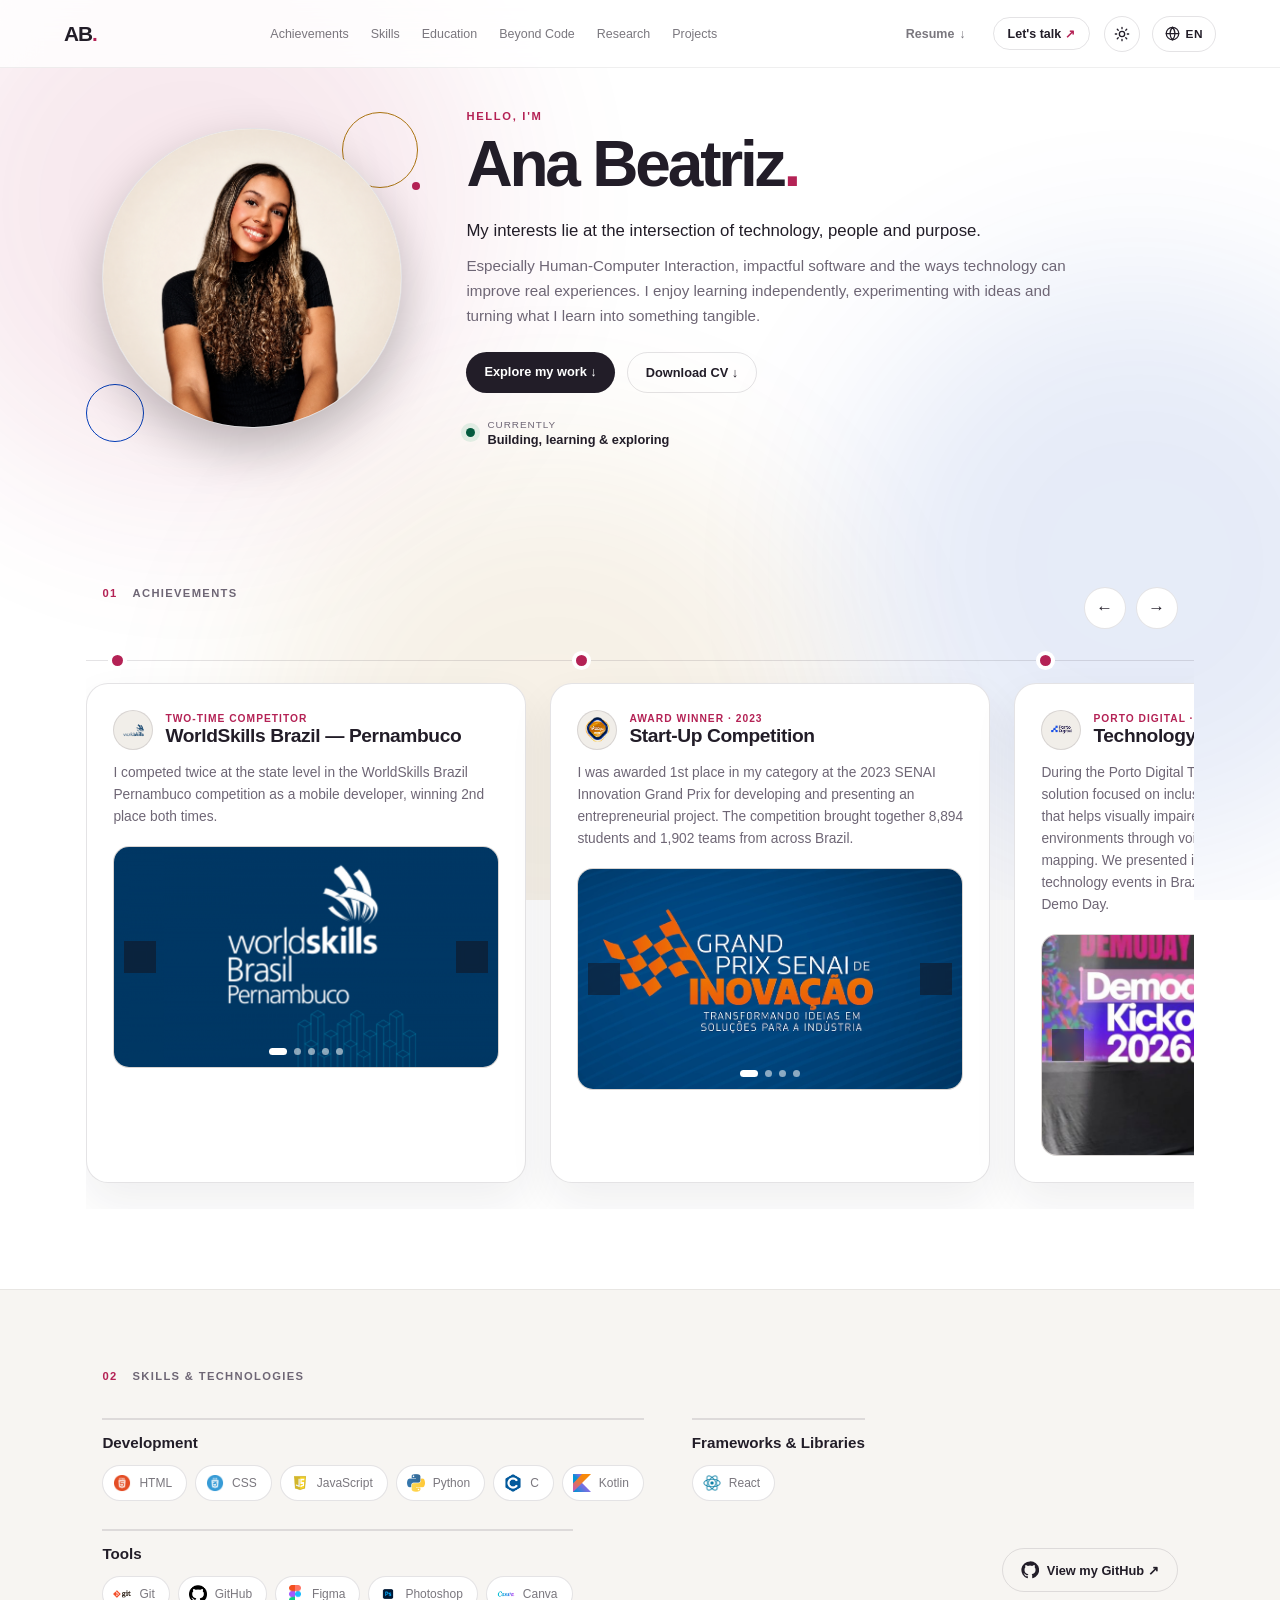
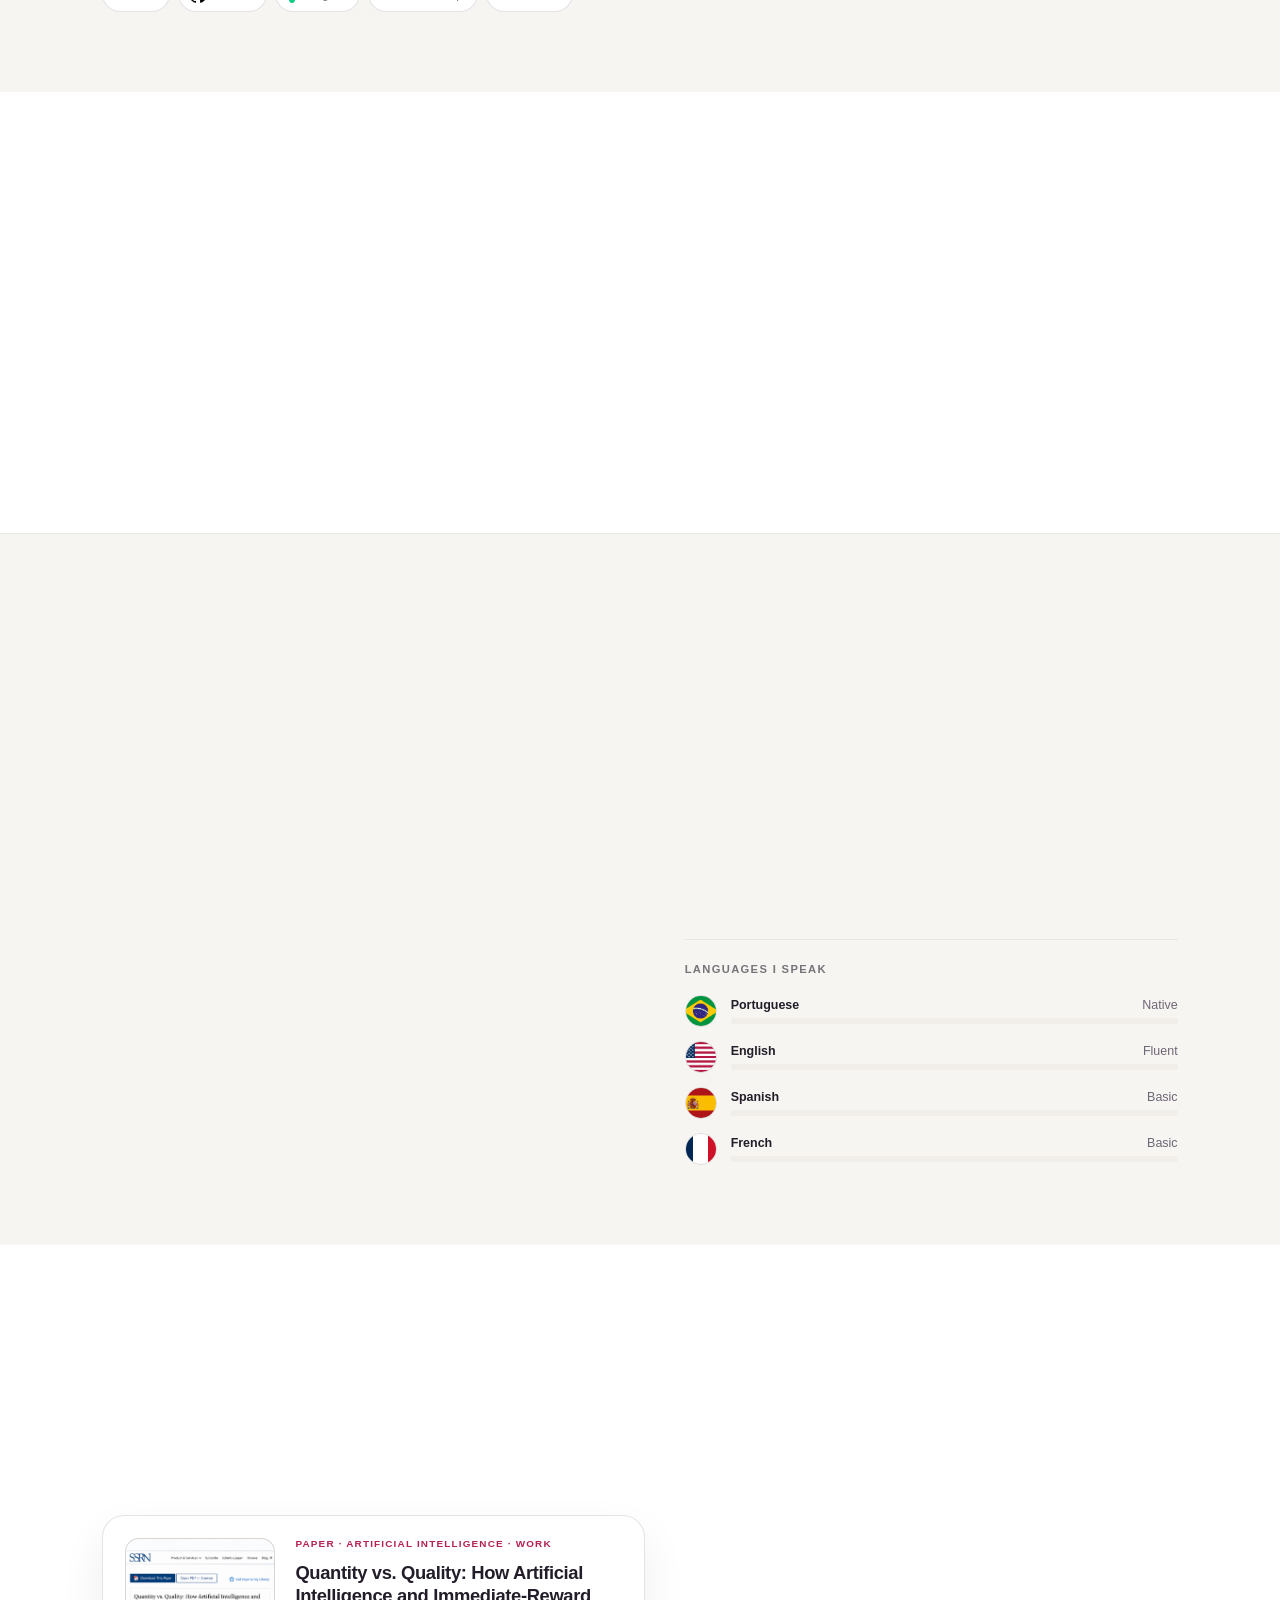
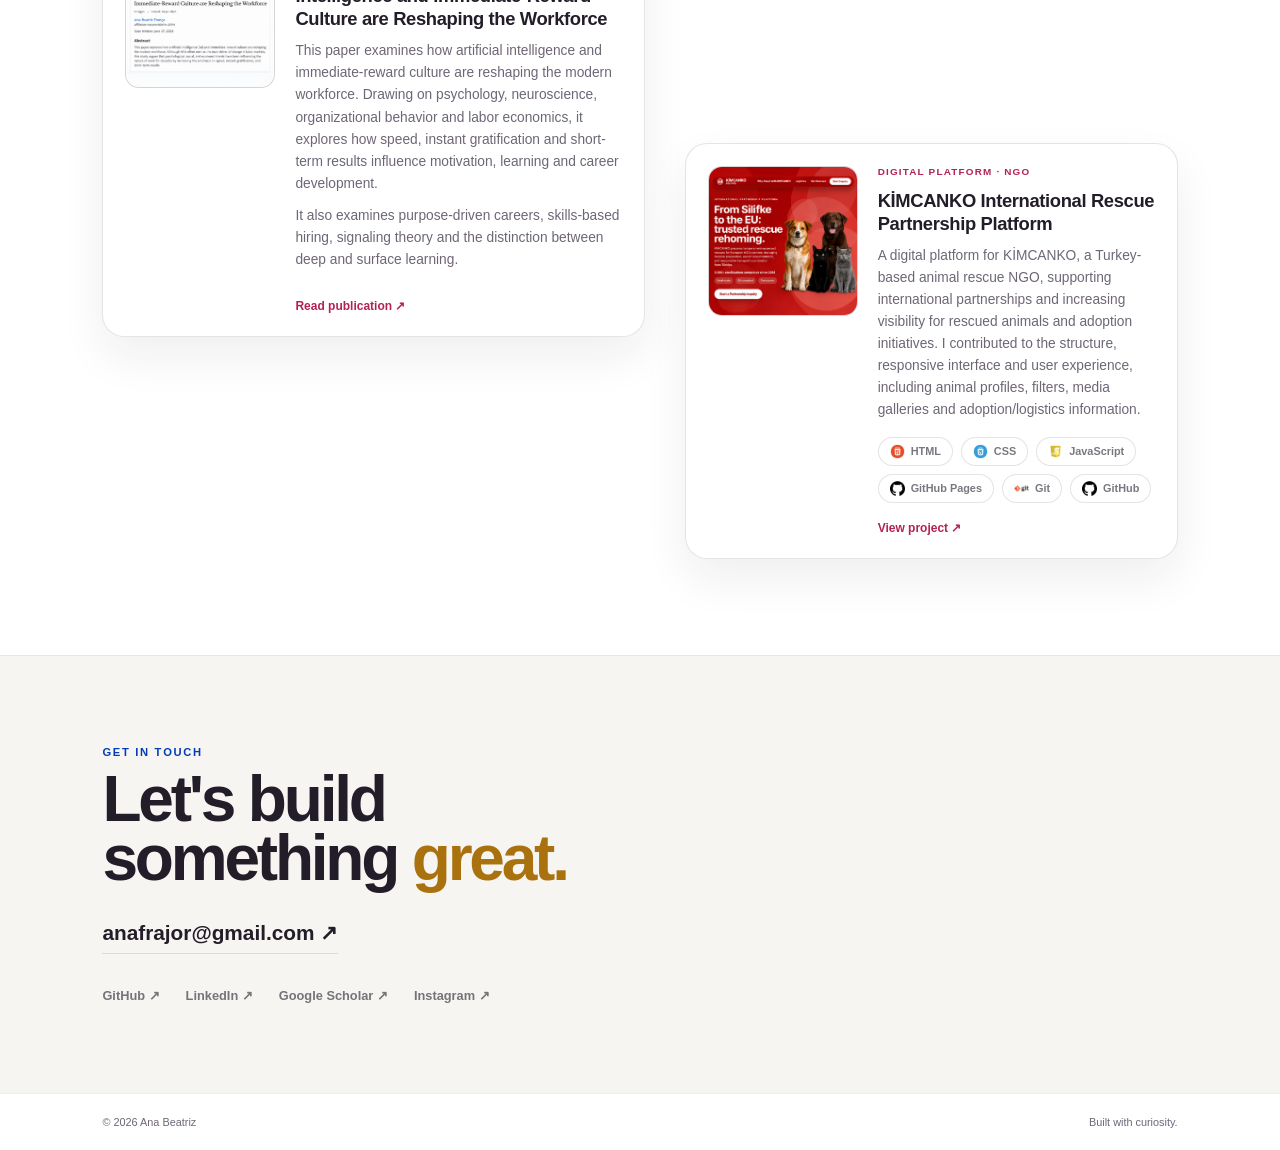
==== commit a07a09bf: "Updated Portfolio" ====
--- a/index.html
+++ b/index.html
@@ -214,7 +214,7 @@
         <article class="timeline-item">
         <div class="timeline-card">
             <div class="timeline-head">
-                <div class="timeline-logo"><img src="assets/logo%20demoday.png" alt="" loading="lazy"></div>
+                <div class="timeline-logo"><img src="assets/logodemoday.png" alt="" loading="lazy"></div>
                 <div>
                     <small>Porto Digital · Demo Day</small>
                     <h3>Technology Residency</h3>
@@ -259,8 +259,14 @@
                 to help them tackle the region's biggest challenges.
             </p>
 
-            <div class="photo-carousel photo-single">
-                <img src="assets/lala1.png" alt="LALA leadership camp" loading="lazy">
+            <div class="photo-carousel" data-carousel>
+                <div class="carousel-track">
+                    <div class="carousel-slide"><img src="assets/lala1.png" alt="LALA leadership camp" loading="lazy"></div>
+                    <div class="carousel-slide"><img src="assets/lala2.png" alt="LALA leadership camp" loading="lazy"></div>
+                </div>
+                <button class="carousel-btn prev" data-carousel-prev aria-label="Previous photo">←</button>
+                <button class="carousel-btn next" data-carousel-next aria-label="Next photo">→</button>
+                <div class="carousel-dots" data-carousel-dots></div>
             </div>
         </div>
         </article>
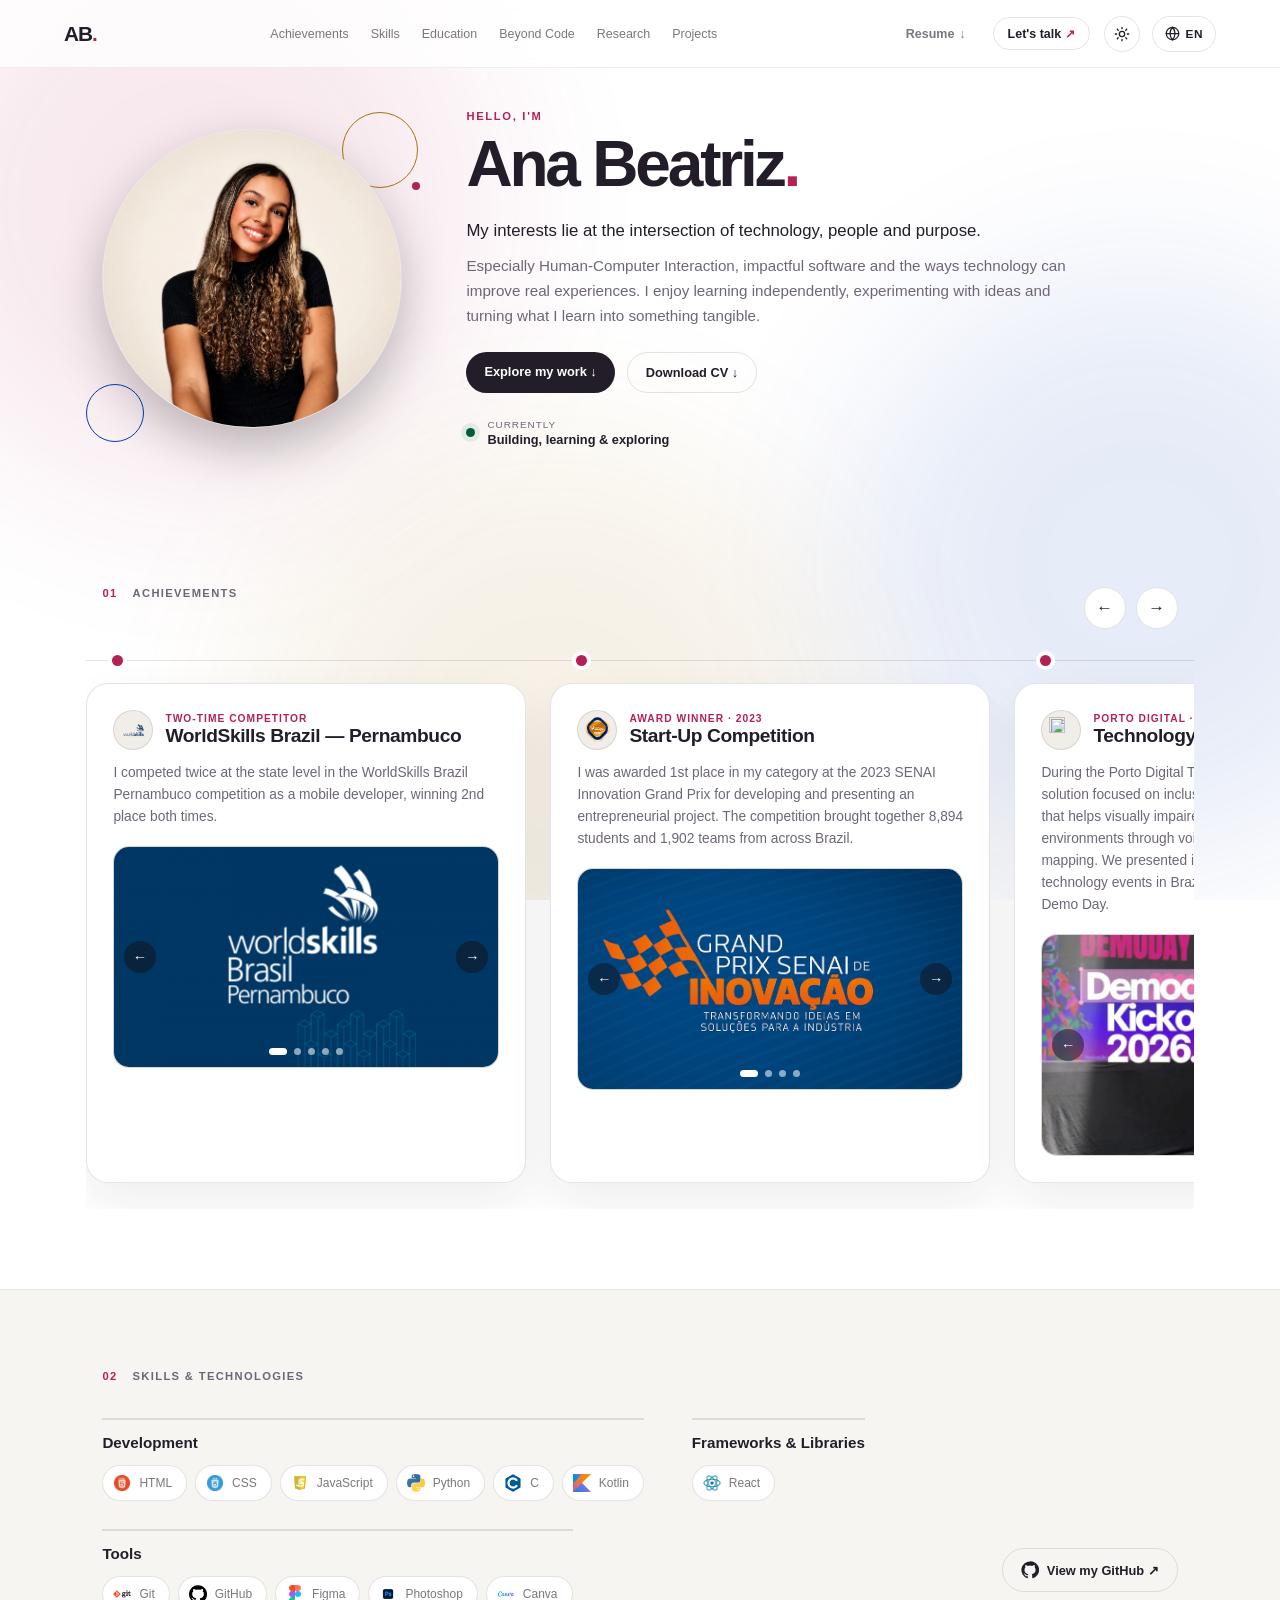
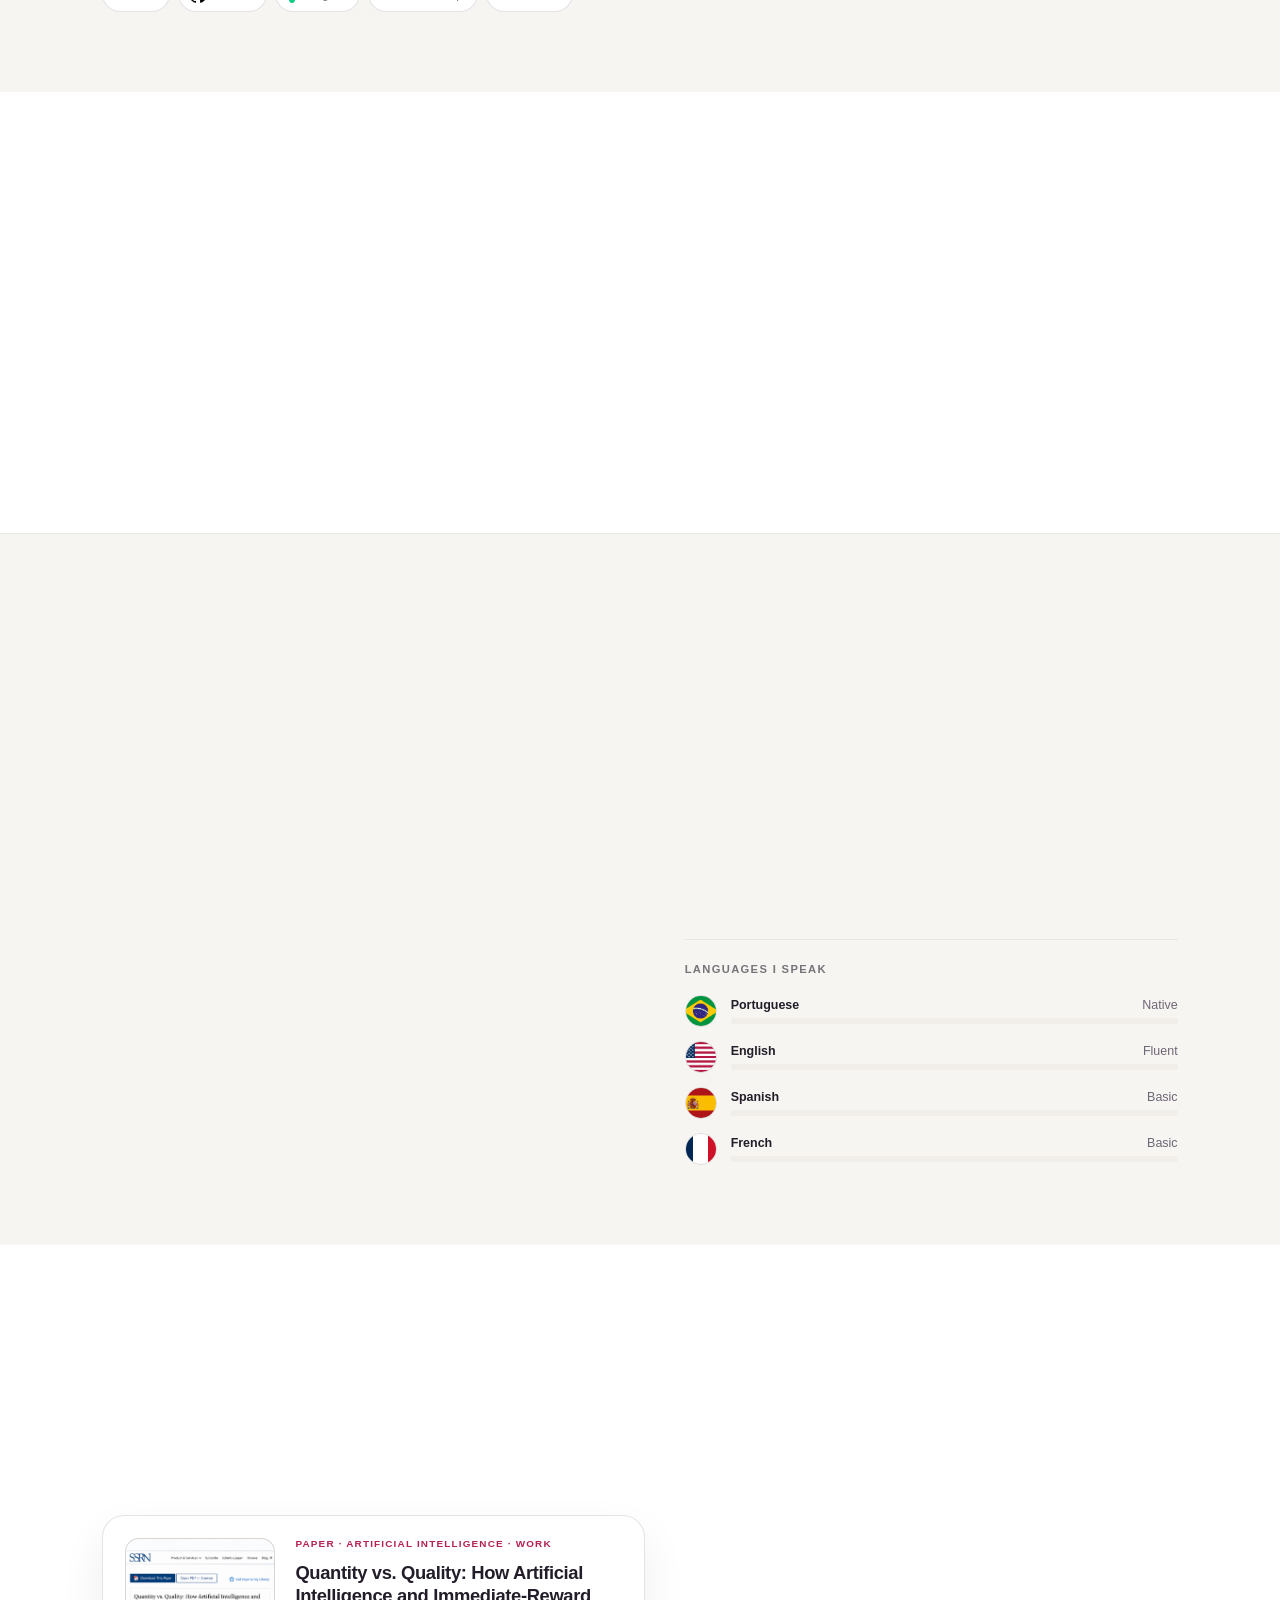
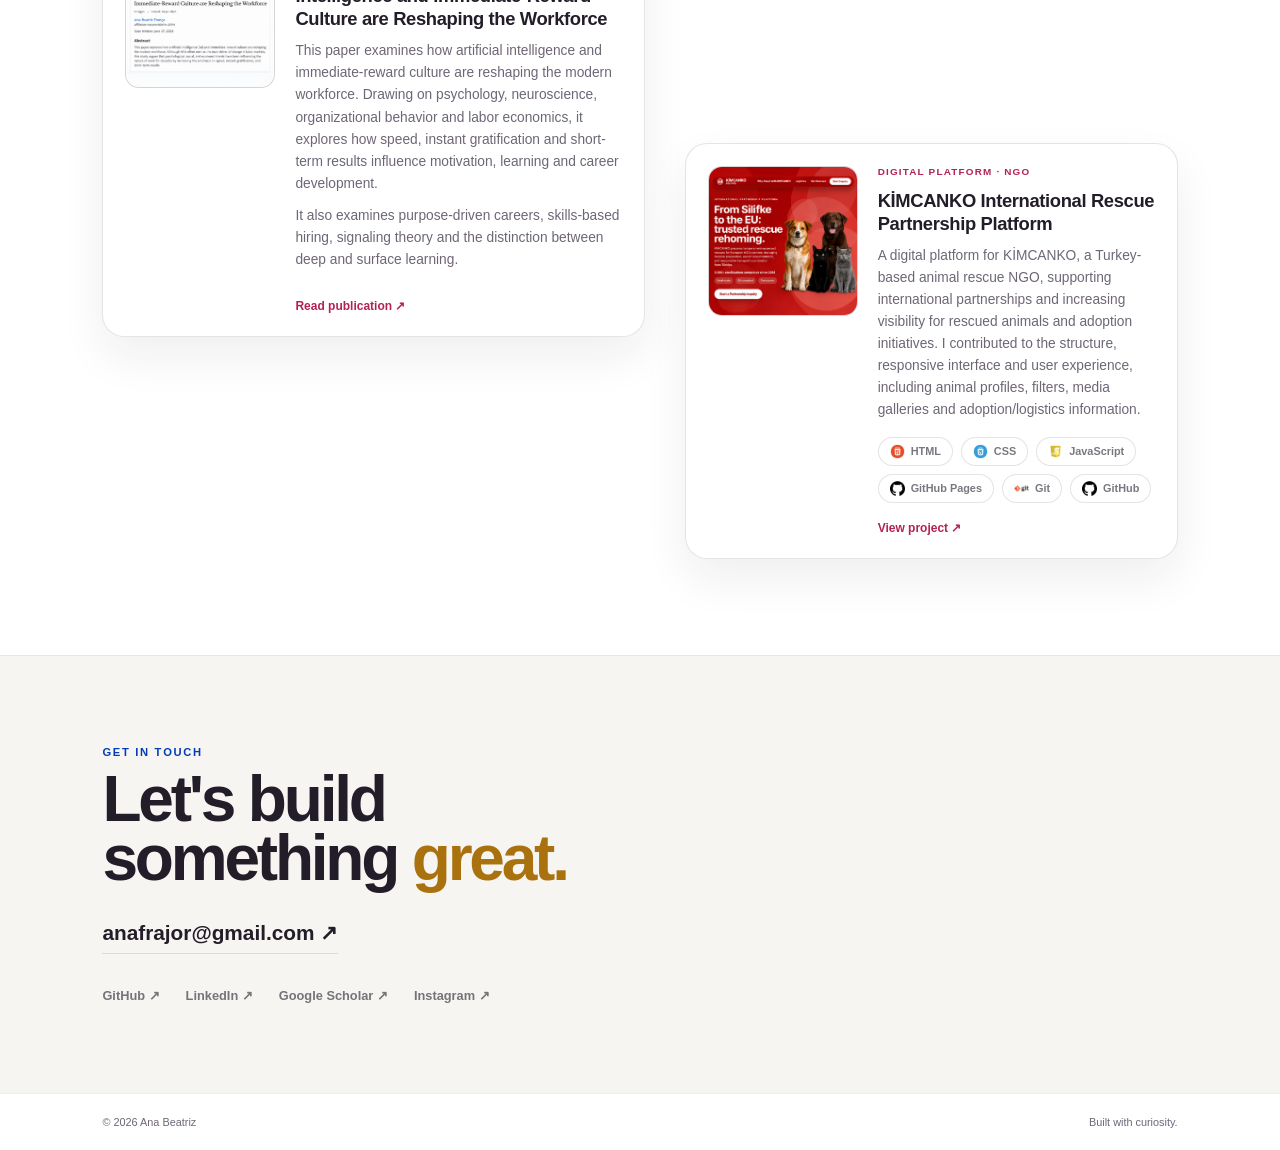
==== commit dc79624e: "CV in different languages -> upload enabled" ====
--- a/index.html
+++ b/index.html
@@ -42,7 +42,7 @@
     </nav>
 
     <div class="nav-actions">
-        <a href="assets/Ana-Beatriz-CV.pdf" class="nav-resume" download>Resume <span>↓</span></a>
+        <a href="assets/cvenglish.pdf" class="nav-resume cv-trigger" download>Resume <span>↓</span></a>
         <button class="nav-cta" id="openTalk" type="button">Let's talk <span>↗</span></button>
         <button class="theme-toggle" id="themeToggle" type="button" aria-label="Switch to dark mode">
             <svg class="icon-sun" viewBox="0 0 24 24" fill="none" stroke="currentColor" stroke-width="2" stroke-linecap="round" stroke-linejoin="round"><circle cx="12" cy="12" r="4"></circle><path d="M12 2v2M12 20v2M4.93 4.93l1.41 1.41M17.66 17.66l1.41 1.41M2 12h2M20 12h2M6.34 17.66l-1.41 1.41M19.07 4.93l-1.41 1.41"></path></svg>
@@ -74,7 +74,7 @@
     <a href="#research">Research</a>
     <a href="#projects">Projects</a>
     <a href="#contact">Contact</a>
-    <a href="assets/Ana-Beatriz-CV.pdf" download>Resume ↓</a>
+    <a href="assets/cvenglish.pdf" class="cv-trigger" download>Resume ↓</a>
 
     <button class="mobile-theme-toggle" id="mobileThemeToggle" type="button">
         <svg class="icon-sun" viewBox="0 0 24 24" fill="none" stroke="currentColor" stroke-width="2" stroke-linecap="round" stroke-linejoin="round"><circle cx="12" cy="12" r="4"></circle><path d="M12 2v2M12 20v2M4.93 4.93l1.41 1.41M17.66 17.66l1.41 1.41M2 12h2M20 12h2M6.34 17.66l-1.41 1.41M19.07 4.93l-1.41 1.41"></path></svg>
@@ -125,7 +125,7 @@
 
         <div class="hero-buttons fade-up">
             <a href="#achievements" class="button button-primary">Explore my work <span>↓</span></a>
-            <a href="assets/Ana-Beatriz-CV.pdf" class="button button-secondary" download>Download CV <span>↓</span></a>
+            <a href="assets/cvenglish.pdf" class="button button-secondary cv-trigger" download>Download CV <span>↓</span></a>
         </div>
 
         <div class="currently fade-up">
@@ -214,7 +214,7 @@
         <article class="timeline-item">
         <div class="timeline-card">
             <div class="timeline-head">
-                <div class="timeline-logo"><img src="assets/logodemoday.png" alt="" loading="lazy"></div>
+                <div class="timeline-logo"><img src="assets/logo%20demoday.png" alt="" loading="lazy"></div>
                 <div>
                     <small>Porto Digital · Demo Day</small>
                     <h3>Technology Residency</h3>
@@ -568,6 +568,29 @@
     <p>© 2026 Ana Beatriz</p>
     <p>Built with curiosity.</p>
 </footer>
+
+
+<!-- ================= CV MODAL ================= -->
+<div class="cv-modal" id="cvModal" aria-hidden="true">
+    <div class="cv-modal-content" role="dialog" aria-modal="true" aria-labelledby="cvTitle">
+        <button class="close-talk" id="closeCv" type="button" aria-label="Close">×</button>
+
+        <p class="cv-kicker">Download CV</p>
+        <h2 id="cvTitle">Choose a language</h2>
+
+        <a class="cv-option" href="assets/cvenglish.pdf" download>
+            <img class="flag" src="assets/english.png" alt="" loading="lazy">
+            <span>CV in English</span>
+            <em>PDF ↓</em>
+        </a>
+
+        <a class="cv-option" href="assets/cvportugues.pdf" download>
+            <img class="flag" src="assets/portuguese.png" alt="" loading="lazy">
+            <span>CV in Portuguese</span>
+            <em>PDF ↓</em>
+        </a>
+    </div>
+</div>
 
 
 <!-- ================= LET'S TALK MODAL ================= -->
--- a/style.css
+++ b/style.css
@@ -308,4 +308,15 @@
 .mobile-lang button.active{border-color:var(--pink);color:var(--pink)}
 .section-label b{font-weight:inherit}
 .photo-single img{width:100%;height:220px;object-fit:cover}
-@media (max-width:600px){.photo-single img{height:190px}}+@media (max-width:600px){.photo-single img{height:190px}}
+
+/* ========== CV MODAL ========== */
+.cv-modal{position:fixed;inset:0;z-index:2100;display:none;align-items:center;justify-content:center;padding:24px;background:rgba(4,6,12,.8);backdrop-filter:blur(10px)}
+.cv-modal.active{display:flex}
+.cv-modal-content{position:relative;width:min(420px,100%);padding:44px 34px 34px;border-radius:25px;color:var(--text);background:var(--bg-elevated);border:1px solid var(--border)}
+.cv-kicker{margin-bottom:10px;color:var(--pink);font-size:.68rem;font-weight:700;letter-spacing:.14em;text-transform:uppercase}
+.cv-modal-content h2{margin-bottom:22px;font-size:1.7rem;line-height:1.1;letter-spacing:-.03em;font-weight:800}
+.cv-option{display:flex;align-items:center;gap:14px;margin-top:12px;padding:14px 18px;border:1px solid var(--border);border-radius:16px;font-weight:600;transition:border-color .2s,transform .2s,background .2s}
+.cv-option:hover{border-color:var(--pink);transform:translateY(-2px);background:var(--bg-elevated-2)}
+.cv-option span{flex:1}
+.cv-option em{font-style:normal;color:var(--pink);font-size:.75rem;font-weight:700}
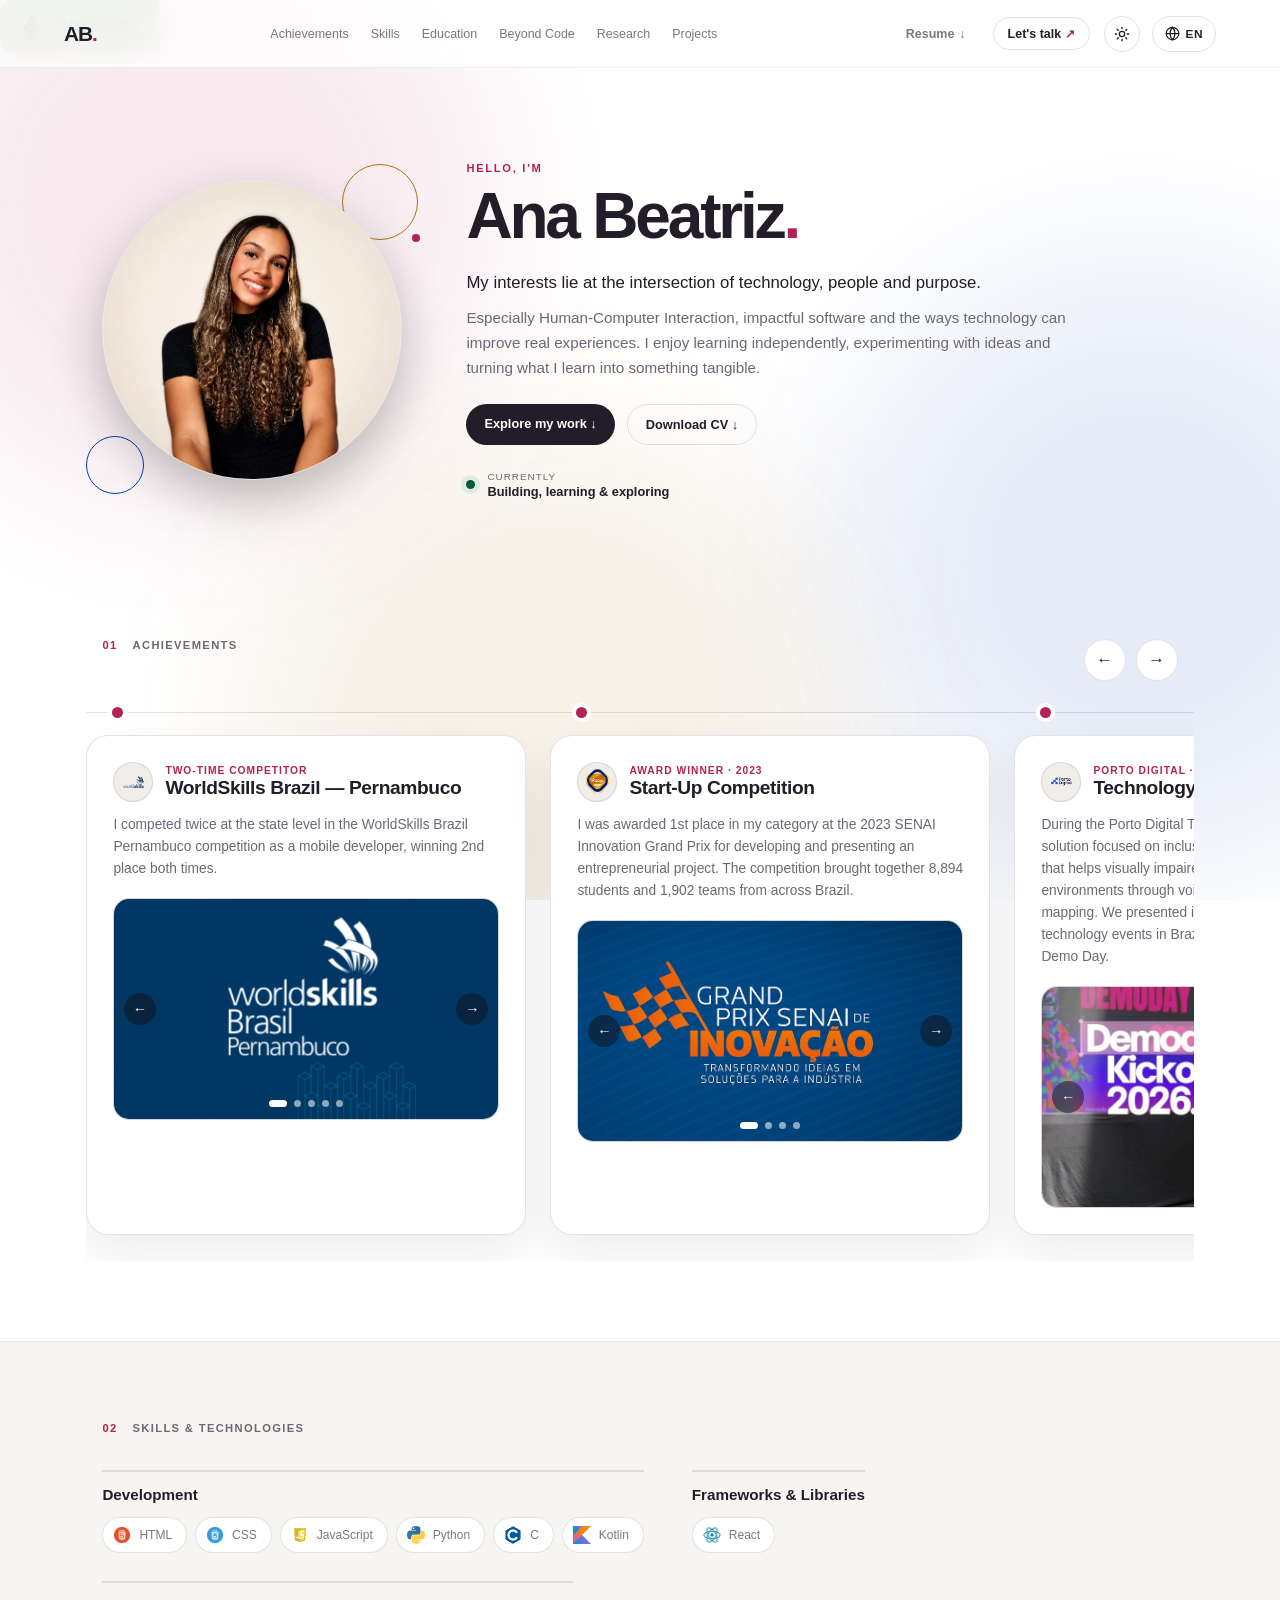
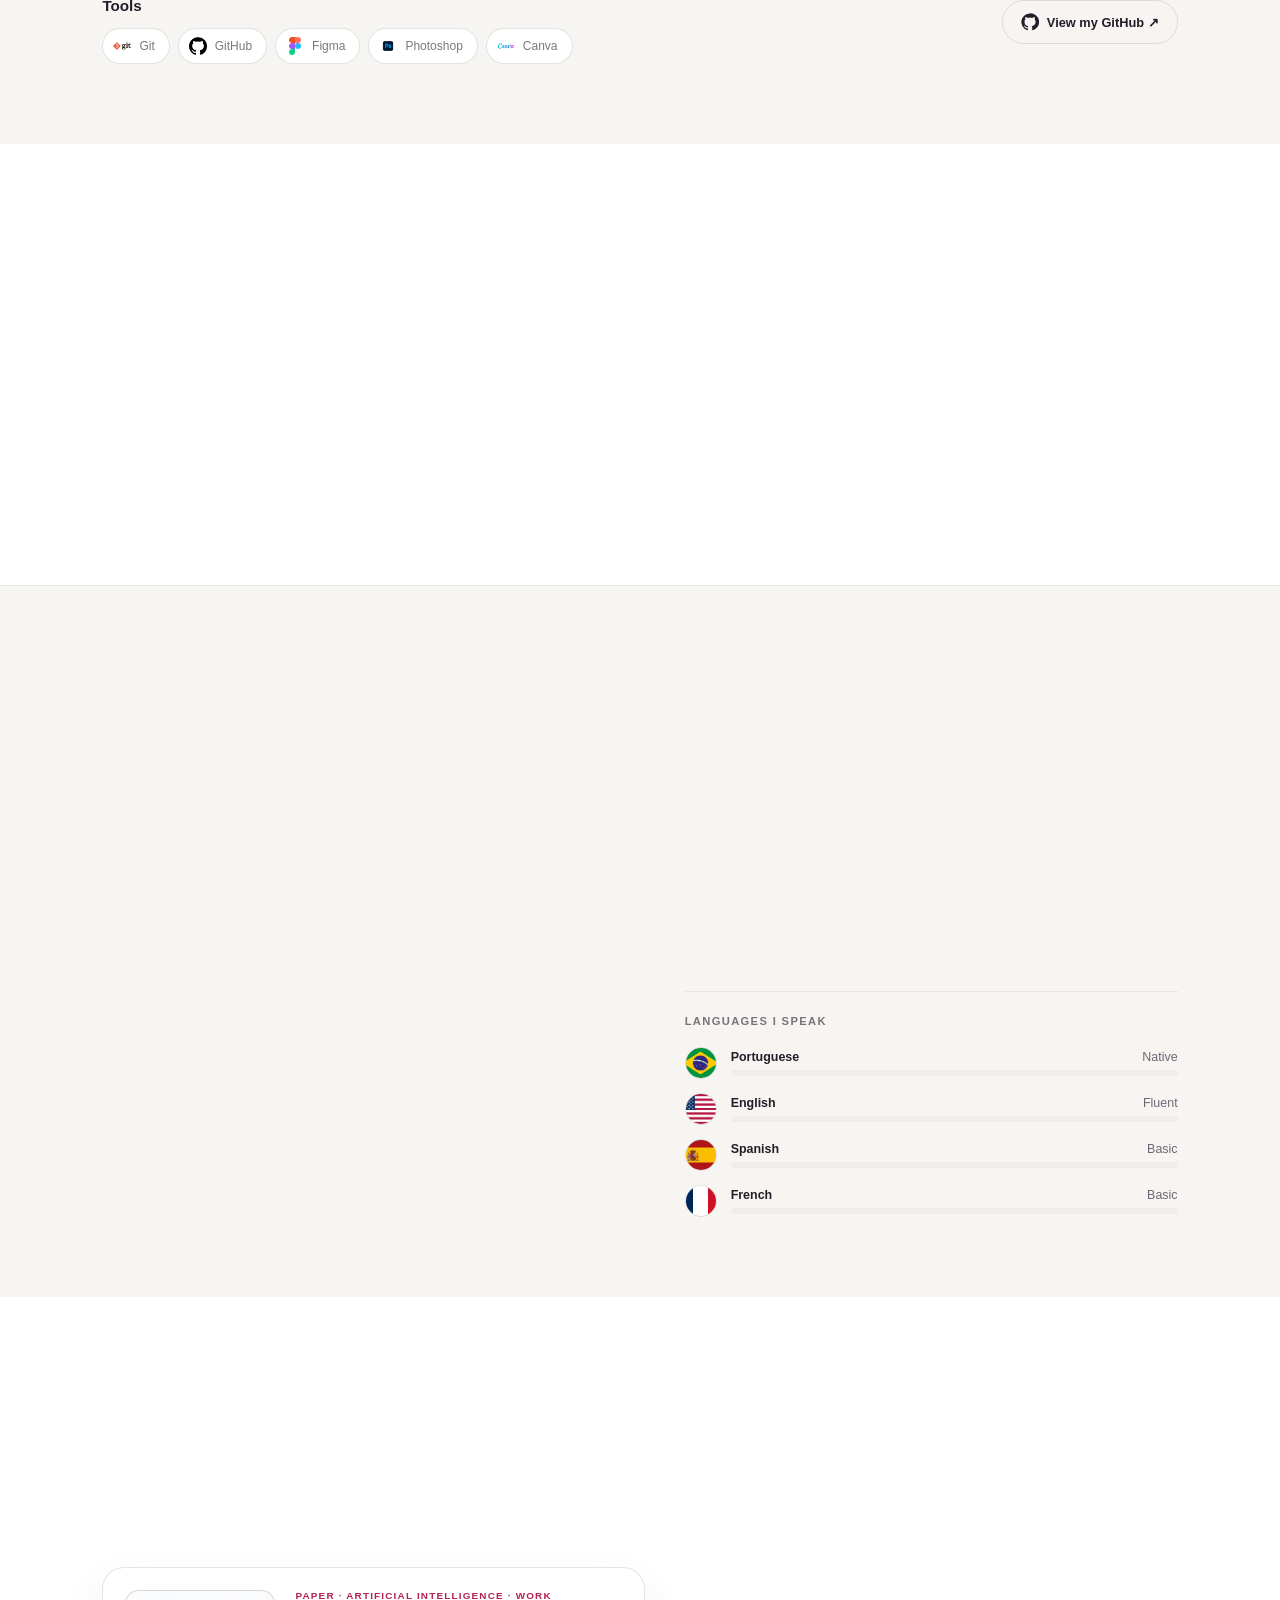
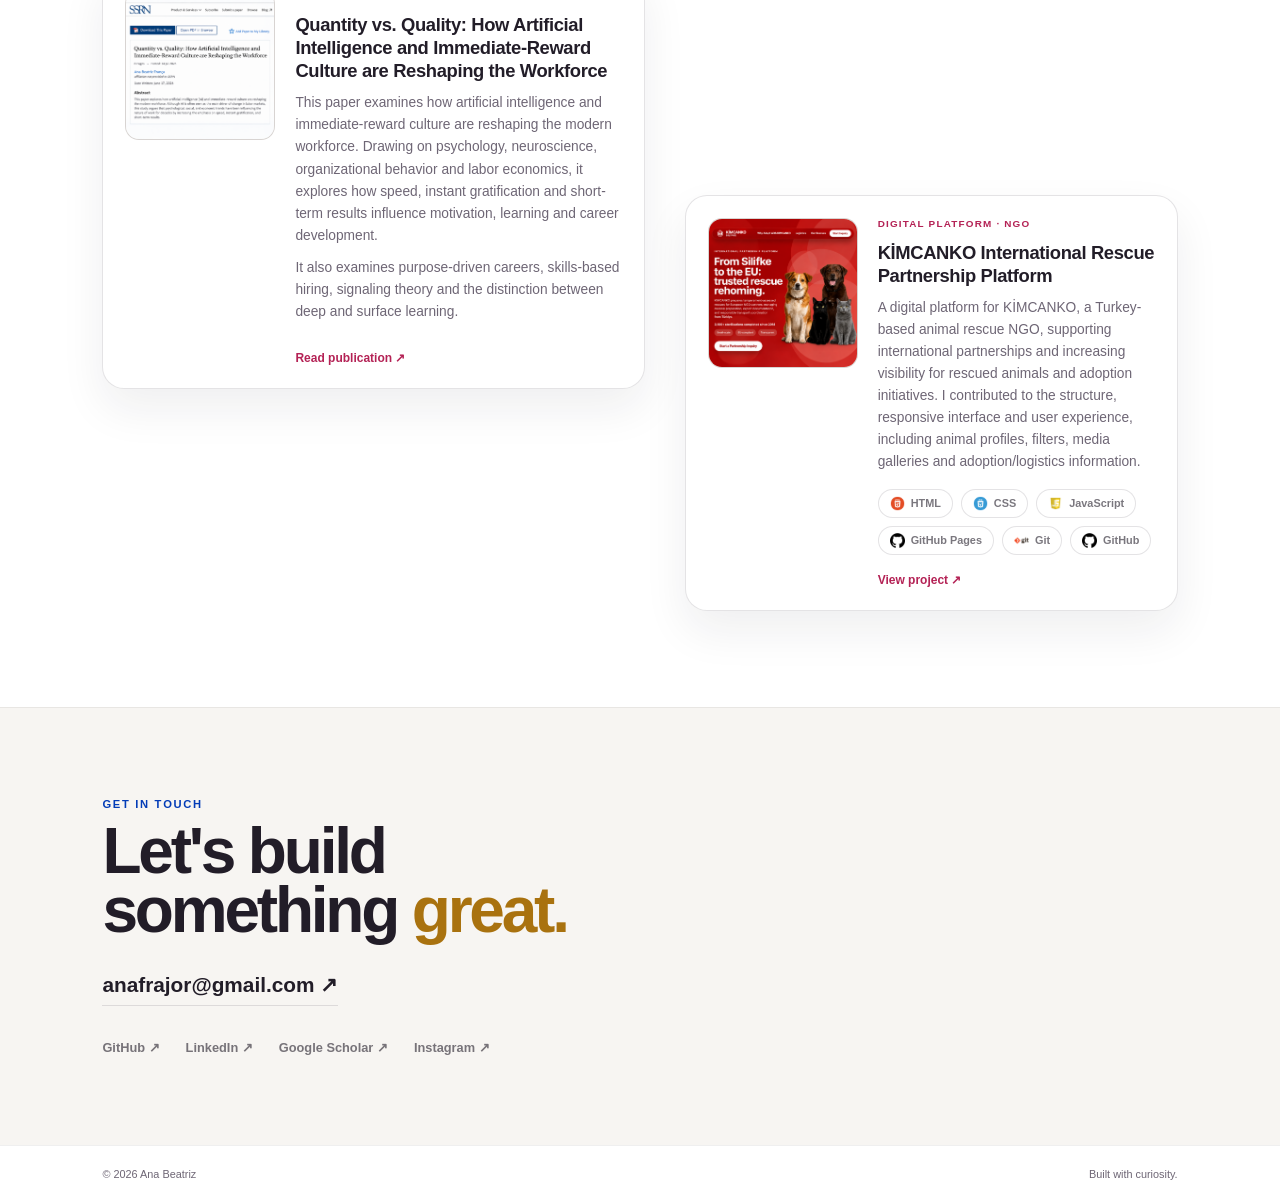
==== commit b54b3ff6: "technology residency logo fixed" ====
--- a/index.html
+++ b/index.html
@@ -28,6 +28,11 @@
     <div class="ambient-glow glow-3"></div>
 </div>
 
+<div class="project-tag">
+    <img src="assets/profile.png" alt="Ana Beatriz">
+    <span>Ana Beatriz</span>
+</div>
+
 <!-- ================= NAVIGATION ================= -->
 <header class="navbar">
     <a href="#home" class="logo">AB<span>.</span></a>
@@ -214,7 +219,7 @@
         <article class="timeline-item">
         <div class="timeline-card">
             <div class="timeline-head">
-                <div class="timeline-logo"><img src="assets/logo%20demoday.png" alt="" loading="lazy"></div>
+                <div class="timeline-logo"><img src="assets/logodemoday.png" alt="" loading="lazy"></div>
                 <div>
                     <small>Porto Digital · Demo Day</small>
                     <h3>Technology Residency</h3>
--- a/style.css
+++ b/style.css
@@ -319,4 +319,23 @@
 .cv-option{display:flex;align-items:center;gap:14px;margin-top:12px;padding:14px 18px;border:1px solid var(--border);border-radius:16px;font-weight:600;transition:border-color .2s,transform .2s,background .2s}
 .cv-option:hover{border-color:var(--pink);transform:translateY(-2px);background:var(--bg-elevated-2)}
 .cv-option span{flex:1}
-.cv-option em{font-style:normal;color:var(--pink);font-size:.75rem;font-weight:700}+.cv-option em{font-style:normal;color:var(--pink);font-size:.75rem;font-weight:700}
+
+.project-tag {
+    display: inline-flex;
+    align-items: center;
+    gap: 12px;
+    padding: 12px 18px;
+    background: #c5dfc5;
+    border-radius: 12px 0 0 12px;
+    font-size: 16px;
+    color: #252525;
+}
+
+.project-tag img {
+    width: 28px;
+    height: 28px;
+    border-radius: 50%;
+    object-fit: cover;
+    object-position: center;
+}
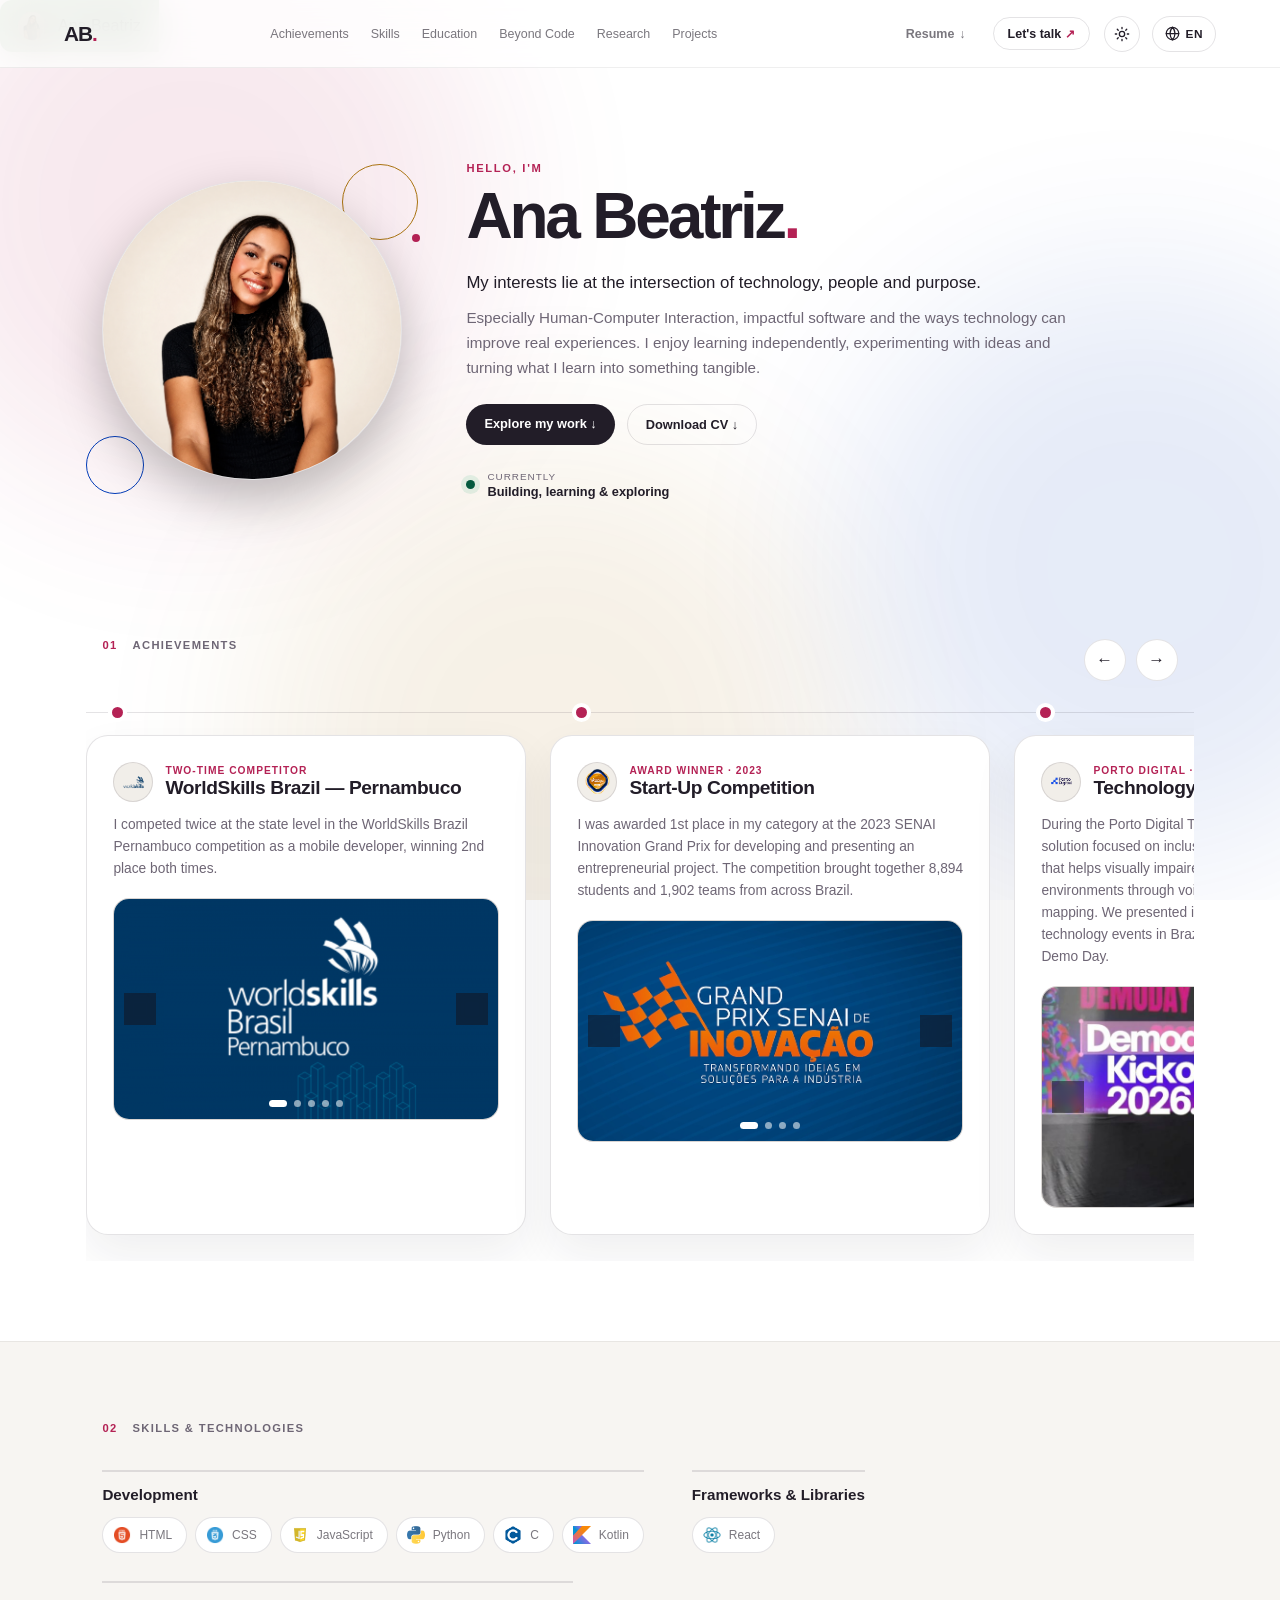
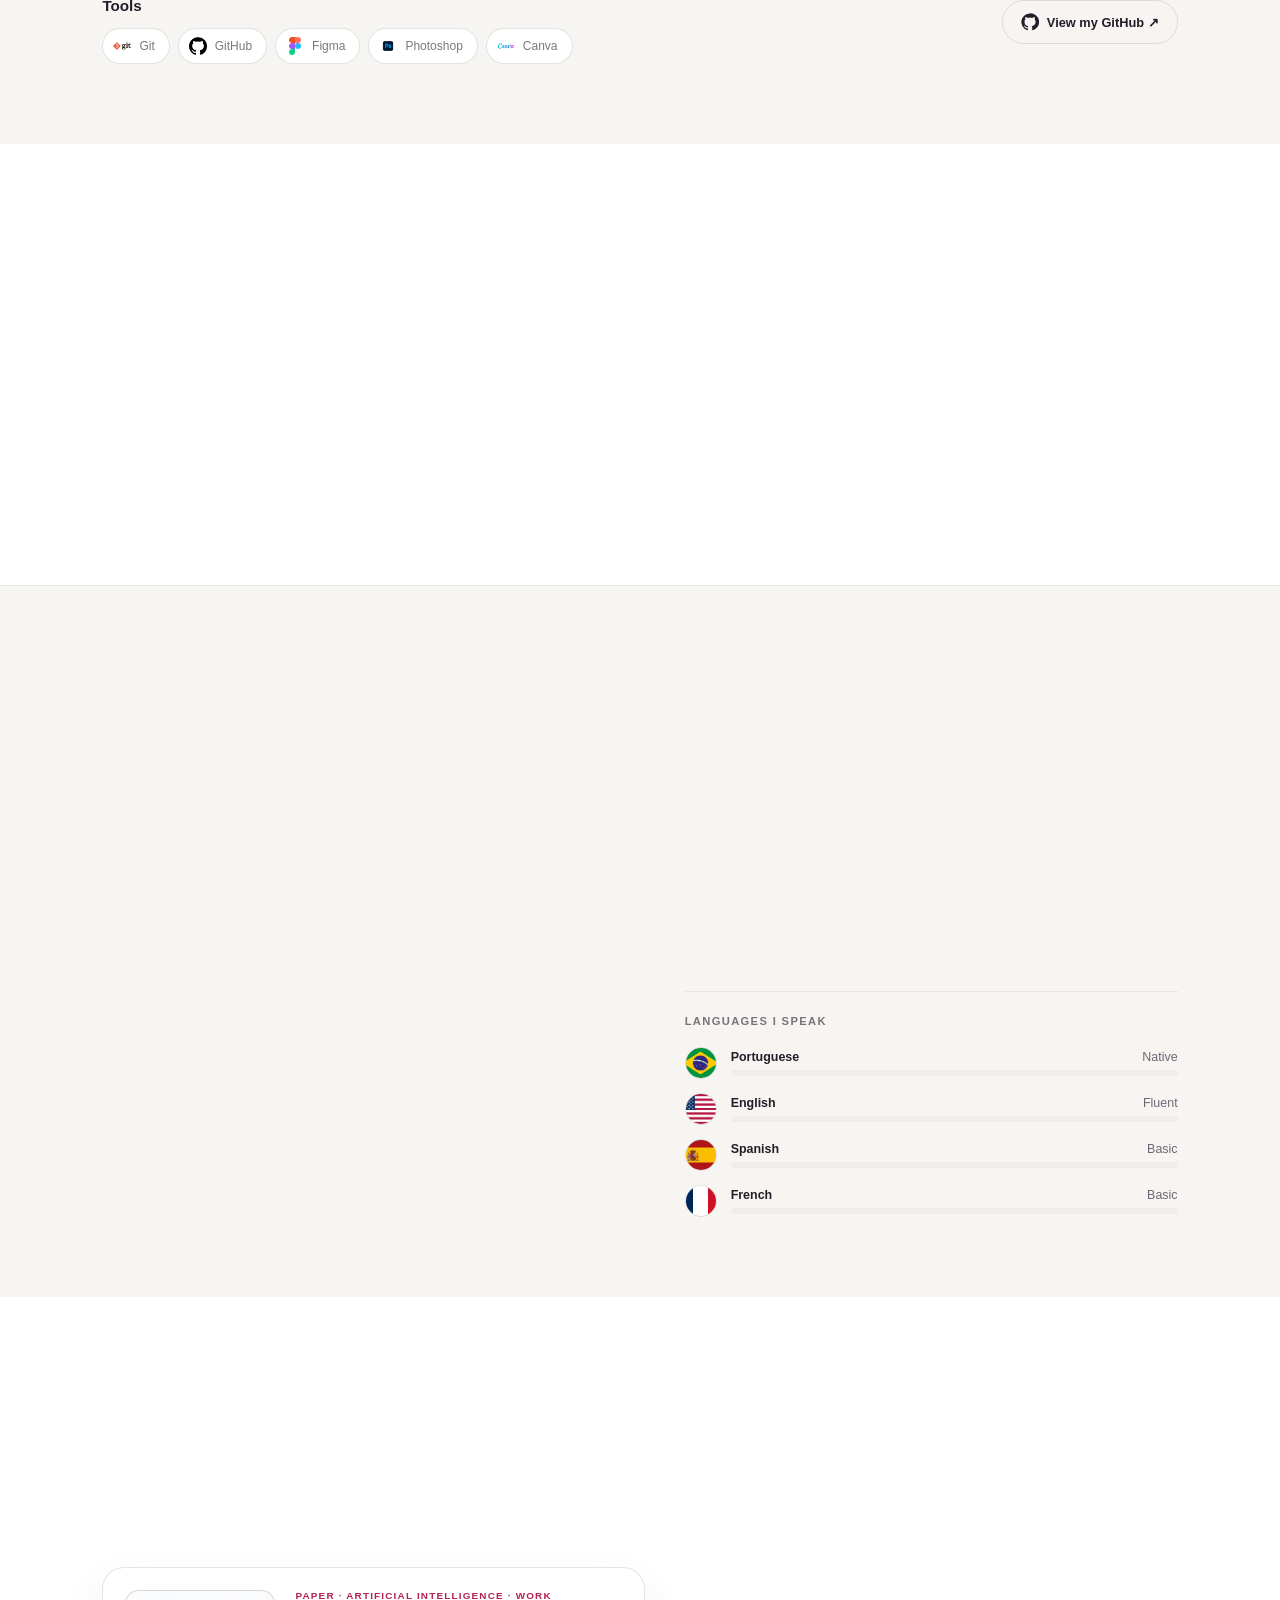
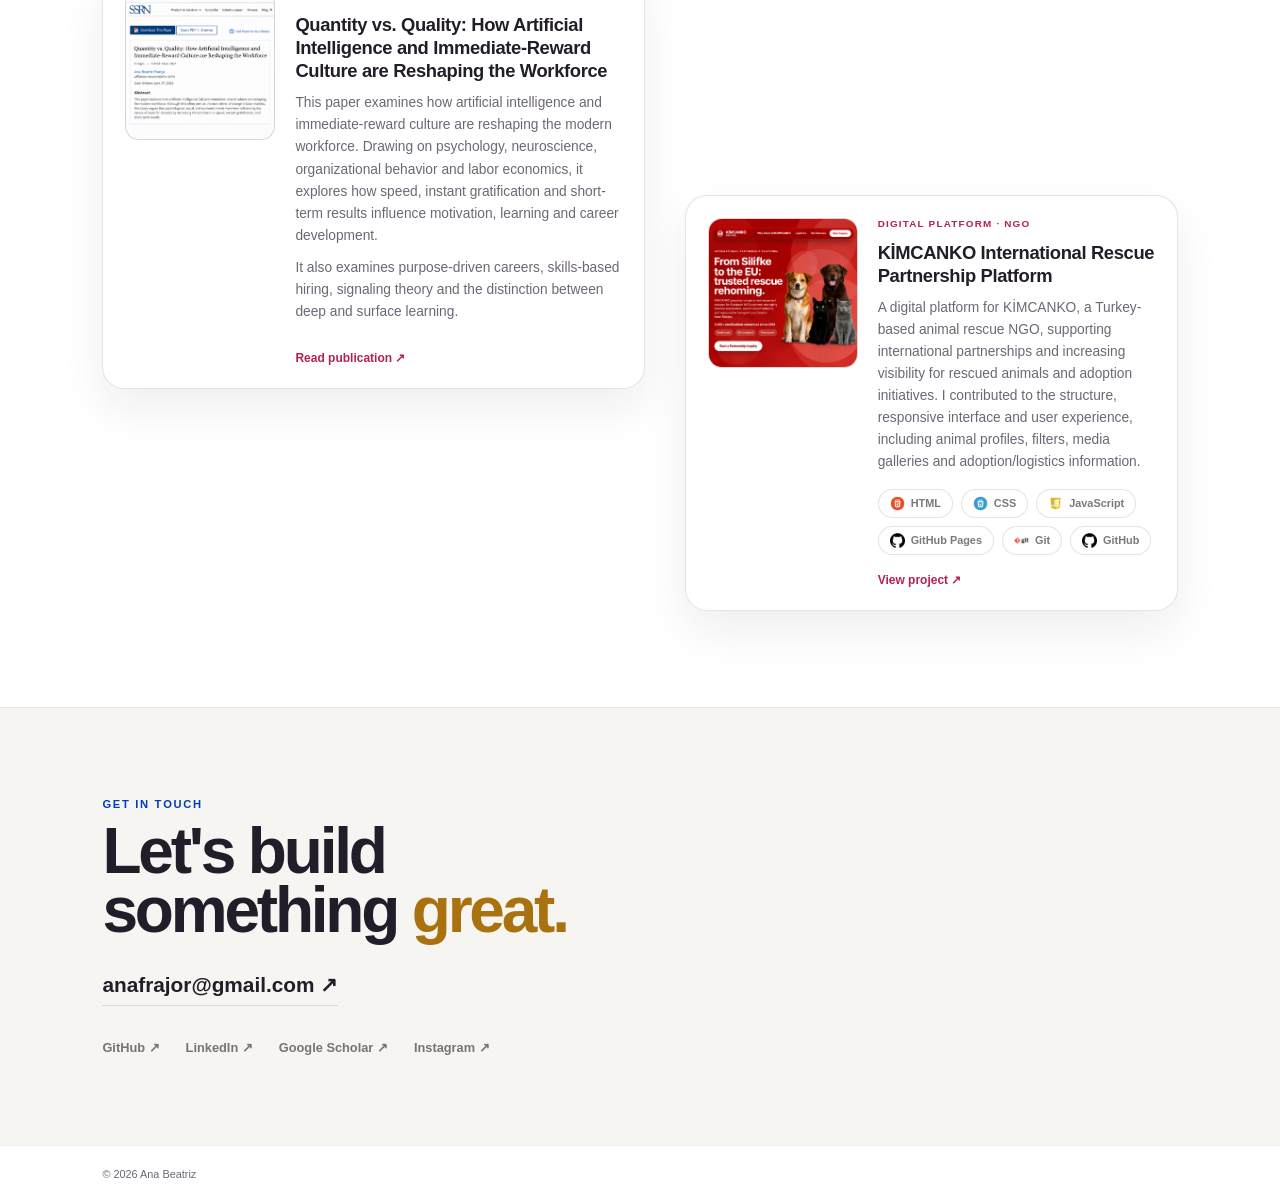
==== commit d9667a3d: "footer edited" ====
--- a/index.html
+++ b/index.html
@@ -571,7 +571,6 @@
 <!-- ================= FOOTER ================= -->
 <footer>
     <p>© 2026 Ana Beatriz</p>
-    <p>Built with curiosity.</p>
 </footer>
 
 
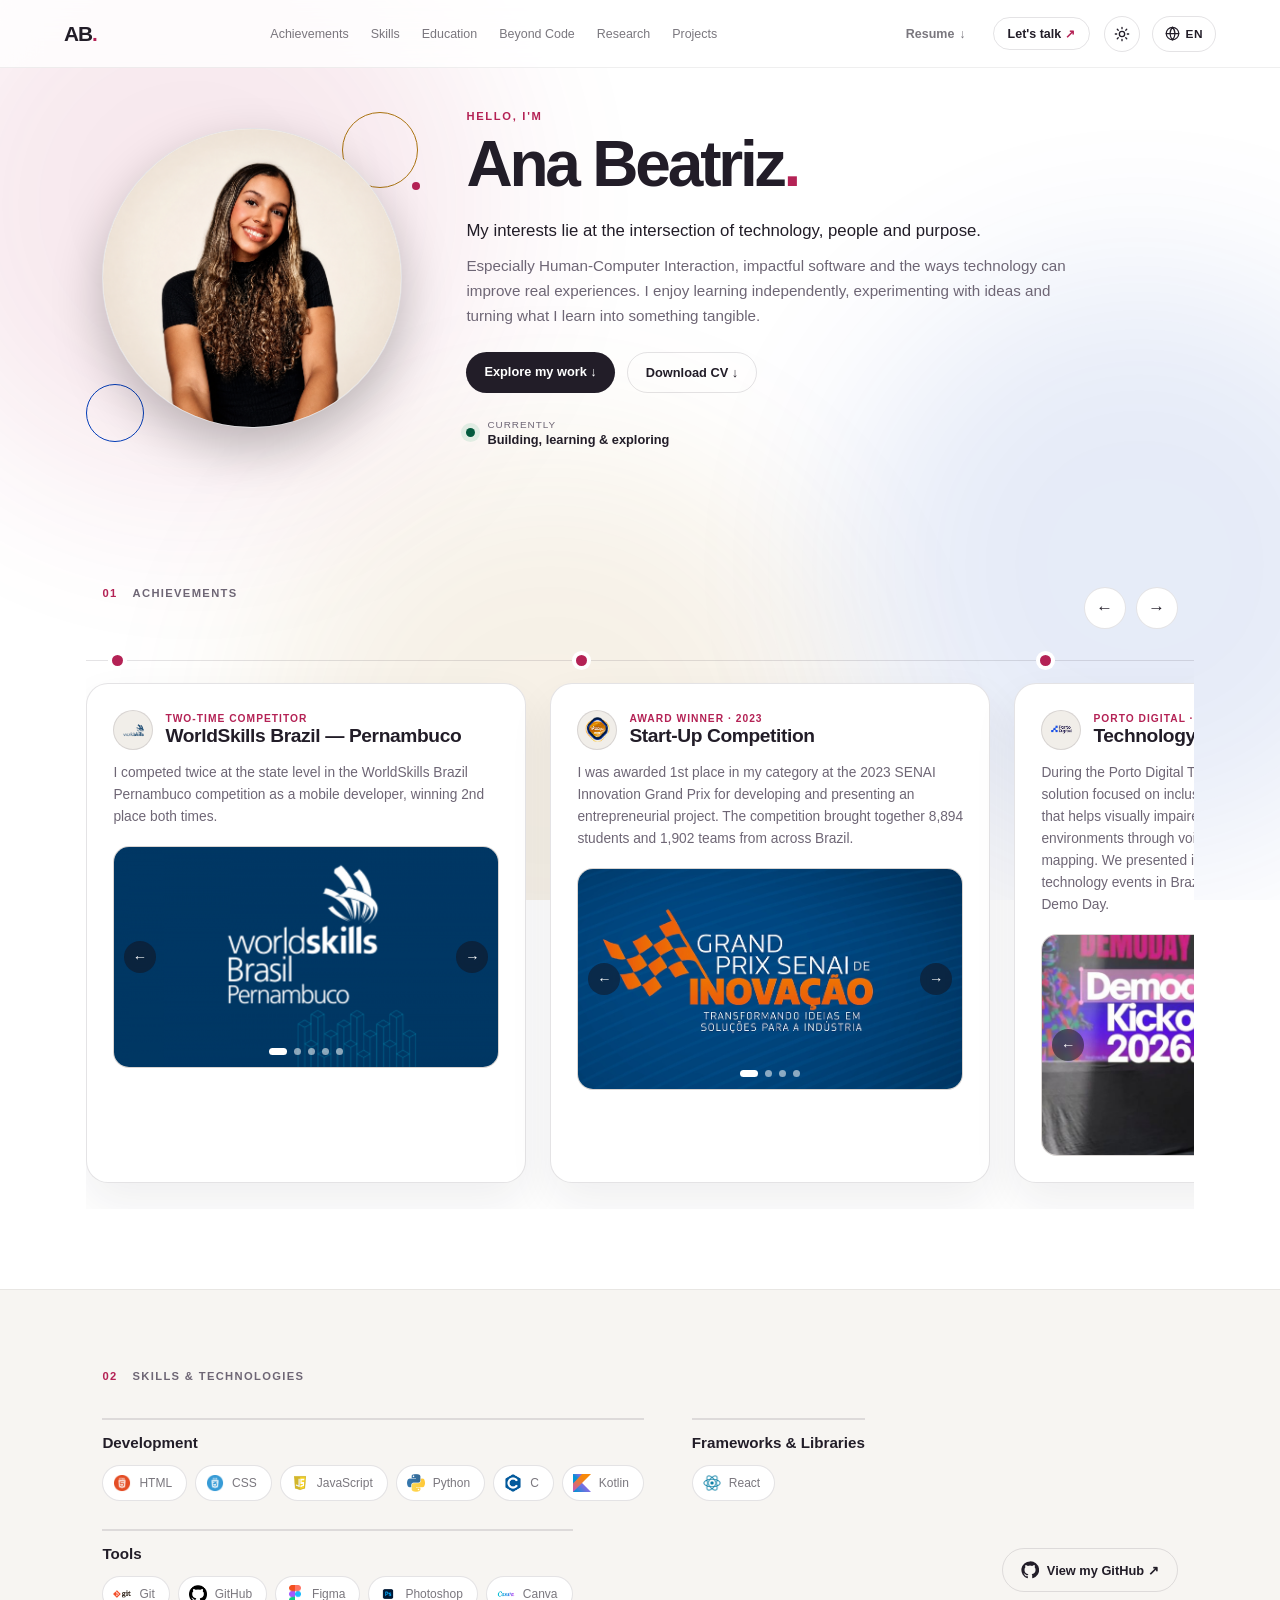
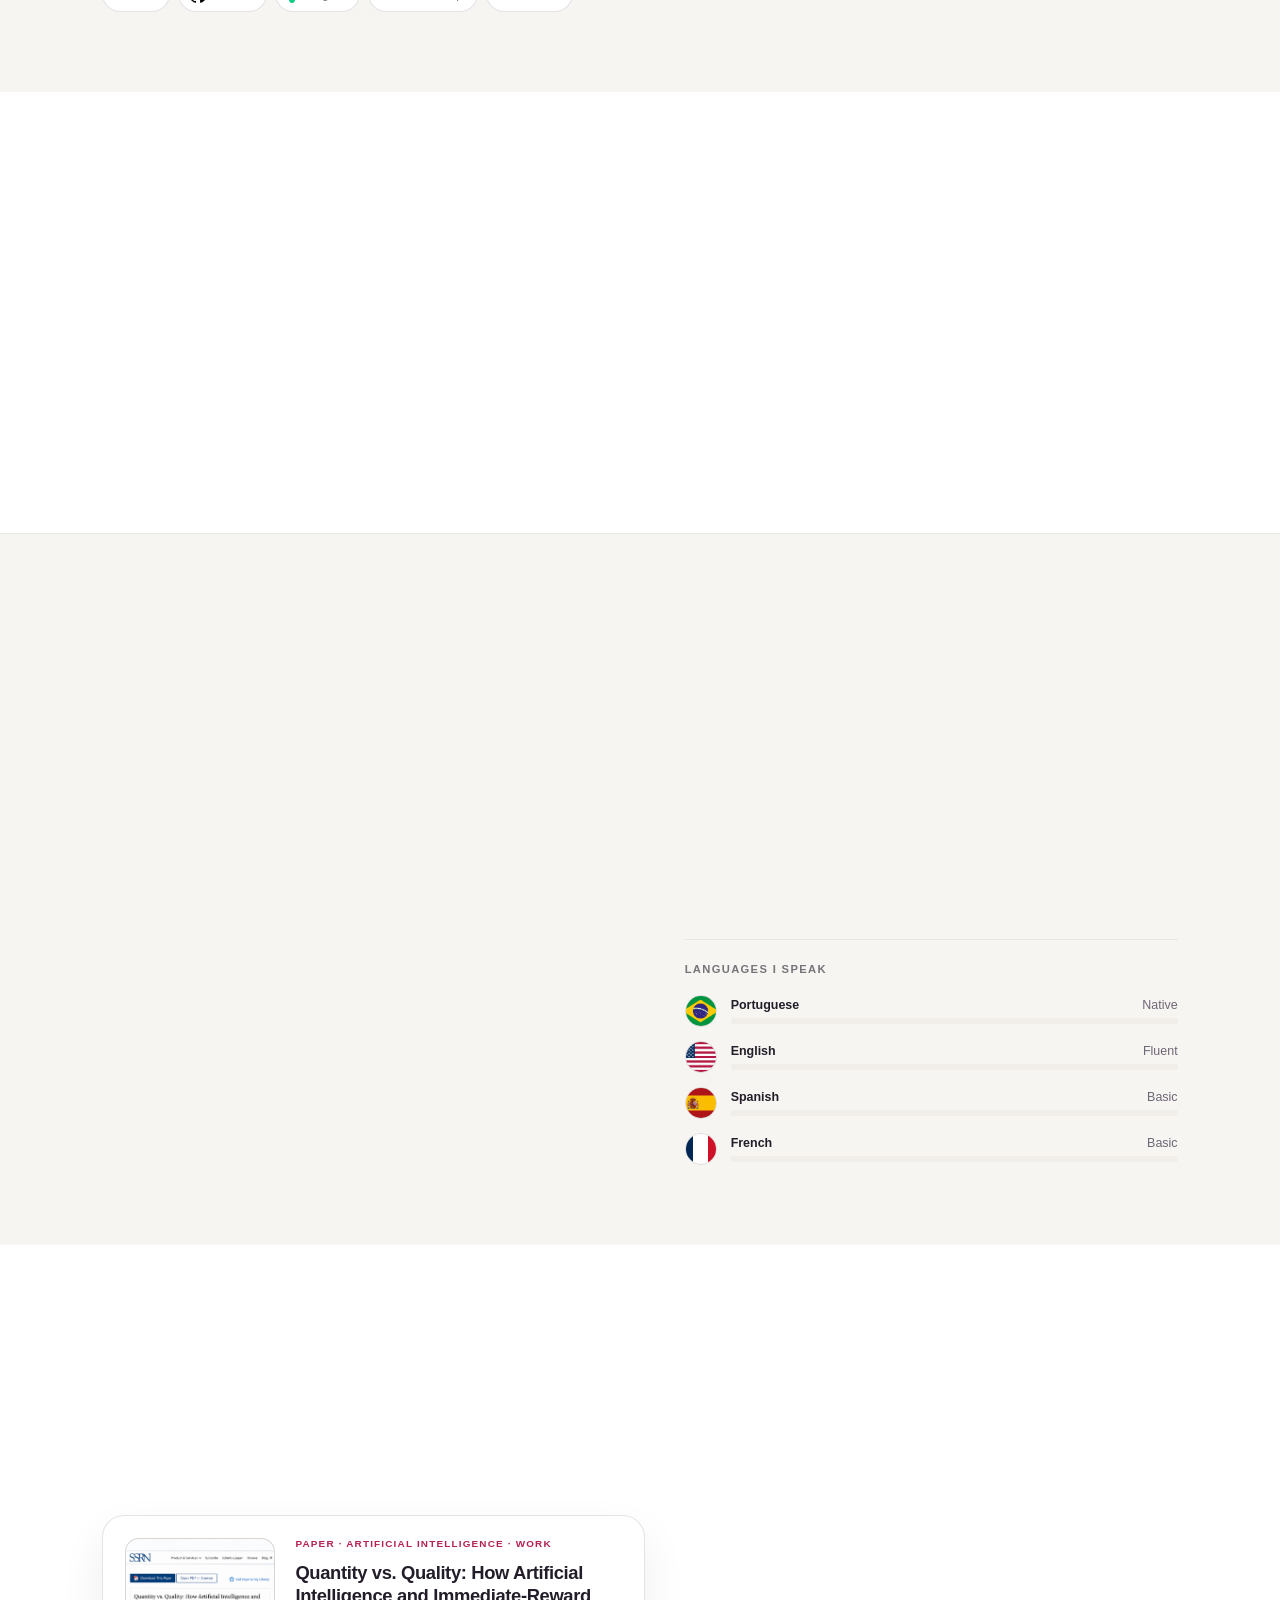
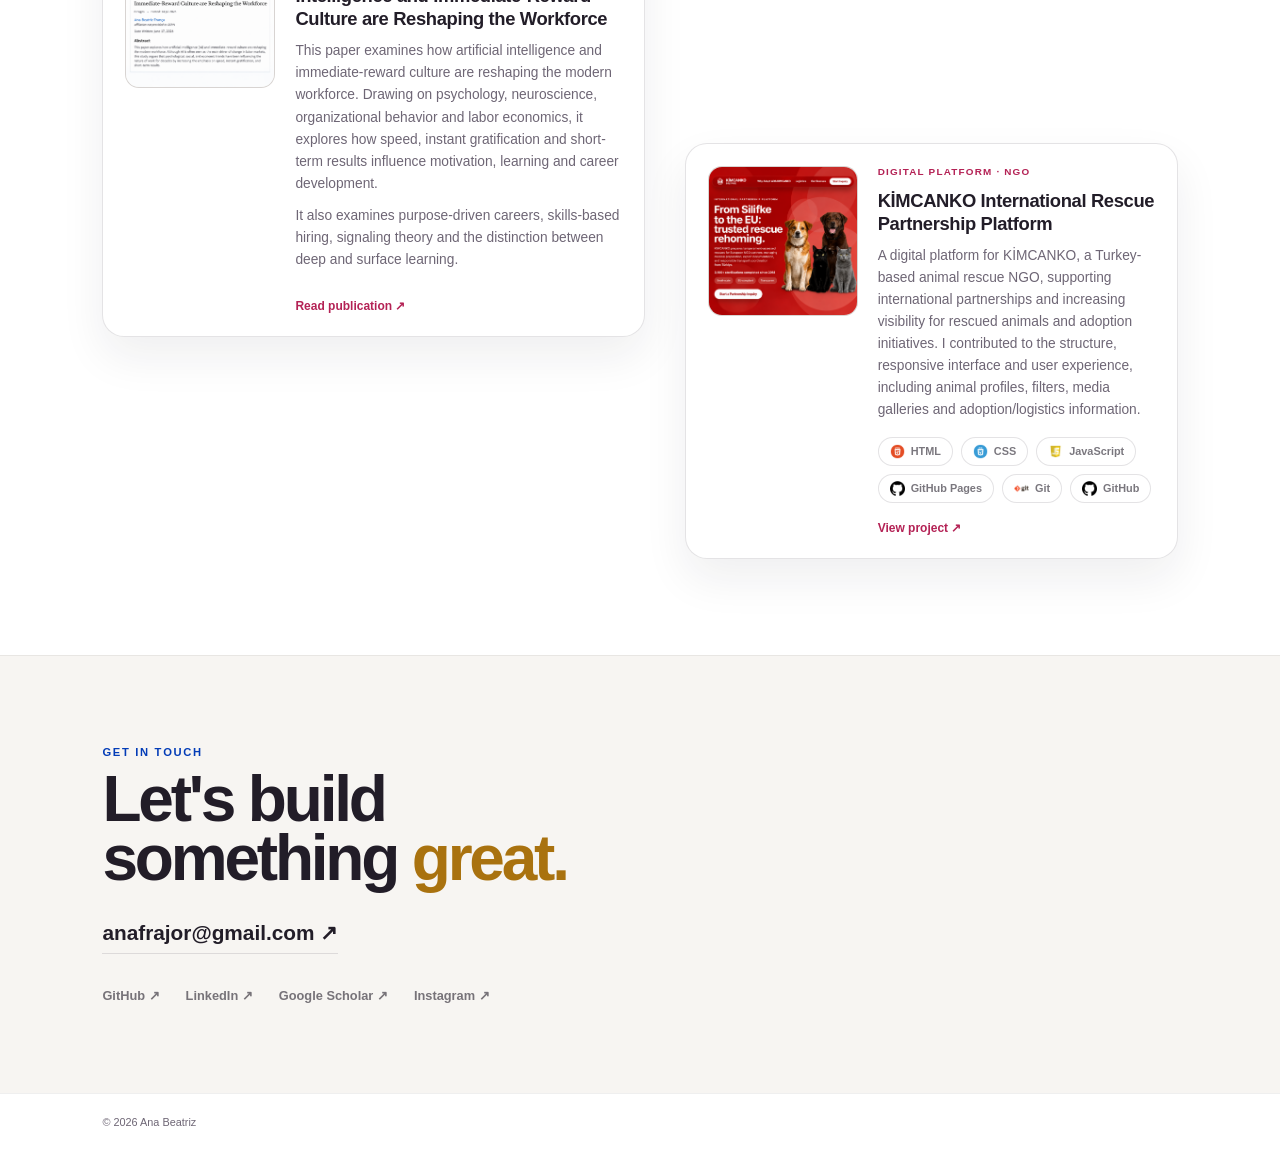
==== commit 5661cf68: "error at the landing page header fixed" ====
--- a/index.html
+++ b/index.html
@@ -28,11 +28,6 @@
     <div class="ambient-glow glow-3"></div>
 </div>
 
-<div class="project-tag">
-    <img src="assets/profile.png" alt="Ana Beatriz">
-    <span>Ana Beatriz</span>
-</div>
-
 <!-- ================= NAVIGATION ================= -->
 <header class="navbar">
     <a href="#home" class="logo">AB<span>.</span></a>
--- a/style.css
+++ b/style.css
@@ -319,23 +319,4 @@
 .cv-option{display:flex;align-items:center;gap:14px;margin-top:12px;padding:14px 18px;border:1px solid var(--border);border-radius:16px;font-weight:600;transition:border-color .2s,transform .2s,background .2s}
 .cv-option:hover{border-color:var(--pink);transform:translateY(-2px);background:var(--bg-elevated-2)}
 .cv-option span{flex:1}
-.cv-option em{font-style:normal;color:var(--pink);font-size:.75rem;font-weight:700}
-
-.project-tag {
-    display: inline-flex;
-    align-items: center;
-    gap: 12px;
-    padding: 12px 18px;
-    background: #c5dfc5;
-    border-radius: 12px 0 0 12px;
-    font-size: 16px;
-    color: #252525;
-}
-
-.project-tag img {
-    width: 28px;
-    height: 28px;
-    border-radius: 50%;
-    object-fit: cover;
-    object-position: center;
-}+.cv-option em{font-style:normal;color:var(--pink);font-size:.75rem;font-weight:700}
